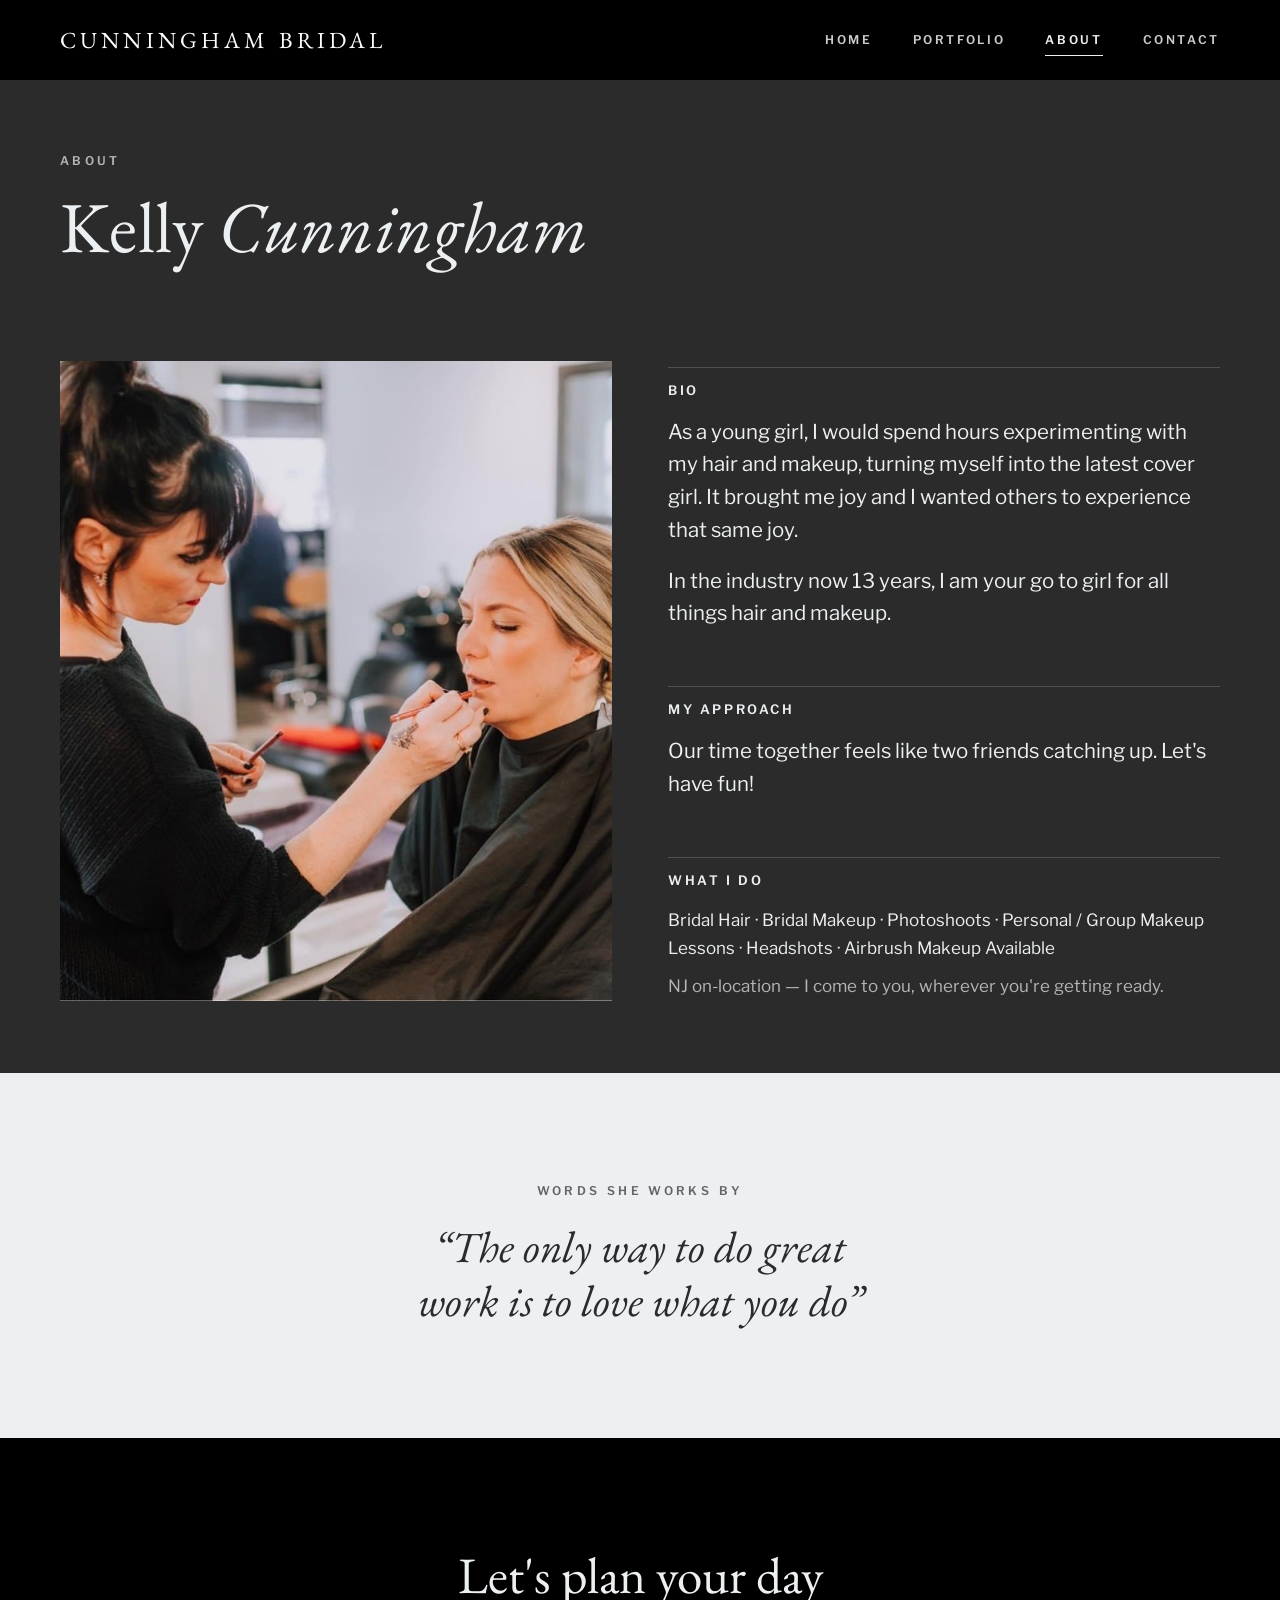
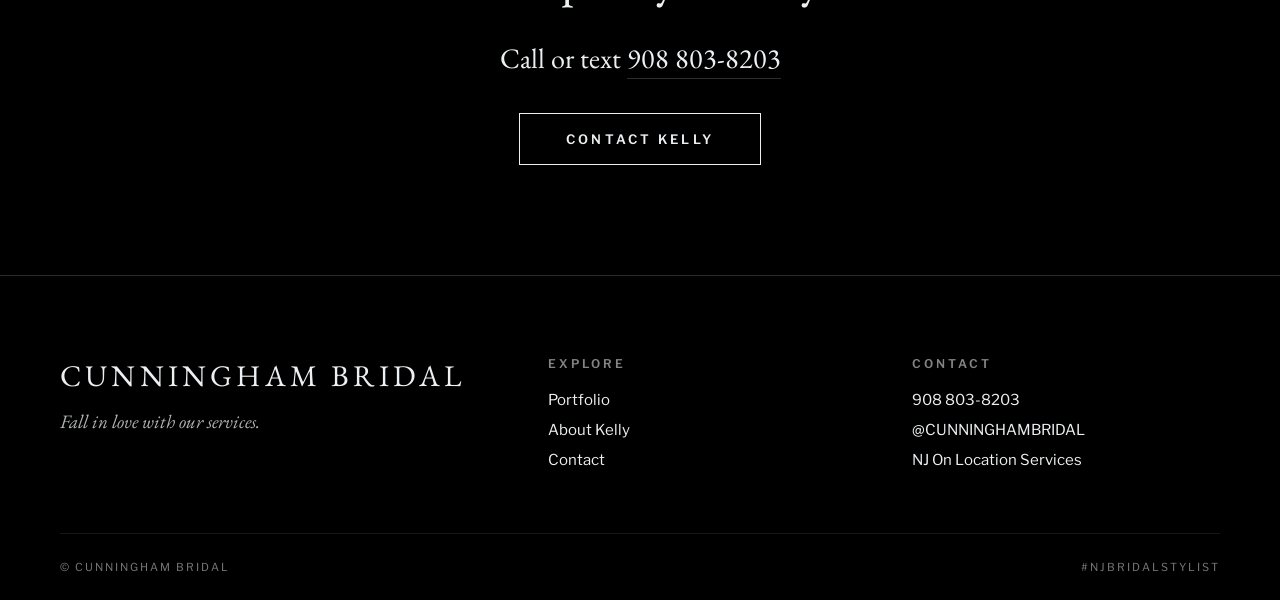
==== about.html @ 3d28b7b1 "Refresh Cunningham Bridal — updated design system look Redesigned pages + expanded CSS, add site.js " ====
<!DOCTYPE html><html lang="en"><head><meta charset="utf-8"><meta name="viewport" content="width=device-width,initial-scale=1"><title>About Kelly — Cunningham Bridal</title><meta name="description" content="Kelly Cunningham — 13 years in the industry, your go to girl for all things hair and makeup. NJ on-location."><link rel="stylesheet" href="site.css"><script src="site.js" defer></script></head><body>
<header class="top"><div class="wrap"><a class="brand" href="index.html">Cunningham Bridal</a><nav class="nav"><a href="index.html">Home</a><a href="portfolio.html">Portfolio</a><a href="about.html" aria-current="page">About</a><a href="contact.html">Contact</a></nav></div></header>
<section class="band tight"><div class="wrap">
<p class="overline">About</p>
<h1 class="serif-hero">Kelly <em>Cunningham</em></h1>
</div></section>
<section class="band tight" style="padding-top:24px"><div class="wrap split tight-gap" style="align-items:start">
<img class="cover reveal" src="assets/photo-makeup-session.jpg" alt="Kelly Cunningham applying a client's makeup" style="height:min(640px,90vw)">
<div class="stack" style="gap:56px;padding-top:6px">
<div class="reveal"><p class="rule-label">Bio</p>
<p class="body-lg">As a young girl, I would spend hours experimenting with my hair and makeup, turning myself into the latest cover girl. It brought me joy and I wanted others to experience that same joy.</p>
<p class="body-lg" style="margin-top:18px">In the industry now 13 years, I am your go to girl for all things hair and makeup.</p></div>
<div class="reveal"><p class="rule-label">My approach</p>
<p class="body-lg">Our time together feels like two friends catching up. Let's have fun!</p></div>
<div class="reveal"><p class="rule-label">What I do</p>
<p class="body">Bridal Hair · Bridal Makeup · Photoshoots · Personal / Group Makeup Lessons · Headshots · Airbrush Makeup Available</p>
<p class="body" style="margin-top:10px;opacity:.7">NJ on-location — I come to you, wherever you're getting ready.</p></div>
</div>
</div></section>
<section class="band light"><div class="wrap center reveal">
<p class="overline">Words she works by</p>
<blockquote class="quote" style="max-width:22ch;margin:0 auto">“The only way to do great work is to love what you do”</blockquote>
</div></section>
<section class="band black center"><div class="wrap stack reveal" style="align-items:center">
<h2 class="serif-h2">Let's plan your day</h2>
<p class="serif-lg">Call or text <a class="tel-link" href="tel:+19088038203">908 803-8203</a></p>
<a class="btn" href="contact.html">Contact Kelly</a>
</div></section>
<footer class="site"><div class="wrap">
<div class="foot-grid">
<div><p class="foot-brand">Cunningham Bridal</p><p class="foot-tag">Fall in love with our services.</p></div>
<div><h4>Explore</h4><ul><li><a href="portfolio.html">Portfolio</a></li><li><a href="about.html">About Kelly</a></li><li><a href="contact.html">Contact</a></li></ul></div>
<div><h4>Contact</h4><ul><li><a href="tel:+19088038203">908 803-8203</a></li><li><a href="https://www.instagram.com/cunninghambridal" target="_blank" rel="noopener">@CUNNINGHAMBRIDAL</a></li><li>NJ On Location Services</li></ul></div>
</div>
<div class="foot-bar"><span>© Cunningham Bridal</span><span>#NJBridalStylist</span></div>
</div></footer>
</body></html>
---- site.css ----
@import url('https://fonts.googleapis.com/css2?family=Libre+Franklin:ital,wght@0,400;0,500;0,600;0,700;1,400&family=EB+Garamond:ital,wght@0,400;0,500;0,600;1,400;1,500&display=swap');
:root{--black:#000;--charcoal:#2b2b2b;--char-2:#232323;--gray:#606060;--ice:#edf0f2;--white:#fff;--line:rgba(237,240,242,.18);--line-dark:rgba(43,43,43,.2);--ig:linear-gradient(90deg,#f9ce34,#ee2a7b 55%,#6228d7);--sans:'Libre Franklin',Arial,sans-serif;--serif:'EB Garamond',Georgia,serif;--max:1240px}
*{box-sizing:border-box}
html{scroll-behavior:smooth}
body{margin:0;font-family:var(--sans);background:var(--charcoal);color:var(--ice);-webkit-font-smoothing:antialiased}
img{display:block;max-width:100%}
a{color:inherit;text-decoration:none;transition:opacity .18s ease}
a:hover{opacity:.72}
.wrap{max-width:var(--max);margin:0 auto;padding:0 40px}
/* header */
.top{background:var(--black);position:sticky;top:0;z-index:50;border-bottom:1px solid var(--line)}
.top .wrap{display:flex;align-items:center;justify-content:space-between;height:80px}
.brand{font-family:var(--serif);font-size:23px;letter-spacing:.18em;text-transform:uppercase;color:#fff;white-space:nowrap}
.nav{display:flex;gap:40px}
.nav a{font-size:12px;font-weight:600;letter-spacing:.22em;text-transform:uppercase;color:var(--ice);padding:8px 0;border-bottom:1px solid transparent;opacity:.85}
.nav a[aria-current]{border-bottom-color:var(--ice);opacity:1}
/* type system */
.overline{font-size:12px;font-weight:600;letter-spacing:.28em;text-transform:uppercase;opacity:.7;margin:0 0 22px}
.rule-label{border-top:1px solid var(--line);padding-top:14px;font-size:13px;font-weight:600;letter-spacing:.2em;text-transform:uppercase;margin:0 0 18px}
.light .rule-label,.white .rule-label{border-top-color:var(--line-dark)}
.serif-hero{font-family:var(--serif);font-weight:400;line-height:1.04;letter-spacing:.005em;margin:0;font-size:clamp(44px,5.6vw,86px);text-wrap:balance}
.serif-hero em,.serif-h2 em{font-style:italic;font-weight:400}
.serif-h2{font-family:var(--serif);font-weight:400;line-height:1.06;margin:0;font-size:clamp(34px,4vw,60px);text-wrap:balance}
.caps-h{font-weight:600;letter-spacing:-.01em;line-height:1.05;margin:0;font-size:clamp(28px,3.4vw,48px)}
.body{font-size:17px;line-height:1.65;margin:0;max-width:54ch}
.body-lg{font-size:clamp(18px,1.6vw,22px);line-height:1.6;margin:0;max-width:50ch}
.serif-lg{font-family:var(--serif);font-size:clamp(22px,2.2vw,30px);line-height:1.35;margin:0}
.quote{font-family:var(--serif);font-style:italic;font-size:clamp(28px,3.4vw,50px);line-height:1.25;text-align:center;margin:0;text-wrap:balance}
.hashtag{font-size:13px;font-weight:600;letter-spacing:.24em;text-transform:uppercase;opacity:.6}
/* buttons */
.btn{display:inline-block;padding:17px 46px;font-size:13px;font-weight:600;letter-spacing:.24em;text-transform:uppercase;white-space:nowrap;border:1px solid var(--ice);color:var(--ice);background:transparent;cursor:pointer}
.btn:hover{background:var(--ice);color:var(--charcoal);opacity:1}
.btn.dark{border-color:var(--charcoal);color:var(--charcoal)}
.btn.dark:hover{background:var(--charcoal);color:var(--ice)}
.btn.solid{background:var(--charcoal);color:var(--ice);border-color:var(--charcoal)}
.btn.solid:hover{background:var(--black);opacity:1}
.pill{display:inline-block;background:var(--ig);color:#fff;border-radius:999px;padding:15px 44px;font-size:13px;font-weight:600;letter-spacing:.22em;text-transform:uppercase;white-space:nowrap}
.pill:hover{opacity:.85}
a[href^="tel"]{white-space:nowrap}
.tel-link{border-bottom:1px solid var(--line);padding-bottom:2px}
/* bands + layout */
.band{padding:110px 0}
.band.tight{padding:72px 0}
.band.light{background:var(--ice);color:var(--charcoal)}
.band.white{background:var(--white);color:var(--charcoal)}
.band.black{background:var(--black)}
.band.muted{background:var(--gray)}
.split{display:grid;grid-template-columns:1fr 1fr;gap:80px;align-items:center}
.split.tight-gap{gap:56px}
.grid{display:grid;gap:28px}
.c3{grid-template-columns:repeat(3,1fr)}
.c4{grid-template-columns:repeat(4,1fr)}
.cover{width:100%;object-fit:cover}
.pair{display:flex}
.pair img{width:50%;object-fit:cover}
.center{text-align:center}
.stack{display:flex;flex-direction:column;gap:36px}
/* hero */
.hero{display:grid;grid-template-columns:1.05fr 1fr;min-height:calc(100vh - 80px)}
.hero-copy{display:flex;flex-direction:column;justify-content:center;padding:90px 72px 90px max(40px,calc((100vw - var(--max))/2 + 40px))}
.hero-media{position:relative;overflow:hidden}
.hero-media img{position:absolute;inset:0;width:100%;height:100%;object-fit:cover}
/* ticker strip */
.strip{background:var(--black);border-top:1px solid var(--line);border-bottom:1px solid var(--line);padding:22px 0;overflow:hidden}
.strip .inner{display:flex;gap:64px;justify-content:center;flex-wrap:wrap;font-size:12px;font-weight:600;letter-spacing:.3em;text-transform:uppercase;opacity:.75}
/* numbered services */
.svc{border-top:1px solid var(--line);padding:34px 0;display:grid;grid-template-columns:72px 1fr auto;gap:28px;align-items:baseline}
.svc:last-child{border-bottom:1px solid var(--line)}
.svc .no{font-family:var(--serif);font-size:20px;opacity:.5}
.svc .name{font-family:var(--serif);font-size:clamp(24px,2.6vw,38px);line-height:1.1}
.svc .note{font-size:12px;font-weight:600;letter-spacing:.2em;text-transform:uppercase;opacity:.55}
/* gallery */
.masonry{columns:3;column-gap:28px}
.masonry img{width:100%;margin-bottom:28px}
/* footer */
footer.site{background:var(--black);border-top:1px solid var(--line);padding:80px 0 0}
.foot-grid{display:grid;grid-template-columns:1.4fr 1fr 1fr;gap:56px;padding-bottom:64px}
.foot-grid h4{font-size:12px;font-weight:600;letter-spacing:.26em;text-transform:uppercase;opacity:.55;margin:0 0 20px}
.foot-grid ul{list-style:none;margin:0;padding:0;display:flex;flex-direction:column;gap:12px;font-size:15px}
.foot-brand{font-family:var(--serif);font-size:30px;letter-spacing:.14em;text-transform:uppercase;margin:0 0 14px}
.foot-tag{font-family:var(--serif);font-style:italic;font-size:19px;opacity:.75;margin:0}
.foot-bar{border-top:1px solid var(--line);padding:26px 0;display:flex;justify-content:space-between;gap:16px;flex-wrap:wrap;font-size:11px;letter-spacing:.18em;text-transform:uppercase;opacity:.5}
/* reveal */
.reveal{opacity:0;transform:translateY(26px);transition:opacity .7s ease,transform .7s ease}
.reveal.in{opacity:1;transform:none}
@media (prefers-reduced-motion:reduce){.reveal{opacity:1;transform:none;transition:none}}
@media (max-width:960px){
.hero{grid-template-columns:1fr;min-height:0}
.hero-media{height:56vw;position:relative}
.hero-copy{padding:64px 40px}
.split{grid-template-columns:1fr;gap:44px}
.c3,.c4{grid-template-columns:1fr 1fr}
.masonry{columns:2}
.band{padding:72px 0}
.foot-grid{grid-template-columns:1fr;gap:36px}
.nav{gap:22px}
.brand{font-size:17px}
}
@media (max-width:600px){
.wrap{padding:0 22px}
.hero-copy{padding:56px 22px}
.c3,.c4{grid-template-columns:1fr}
.masonry{columns:1}
.top .wrap{flex-direction:column;height:auto;padding:16px 22px;gap:10px}
.svc{grid-template-columns:44px 1fr;grid-template-rows:auto auto}
.svc .note{grid-column:2}
}
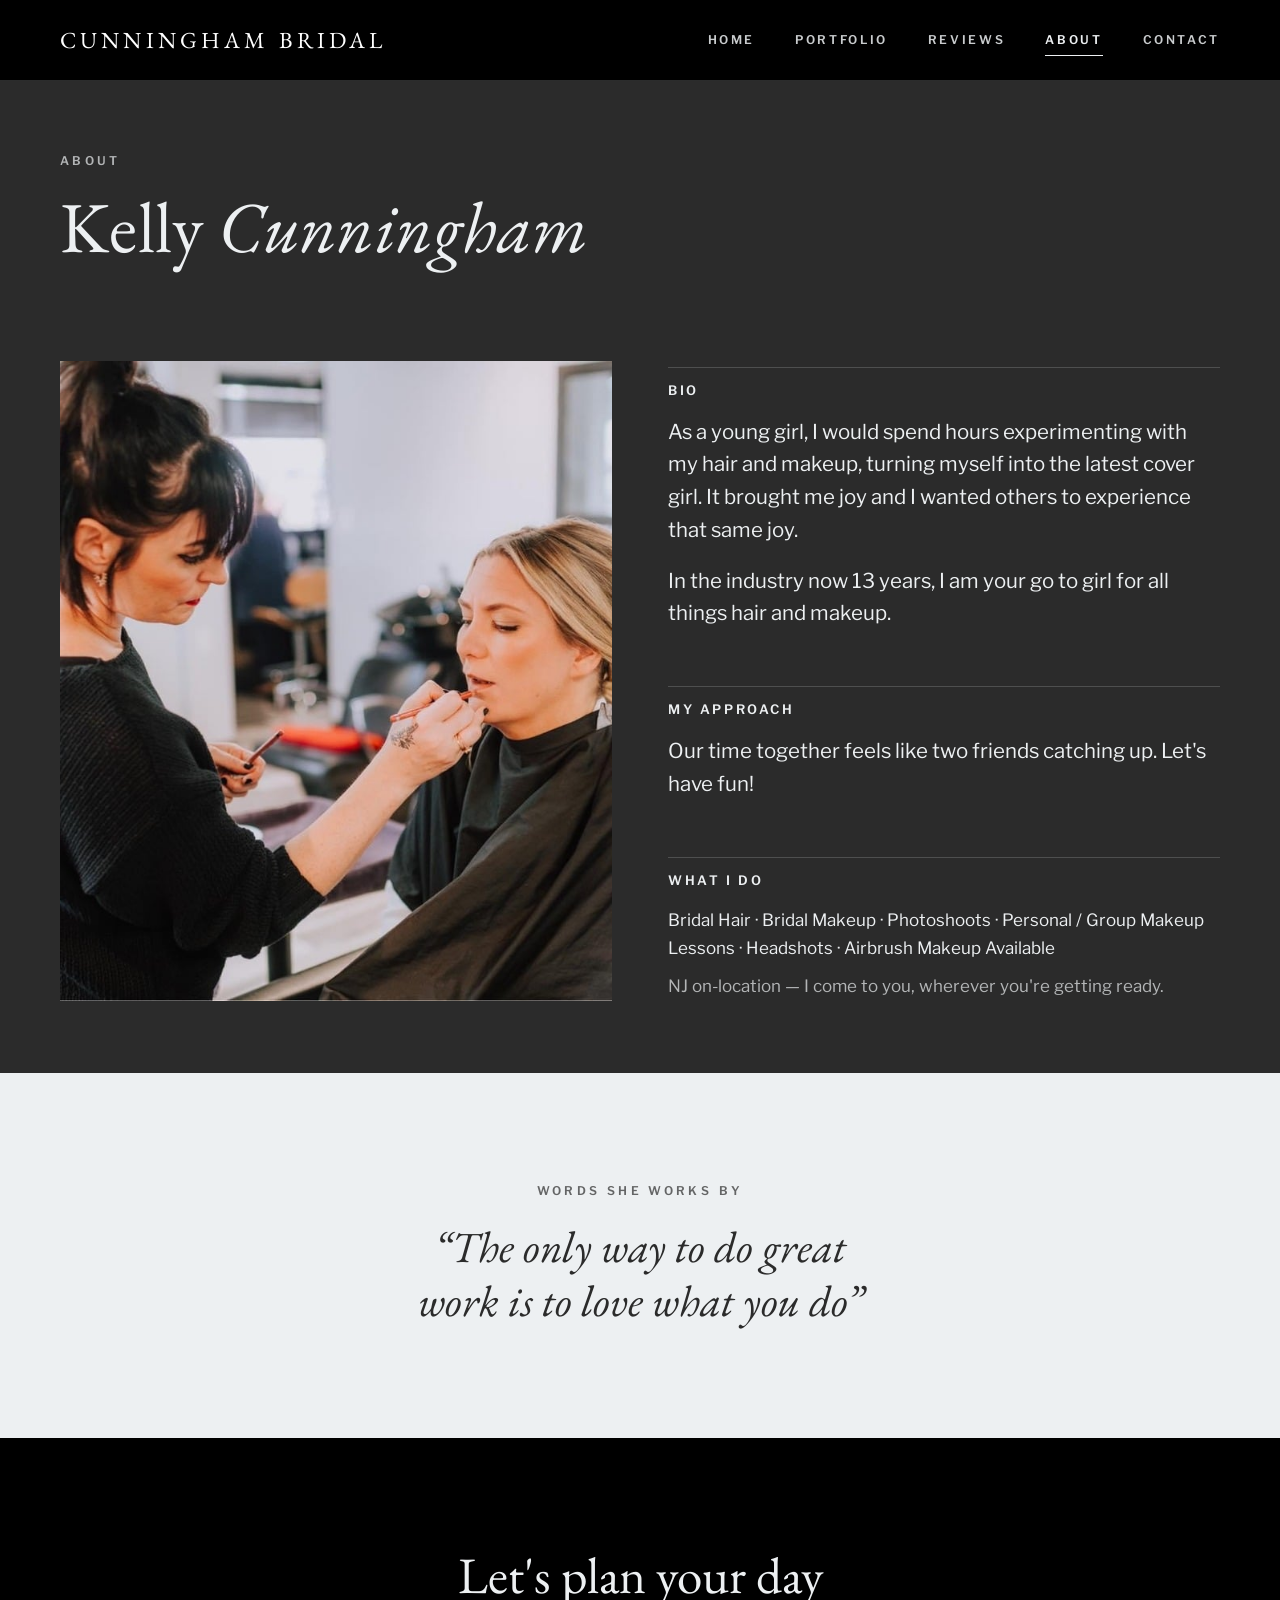
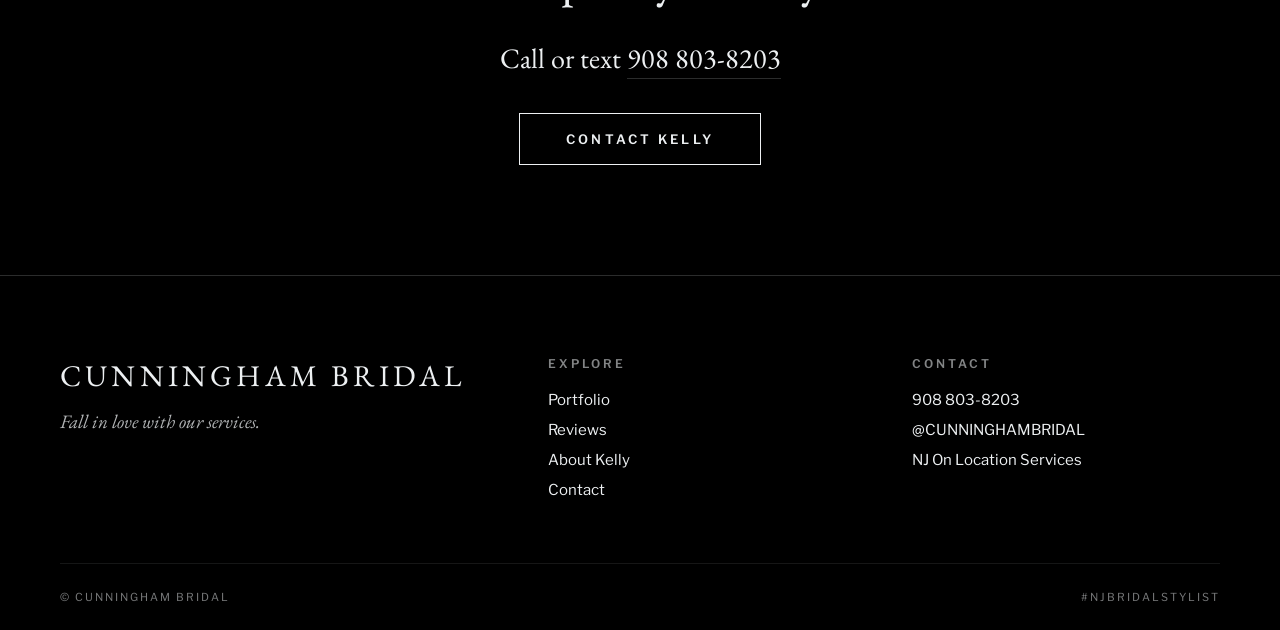
==== commit d6eacadf: "Add Reviews page + nav button with the two 5-star Google reviews New reviews.html (Alexis Nicholas +" ====
--- a/about.html
+++ b/about.html
@@ -1,5 +1,5 @@
 <!DOCTYPE html><html lang="en"><head><meta charset="utf-8"><meta name="viewport" content="width=device-width,initial-scale=1"><title>About Kelly — Cunningham Bridal</title><meta name="description" content="Kelly Cunningham — 13 years in the industry, your go to girl for all things hair and makeup. NJ on-location."><link rel="stylesheet" href="site.css"><script src="site.js" defer></script></head><body>
-<header class="top"><div class="wrap"><a class="brand" href="index.html">Cunningham Bridal</a><nav class="nav"><a href="index.html">Home</a><a href="portfolio.html">Portfolio</a><a href="about.html" aria-current="page">About</a><a href="contact.html">Contact</a></nav></div></header>
+<header class="top"><div class="wrap"><a class="brand" href="index.html">Cunningham Bridal</a><nav class="nav"><a href="index.html">Home</a><a href="portfolio.html">Portfolio</a><a href="reviews.html">Reviews</a><a href="about.html" aria-current="page">About</a><a href="contact.html">Contact</a></nav></div></header>
 <section class="band tight"><div class="wrap">
 <p class="overline">About</p>
 <h1 class="serif-hero">Kelly <em>Cunningham</em></h1>
@@ -29,7 +29,7 @@
 <footer class="site"><div class="wrap">
 <div class="foot-grid">
 <div><p class="foot-brand">Cunningham Bridal</p><p class="foot-tag">Fall in love with our services.</p></div>
-<div><h4>Explore</h4><ul><li><a href="portfolio.html">Portfolio</a></li><li><a href="about.html">About Kelly</a></li><li><a href="contact.html">Contact</a></li></ul></div>
+<div><h4>Explore</h4><ul><li><a href="portfolio.html">Portfolio</a></li><li><a href="reviews.html">Reviews</a></li><li><a href="about.html">About Kelly</a></li><li><a href="contact.html">Contact</a></li></ul></div>
 <div><h4>Contact</h4><ul><li><a href="tel:+19088038203">908 803-8203</a></li><li><a href="https://www.instagram.com/cunninghambridal" target="_blank" rel="noopener">@CUNNINGHAMBRIDAL</a></li><li>NJ On Location Services</li></ul></div>
 </div>
 <div class="foot-bar"><span>© Cunningham Bridal</span><span>#NJBridalStylist</span></div>
--- a/site.css
+++ b/site.css
@@ -59,7 +59,7 @@
 .hero{display:grid;grid-template-columns:1.05fr 1fr;min-height:calc(100vh - 80px)}
 .hero-copy{display:flex;flex-direction:column;justify-content:center;padding:90px 72px 90px max(40px,calc((100vw - var(--max))/2 + 40px))}
 .hero-media{position:relative;overflow:hidden}
-.hero-media img{position:absolute;inset:0;width:100%;height:100%;object-fit:cover}
+.hero-media img{position:absolute;inset:0;width:100%;height:100%;object-fit:contain}
 /* ticker strip */
 .strip{background:var(--black);border-top:1px solid var(--line);border-bottom:1px solid var(--line);padding:22px 0;overflow:hidden}
 .strip .inner{display:flex;gap:64px;justify-content:center;flex-wrap:wrap;font-size:12px;font-weight:600;letter-spacing:.3em;text-transform:uppercase;opacity:.75}
@@ -86,7 +86,8 @@
 @media (prefers-reduced-motion:reduce){.reveal{opacity:1;transform:none;transition:none}}
 @media (max-width:960px){
 .hero{grid-template-columns:1fr;min-height:0}
-.hero-media{height:56vw;position:relative}
+.hero-media{height:auto;position:relative}
+.hero-media img{position:static;height:auto}
 .hero-copy{padding:64px 40px}
 .split{grid-template-columns:1fr;gap:44px}
 .c3,.c4{grid-template-columns:1fr 1fr}
@@ -105,3 +106,12 @@
 .svc{grid-template-columns:44px 1fr;grid-template-rows:auto auto}
 .svc .note{grid-column:2}
 }
+/* reviews */
+.reviews{display:grid;grid-template-columns:1fr 1fr;gap:26px;margin-top:4px}
+.review{border:1px solid var(--line);padding:46px 42px;display:flex;flex-direction:column;gap:26px}
+.stars{color:var(--ice);letter-spacing:.34em;font-size:15px;line-height:1}
+.review-text{font-family:var(--serif);font-style:italic;font-size:clamp(19px,1.5vw,23px);line-height:1.5;margin:0}
+.review-by{margin-top:auto;border-top:1px solid var(--line);padding-top:22px}
+.review-name{font-weight:600;letter-spacing:.03em}
+.review-src{font-size:11px;letter-spacing:.22em;text-transform:uppercase;opacity:.55;margin:5px 0 0}
+@media(max-width:720px){.reviews{grid-template-columns:1fr}}
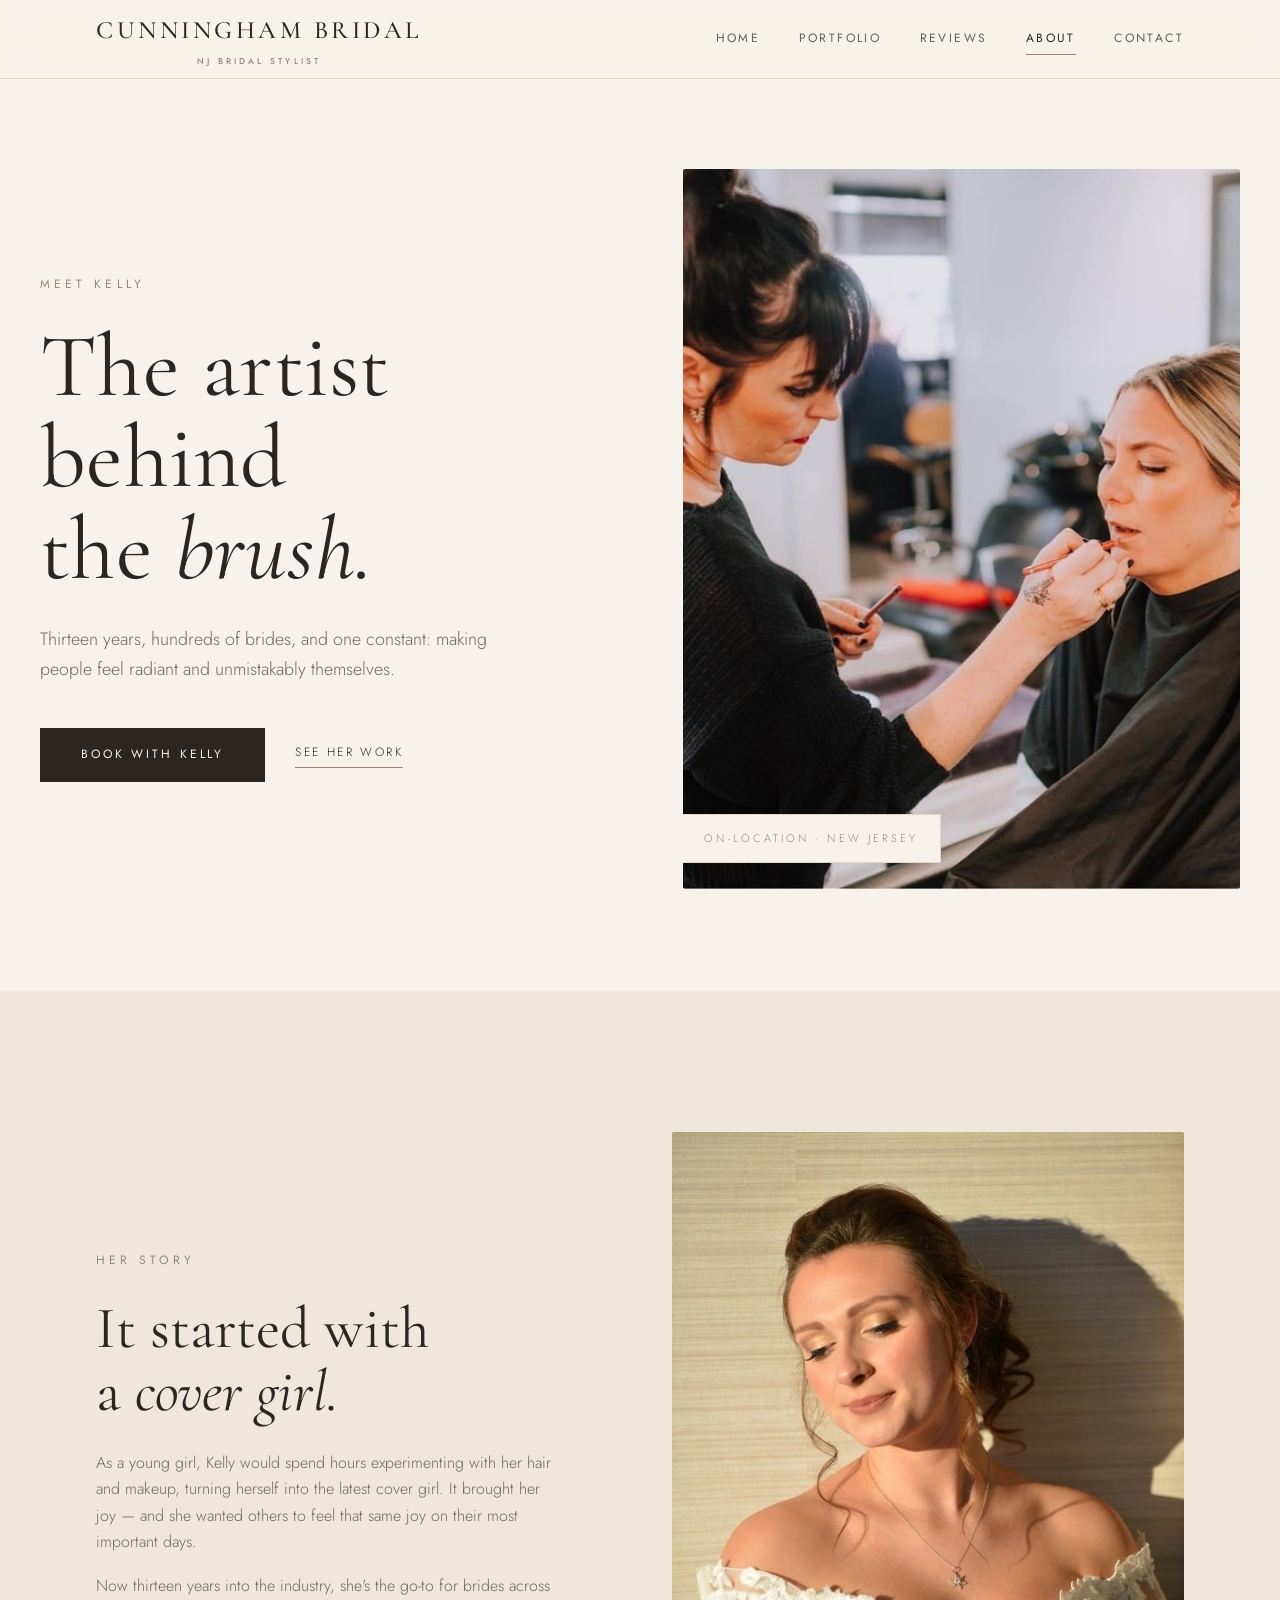
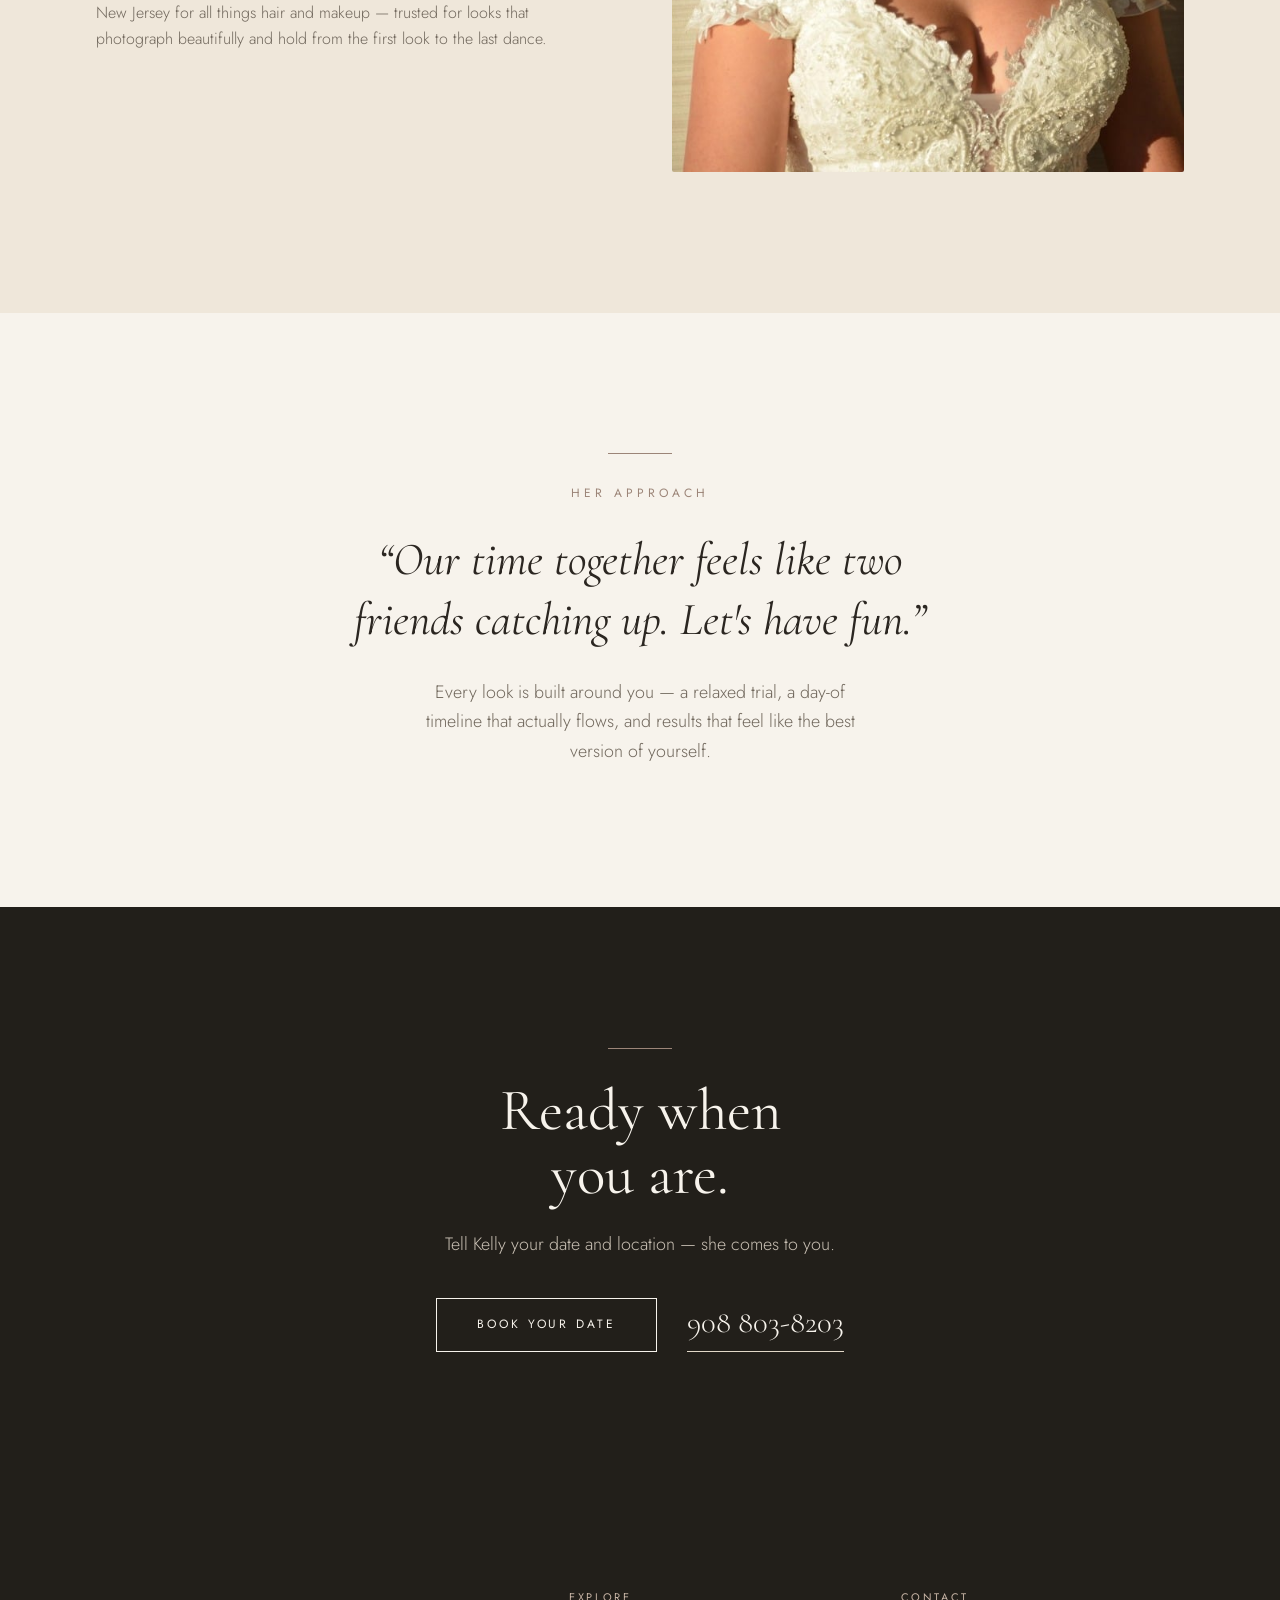
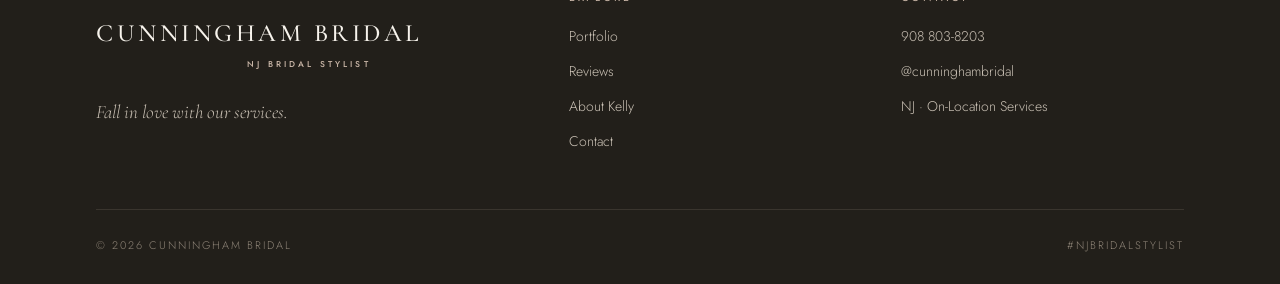
==== commit 0e0f9258: "Full rework: light editorial redesign (per Kelly's feedback) Complete departure from the dark Canva-" ====
--- a/about.html
+++ b/about.html
@@ -1,37 +1,56 @@
-<!DOCTYPE html><html lang="en"><head><meta charset="utf-8"><meta name="viewport" content="width=device-width,initial-scale=1"><title>About Kelly — Cunningham Bridal</title><meta name="description" content="Kelly Cunningham — 13 years in the industry, your go to girl for all things hair and makeup. NJ on-location."><link rel="stylesheet" href="site.css"><script src="site.js" defer></script></head><body>
-<header class="top"><div class="wrap"><a class="brand" href="index.html">Cunningham Bridal</a><nav class="nav"><a href="index.html">Home</a><a href="portfolio.html">Portfolio</a><a href="reviews.html">Reviews</a><a href="about.html" aria-current="page">About</a><a href="contact.html">Contact</a></nav></div></header>
-<section class="band tight"><div class="wrap">
-<p class="overline">About</p>
-<h1 class="serif-hero">Kelly <em>Cunningham</em></h1>
+<!DOCTYPE html><html lang="en"><head><meta charset="utf-8"><meta name="viewport" content="width=device-width,initial-scale=1"><title>About Kelly — Cunningham Bridal</title><meta name="description" content="Meet Kelly Cunningham — thirteen years of bridal hair and makeup, on-location across New Jersey."><link rel="stylesheet" href="site.css"><script src="site.js" defer></script></head><body>
+
+<header class="top"><div class="wrap">
+<a class="brand" href="index.html">Cunningham Bridal<small>NJ BRIDAL STYLIST</small></a>
+<nav class="nav"><a href="index.html">Home</a><a href="portfolio.html">Portfolio</a><a href="reviews.html">Reviews</a><a href="about.html" aria-current="page">About</a><a href="contact.html">Contact</a></nav>
+</div></header>
+
+<section class="wrap hero">
+<div class="reveal">
+<p class="eyebrow">Meet Kelly</p>
+<h1 class="display">The artist behind the <em>brush.</em></h1>
+<p class="lede" style="margin-top:30px">Thirteen years, hundreds of brides, and one constant: making people feel radiant and unmistakably themselves.</p>
+<div class="actions"><a class="btn solid" href="contact.html">Book with Kelly</a><a class="ulink" href="portfolio.html">See her work</a></div>
+</div>
+<div class="hero-media reveal">
+<img src="assets/photo-makeup-session.jpg" alt="Kelly Cunningham applying a client's makeup">
+<span class="tag">On-Location · New Jersey</span>
+</div>
+</section>
+
+<section class="section bone"><div class="wrap split">
+<div class="reveal">
+<p class="eyebrow">Her story</p>
+<h2 class="h2">It started with a <em>cover girl.</em></h2>
+<p class="body" style="margin-top:26px">As a young girl, Kelly would spend hours experimenting with her hair and makeup, turning herself into the latest cover girl. It brought her joy — and she wanted others to feel that same joy on their most important days.</p>
+<p class="body" style="margin-top:18px">Now thirteen years into the industry, she's the go-to for brides across New Jersey for all things hair and makeup — trusted for looks that photograph beautifully and hold from the first look to the last dance.</p>
+</div>
+<img class="reveal" src="assets/photo-bridal-makeup.jpg" alt="Bride with soft glam bridal makeup">
 </div></section>
-<section class="band tight" style="padding-top:24px"><div class="wrap split tight-gap" style="align-items:start">
-<img class="cover reveal" src="assets/photo-makeup-session.jpg" alt="Kelly Cunningham applying a client's makeup" style="height:min(640px,90vw)">
-<div class="stack" style="gap:56px;padding-top:6px">
-<div class="reveal"><p class="rule-label">Bio</p>
-<p class="body-lg">As a young girl, I would spend hours experimenting with my hair and makeup, turning myself into the latest cover girl. It brought me joy and I wanted others to experience that same joy.</p>
-<p class="body-lg" style="margin-top:18px">In the industry now 13 years, I am your go to girl for all things hair and makeup.</p></div>
-<div class="reveal"><p class="rule-label">My approach</p>
-<p class="body-lg">Our time together feels like two friends catching up. Let's have fun!</p></div>
-<div class="reveal"><p class="rule-label">What I do</p>
-<p class="body">Bridal Hair · Bridal Makeup · Photoshoots · Personal / Group Makeup Lessons · Headshots · Airbrush Makeup Available</p>
-<p class="body" style="margin-top:10px;opacity:.7">NJ on-location — I come to you, wherever you're getting ready.</p></div>
+
+<section class="section center"><div class="wrap reveal" style="max-width:760px">
+<hr class="rule" style="margin-left:auto;margin-right:auto">
+<p class="eyebrow">Her approach</p>
+<p class="serif-quote">“Our time together feels like two friends catching up. Let's have fun.”</p>
+<p class="lede" style="margin:28px auto 0">Every look is built around you — a relaxed trial, a day-of timeline that actually flows, and results that feel like the best version of yourself.</p>
+</div></section>
+
+<section class="section dark center"><div class="wrap reveal">
+<hr class="rule" style="margin-left:auto;margin-right:auto">
+<h2 class="h2" style="max-width:16ch;margin:0 auto">Ready when you are.</h2>
+<p class="lede" style="margin:24px auto 38px">Tell Kelly your date and location — she comes to you.</p>
+<div style="display:flex;gap:30px;align-items:center;justify-content:center;flex-wrap:wrap">
+<a class="btn on-dark" href="contact.html">Book your date</a>
+<a class="tel" href="tel:+19088038203">908 803-8203</a>
 </div>
 </div></section>
-<section class="band light"><div class="wrap center reveal">
-<p class="overline">Words she works by</p>
-<blockquote class="quote" style="max-width:22ch;margin:0 auto">“The only way to do great work is to love what you do”</blockquote>
-</div></section>
-<section class="band black center"><div class="wrap stack reveal" style="align-items:center">
-<h2 class="serif-h2">Let's plan your day</h2>
-<p class="serif-lg">Call or text <a class="tel-link" href="tel:+19088038203">908 803-8203</a></p>
-<a class="btn" href="contact.html">Contact Kelly</a>
-</div></section>
-<footer class="site"><div class="wrap">
-<div class="foot-grid">
-<div><p class="foot-brand">Cunningham Bridal</p><p class="foot-tag">Fall in love with our services.</p></div>
+
+<footer class="foot"><div class="wrap">
+<div class="grid">
+<div><p class="brand">Cunningham Bridal<small>NJ BRIDAL STYLIST</small></p><p class="tagline">Fall in love with our services.</p></div>
 <div><h4>Explore</h4><ul><li><a href="portfolio.html">Portfolio</a></li><li><a href="reviews.html">Reviews</a></li><li><a href="about.html">About Kelly</a></li><li><a href="contact.html">Contact</a></li></ul></div>
-<div><h4>Contact</h4><ul><li><a href="tel:+19088038203">908 803-8203</a></li><li><a href="https://www.instagram.com/cunninghambridal" target="_blank" rel="noopener">@CUNNINGHAMBRIDAL</a></li><li>NJ On Location Services</li></ul></div>
+<div><h4>Contact</h4><ul><li><a href="tel:+19088038203">908 803-8203</a></li><li><a href="https://www.instagram.com/cunninghambridal" target="_blank" rel="noopener">@cunninghambridal</a></li><li>NJ · On-Location Services</li></ul></div>
 </div>
-<div class="foot-bar"><span>© Cunningham Bridal</span><span>#NJBridalStylist</span></div>
+<div class="bar"><span>© <span id="year">2026</span> Cunningham Bridal</span><span>#NJBridalStylist</span></div>
 </div></footer>
 </body></html>
--- a/site.css
+++ b/site.css
@@ -1,117 +1,139 @@
-@import url('https://fonts.googleapis.com/css2?family=Libre+Franklin:ital,wght@0,400;0,500;0,600;0,700;1,400&family=EB+Garamond:ital,wght@0,400;0,500;0,600;1,400;1,500&display=swap');
-:root{--black:#000;--charcoal:#2b2b2b;--char-2:#232323;--gray:#606060;--ice:#edf0f2;--white:#fff;--line:rgba(237,240,242,.18);--line-dark:rgba(43,43,43,.2);--ig:linear-gradient(90deg,#f9ce34,#ee2a7b 55%,#6228d7);--sans:'Libre Franklin',Arial,sans-serif;--serif:'EB Garamond',Georgia,serif;--max:1240px}
+@import url('https://fonts.googleapis.com/css2?family=Cormorant+Garamond:ital,wght@0,400;0,500;0,600;1,400;1,500&family=Jost:wght@300;400;500&display=swap');
+
+:root{
+  --bg:#f7f3ec;        /* warm ivory */
+  --bg2:#efe7da;       /* soft bone */
+  --ink:#2b2621;       /* espresso ink */
+  --soft:#71685d;      /* muted body */
+  --line:#e2d8c8;      /* warm hairline */
+  --accent:#9c8578;    /* rosewood taupe */
+  --dark:#221f1a;      /* espresso dark section */
+  --cream:#fffdf8;
+  --serif:'Cormorant Garamond',Georgia,serif;
+  --sans:'Jost','Helvetica Neue',Arial,sans-serif;
+  --max:1200px;
+}
 *{box-sizing:border-box}
 html{scroll-behavior:smooth}
-body{margin:0;font-family:var(--sans);background:var(--charcoal);color:var(--ice);-webkit-font-smoothing:antialiased}
+body{margin:0;font-family:var(--sans);font-weight:300;background:var(--bg);color:var(--ink);-webkit-font-smoothing:antialiased;line-height:1.65}
 img{display:block;max-width:100%}
-a{color:inherit;text-decoration:none;transition:opacity .18s ease}
-a:hover{opacity:.72}
-.wrap{max-width:var(--max);margin:0 auto;padding:0 40px}
+a{color:inherit;text-decoration:none;transition:color .2s ease,opacity .2s ease}
+.wrap{max-width:var(--max);margin:0 auto;padding:0 clamp(22px,5vw,56px)}
+
+/* type */
+.eyebrow{font-family:var(--sans);font-size:12px;font-weight:400;letter-spacing:.34em;text-transform:uppercase;color:var(--accent);margin:0 0 26px}
+.display{font-family:var(--serif);font-weight:400;line-height:1.02;letter-spacing:.005em;margin:0;font-size:clamp(46px,7vw,104px);text-wrap:balance}
+.display em,.h2 em,.h3 em{font-style:italic}
+.h2{font-family:var(--serif);font-weight:400;line-height:1.08;margin:0;font-size:clamp(34px,4.6vw,62px);text-wrap:balance}
+.h3{font-family:var(--serif);font-weight:400;line-height:1.15;margin:0;font-size:clamp(26px,3vw,38px)}
+.lede{font-size:clamp(16px,1.4vw,19px);color:var(--soft);margin:0;max-width:46ch}
+.body{font-size:16px;color:var(--soft);margin:0;max-width:52ch}
+.serif-quote{font-family:var(--serif);font-style:italic;font-weight:400;font-size:clamp(26px,3.6vw,46px);line-height:1.3;margin:0;text-wrap:balance}
+
+/* buttons + links */
+.btn{display:inline-block;font-family:var(--sans);font-size:12px;font-weight:400;letter-spacing:.24em;text-transform:uppercase;padding:16px 40px;border:1px solid var(--ink);color:var(--ink);background:transparent;cursor:pointer;transition:.25s ease}
+.btn:hover{background:var(--ink);color:var(--bg)}
+.btn.solid{background:var(--ink);color:var(--bg)}
+.btn.solid:hover{background:var(--accent);border-color:var(--accent)}
+.btn.on-dark{border-color:var(--bg);color:var(--bg)}
+.btn.on-dark:hover{background:var(--bg);color:var(--ink)}
+.ulink{font-size:12px;letter-spacing:.2em;text-transform:uppercase;padding-bottom:4px;border-bottom:1px solid var(--accent);color:var(--ink)}
+.ulink:hover{color:var(--accent)}
+.tel{font-family:var(--serif);font-size:clamp(22px,2.4vw,32px);border-bottom:1px solid var(--line);padding-bottom:2px}
+.tel:hover{border-color:var(--accent)}
+
 /* header */
-.top{background:var(--black);position:sticky;top:0;z-index:50;border-bottom:1px solid var(--line)}
-.top .wrap{display:flex;align-items:center;justify-content:space-between;height:80px}
-.brand{font-family:var(--serif);font-size:23px;letter-spacing:.18em;text-transform:uppercase;color:#fff;white-space:nowrap}
-.nav{display:flex;gap:40px}
-.nav a{font-size:12px;font-weight:600;letter-spacing:.22em;text-transform:uppercase;color:var(--ice);padding:8px 0;border-bottom:1px solid transparent;opacity:.85}
-.nav a[aria-current]{border-bottom-color:var(--ice);opacity:1}
-/* type system */
-.overline{font-size:12px;font-weight:600;letter-spacing:.28em;text-transform:uppercase;opacity:.7;margin:0 0 22px}
-.rule-label{border-top:1px solid var(--line);padding-top:14px;font-size:13px;font-weight:600;letter-spacing:.2em;text-transform:uppercase;margin:0 0 18px}
-.light .rule-label,.white .rule-label{border-top-color:var(--line-dark)}
-.serif-hero{font-family:var(--serif);font-weight:400;line-height:1.04;letter-spacing:.005em;margin:0;font-size:clamp(44px,5.6vw,86px);text-wrap:balance}
-.serif-hero em,.serif-h2 em{font-style:italic;font-weight:400}
-.serif-h2{font-family:var(--serif);font-weight:400;line-height:1.06;margin:0;font-size:clamp(34px,4vw,60px);text-wrap:balance}
-.caps-h{font-weight:600;letter-spacing:-.01em;line-height:1.05;margin:0;font-size:clamp(28px,3.4vw,48px)}
-.body{font-size:17px;line-height:1.65;margin:0;max-width:54ch}
-.body-lg{font-size:clamp(18px,1.6vw,22px);line-height:1.6;margin:0;max-width:50ch}
-.serif-lg{font-family:var(--serif);font-size:clamp(22px,2.2vw,30px);line-height:1.35;margin:0}
-.quote{font-family:var(--serif);font-style:italic;font-size:clamp(28px,3.4vw,50px);line-height:1.25;text-align:center;margin:0;text-wrap:balance}
-.hashtag{font-size:13px;font-weight:600;letter-spacing:.24em;text-transform:uppercase;opacity:.6}
-/* buttons */
-.btn{display:inline-block;padding:17px 46px;font-size:13px;font-weight:600;letter-spacing:.24em;text-transform:uppercase;white-space:nowrap;border:1px solid var(--ice);color:var(--ice);background:transparent;cursor:pointer}
-.btn:hover{background:var(--ice);color:var(--charcoal);opacity:1}
-.btn.dark{border-color:var(--charcoal);color:var(--charcoal)}
-.btn.dark:hover{background:var(--charcoal);color:var(--ice)}
-.btn.solid{background:var(--charcoal);color:var(--ice);border-color:var(--charcoal)}
-.btn.solid:hover{background:var(--black);opacity:1}
-.pill{display:inline-block;background:var(--ig);color:#fff;border-radius:999px;padding:15px 44px;font-size:13px;font-weight:600;letter-spacing:.22em;text-transform:uppercase;white-space:nowrap}
-.pill:hover{opacity:.85}
-a[href^="tel"]{white-space:nowrap}
-.tel-link{border-bottom:1px solid var(--line);padding-bottom:2px}
-/* bands + layout */
-.band{padding:110px 0}
-.band.tight{padding:72px 0}
-.band.light{background:var(--ice);color:var(--charcoal)}
-.band.white{background:var(--white);color:var(--charcoal)}
-.band.black{background:var(--black)}
-.band.muted{background:var(--gray)}
-.split{display:grid;grid-template-columns:1fr 1fr;gap:80px;align-items:center}
-.split.tight-gap{gap:56px}
-.grid{display:grid;gap:28px}
-.c3{grid-template-columns:repeat(3,1fr)}
-.c4{grid-template-columns:repeat(4,1fr)}
-.cover{width:100%;object-fit:cover}
-.pair{display:flex}
-.pair img{width:50%;object-fit:cover}
+.top{position:sticky;top:0;z-index:50;background:rgba(247,243,236,.9);backdrop-filter:blur(8px);border-bottom:1px solid var(--line)}
+.top .wrap{display:flex;align-items:center;justify-content:space-between;height:78px;gap:20px}
+.brand{font-family:var(--serif);font-size:25px;font-weight:500;letter-spacing:.14em;text-transform:uppercase;white-space:nowrap}
+.brand small{display:block;font-family:var(--sans);font-size:8.5px;letter-spacing:.36em;color:var(--accent);text-align:center;margin-top:2px}
+.nav{display:flex;gap:clamp(20px,3vw,42px)}
+.nav a{font-size:12px;font-weight:400;letter-spacing:.2em;text-transform:uppercase;color:var(--ink);opacity:.72;padding:6px 0;border-bottom:1px solid transparent}
+.nav a:hover{opacity:1}
+.nav a[aria-current]{opacity:1;border-bottom-color:var(--accent)}
+
+/* sections */
+.section{padding:clamp(80px,11vw,150px) 0}
+.section.tight{padding:clamp(54px,7vw,90px) 0}
+.section.dark{background:var(--dark);color:var(--bg)}
+.section.dark .eyebrow{color:#c8b5a6}
+.section.dark .body,.section.dark .lede{color:#c9c0b4}
+.section.bone{background:var(--bg2)}
+.rule{width:64px;height:1px;background:var(--accent);border:0;margin:0 0 30px}
 .center{text-align:center}
-.stack{display:flex;flex-direction:column;gap:36px}
+.center .rule,.center .lede,.center .body{margin-left:auto;margin-right:auto}
+
 /* hero */
-.hero{display:grid;grid-template-columns:1.05fr 1fr;min-height:calc(100vh - 80px)}
-.hero-copy{display:flex;flex-direction:column;justify-content:center;padding:90px 72px 90px max(40px,calc((100vw - var(--max))/2 + 40px))}
-.hero-media{position:relative;overflow:hidden}
-.hero-media img{position:absolute;inset:0;width:100%;height:100%;object-fit:contain}
-/* ticker strip */
-.strip{background:var(--black);border-top:1px solid var(--line);border-bottom:1px solid var(--line);padding:22px 0;overflow:hidden}
-.strip .inner{display:flex;gap:64px;justify-content:center;flex-wrap:wrap;font-size:12px;font-weight:600;letter-spacing:.3em;text-transform:uppercase;opacity:.75}
-/* numbered services */
-.svc{border-top:1px solid var(--line);padding:34px 0;display:grid;grid-template-columns:72px 1fr auto;gap:28px;align-items:baseline}
+.hero{display:grid;grid-template-columns:1.02fr .98fr;gap:clamp(30px,5vw,72px);align-items:center;padding:clamp(56px,7vw,104px) 0 clamp(60px,8vw,110px)}
+.hero-media{position:relative}
+.hero-media img{width:100%;height:clamp(420px,62vw,720px);object-fit:cover;border-radius:2px}
+.hero-media .tag{position:absolute;left:-1px;bottom:26px;background:var(--bg);padding:14px 22px;font-size:11px;letter-spacing:.28em;text-transform:uppercase;color:var(--accent);border:1px solid var(--line);border-left:0}
+.hero .actions{display:flex;align-items:center;gap:30px;flex-wrap:wrap;margin-top:44px}
+
+/* editorial gallery: one large + two stacked */
+.gallery{display:grid;grid-template-columns:7fr 5fr;gap:clamp(12px,1.7vw,22px);align-items:stretch}
+.gallery img{width:100%;object-fit:cover;border-radius:2px}
+.g-big{height:100%;min-height:clamp(440px,54vw,660px)}
+.g-col{display:grid;grid-template-rows:1fr 1fr;gap:clamp(12px,1.7vw,22px);min-height:0}
+.g-col img{height:100%;min-height:0}
+
+/* services list */
+.svc{border-top:1px solid var(--line);padding:30px 0;display:grid;grid-template-columns:1fr auto;gap:14px 30px;align-items:baseline}
 .svc:last-child{border-bottom:1px solid var(--line)}
-.svc .no{font-family:var(--serif);font-size:20px;opacity:.5}
-.svc .name{font-family:var(--serif);font-size:clamp(24px,2.6vw,38px);line-height:1.1}
-.svc .note{font-size:12px;font-weight:600;letter-spacing:.2em;text-transform:uppercase;opacity:.55}
-/* gallery */
-.masonry{columns:3;column-gap:28px}
-.masonry img{width:100%;margin-bottom:28px}
+.svc .name{font-family:var(--serif);font-size:clamp(24px,2.6vw,34px);line-height:1.1}
+.svc .desc{font-size:14px;color:var(--soft);max-width:36ch;justify-self:end;text-align:right}
+
+/* split */
+.split{display:grid;grid-template-columns:1fr 1fr;gap:clamp(34px,5vw,80px);align-items:center}
+.split img{width:100%;height:clamp(420px,52vw,640px);object-fit:cover;border-radius:2px}
+
+/* reviews */
+.reviews{display:grid;grid-template-columns:1fr 1fr;gap:clamp(20px,2.4vw,32px)}
+.review{background:var(--cream);border:1px solid var(--line);padding:clamp(32px,3.4vw,48px);display:flex;flex-direction:column;gap:22px}
+.section.dark .review{background:#2b2721;border-color:#3a352e}
+.stars{color:var(--accent);letter-spacing:.3em;font-size:14px}
+.review-text{font-family:var(--serif);font-style:italic;font-size:clamp(19px,1.5vw,24px);line-height:1.5;margin:0}
+.review-by{margin-top:auto;border-top:1px solid var(--line);padding-top:20px}
+.section.dark .review-by{border-color:#3a352e}
+.review-name{font-size:13px;letter-spacing:.16em;text-transform:uppercase}
+.review-src{font-size:11px;letter-spacing:.2em;text-transform:uppercase;color:var(--accent);margin:6px 0 0}
+
 /* footer */
-footer.site{background:var(--black);border-top:1px solid var(--line);padding:80px 0 0}
-.foot-grid{display:grid;grid-template-columns:1.4fr 1fr 1fr;gap:56px;padding-bottom:64px}
-.foot-grid h4{font-size:12px;font-weight:600;letter-spacing:.26em;text-transform:uppercase;opacity:.55;margin:0 0 20px}
-.foot-grid ul{list-style:none;margin:0;padding:0;display:flex;flex-direction:column;gap:12px;font-size:15px}
-.foot-brand{font-family:var(--serif);font-size:30px;letter-spacing:.14em;text-transform:uppercase;margin:0 0 14px}
-.foot-tag{font-family:var(--serif);font-style:italic;font-size:19px;opacity:.75;margin:0}
-.foot-bar{border-top:1px solid var(--line);padding:26px 0;display:flex;justify-content:space-between;gap:16px;flex-wrap:wrap;font-size:11px;letter-spacing:.18em;text-transform:uppercase;opacity:.5}
+.foot{background:var(--dark);color:var(--bg);padding:clamp(66px,8vw,96px) 0 30px}
+.foot .grid{display:grid;grid-template-columns:1.5fr 1fr 1fr;gap:48px;padding-bottom:56px;border-bottom:1px solid #3a352e}
+.foot .brand{color:var(--bg)}
+.foot .brand small{color:#c8b5a6}
+.foot .tagline{font-family:var(--serif);font-style:italic;font-size:19px;color:#c9c0b4;margin:16px 0 0}
+.foot h4{font-size:11px;letter-spacing:.24em;text-transform:uppercase;color:#c8b5a6;margin:0 0 18px;font-weight:400}
+.foot ul{list-style:none;margin:0;padding:0;display:flex;flex-direction:column;gap:12px;font-size:14px;color:#c9c0b4}
+.foot ul a:hover{color:var(--bg)}
+.foot .bar{padding-top:26px;display:flex;justify-content:space-between;gap:14px;flex-wrap:wrap;font-size:11px;letter-spacing:.18em;text-transform:uppercase;color:#8f8578}
+
 /* reveal */
-.reveal{opacity:0;transform:translateY(26px);transition:opacity .7s ease,transform .7s ease}
+.reveal{opacity:0;transform:translateY(24px);transition:opacity .8s ease,transform .8s ease}
 .reveal.in{opacity:1;transform:none}
 @media (prefers-reduced-motion:reduce){.reveal{opacity:1;transform:none;transition:none}}
-@media (max-width:960px){
-.hero{grid-template-columns:1fr;min-height:0}
-.hero-media{height:auto;position:relative}
-.hero-media img{position:static;height:auto}
-.hero-copy{padding:64px 40px}
-.split{grid-template-columns:1fr;gap:44px}
-.c3,.c4{grid-template-columns:1fr 1fr}
-.masonry{columns:2}
-.band{padding:72px 0}
-.foot-grid{grid-template-columns:1fr;gap:36px}
-.nav{gap:22px}
-.brand{font-size:17px}
+
+@media (max-width:900px){
+  .hero{grid-template-columns:1fr;gap:36px}
+  .hero-media{order:-1}
+  .hero-media img{height:min(70vw,460px)}
+  .split{grid-template-columns:1fr;gap:30px}
+  .split img{height:min(80vw,480px)}
+  .split .reveal:first-child{order:-1}
+  .reviews{grid-template-columns:1fr}
+  .gallery{grid-template-columns:1fr}
+  .g-big{min-height:min(72vw,440px)}
+  .g-col{grid-template-columns:1fr 1fr;grid-template-rows:none}
+  .g-col img{min-height:min(46vw,300px)}
+  .svc{grid-template-columns:1fr}
+  .svc .desc{justify-self:start;text-align:left}
+  .foot .grid{grid-template-columns:1fr;gap:34px}
+  .nav{gap:18px}
 }
-@media (max-width:600px){
-.wrap{padding:0 22px}
-.hero-copy{padding:56px 22px}
-.c3,.c4{grid-template-columns:1fr}
-.masonry{columns:1}
-.top .wrap{flex-direction:column;height:auto;padding:16px 22px;gap:10px}
-.svc{grid-template-columns:44px 1fr;grid-template-rows:auto auto}
-.svc .note{grid-column:2}
+@media (max-width:560px){
+  .top .wrap{flex-direction:column;height:auto;padding-top:14px;padding-bottom:14px;gap:10px}
+  .g-col{grid-template-columns:1fr}
+  .g-col img{min-height:min(70vw,360px)}
+  .nav{gap:16px;flex-wrap:wrap;justify-content:center}
 }
-/* reviews */
-.reviews{display:grid;grid-template-columns:1fr 1fr;gap:26px;margin-top:4px}
-.review{border:1px solid var(--line);padding:46px 42px;display:flex;flex-direction:column;gap:26px}
-.stars{color:var(--ice);letter-spacing:.34em;font-size:15px;line-height:1}
-.review-text{font-family:var(--serif);font-style:italic;font-size:clamp(19px,1.5vw,23px);line-height:1.5;margin:0}
-.review-by{margin-top:auto;border-top:1px solid var(--line);padding-top:22px}
-.review-name{font-weight:600;letter-spacing:.03em}
-.review-src{font-size:11px;letter-spacing:.22em;text-transform:uppercase;opacity:.55;margin:5px 0 0}
-@media(max-width:720px){.reviews{grid-template-columns:1fr}}
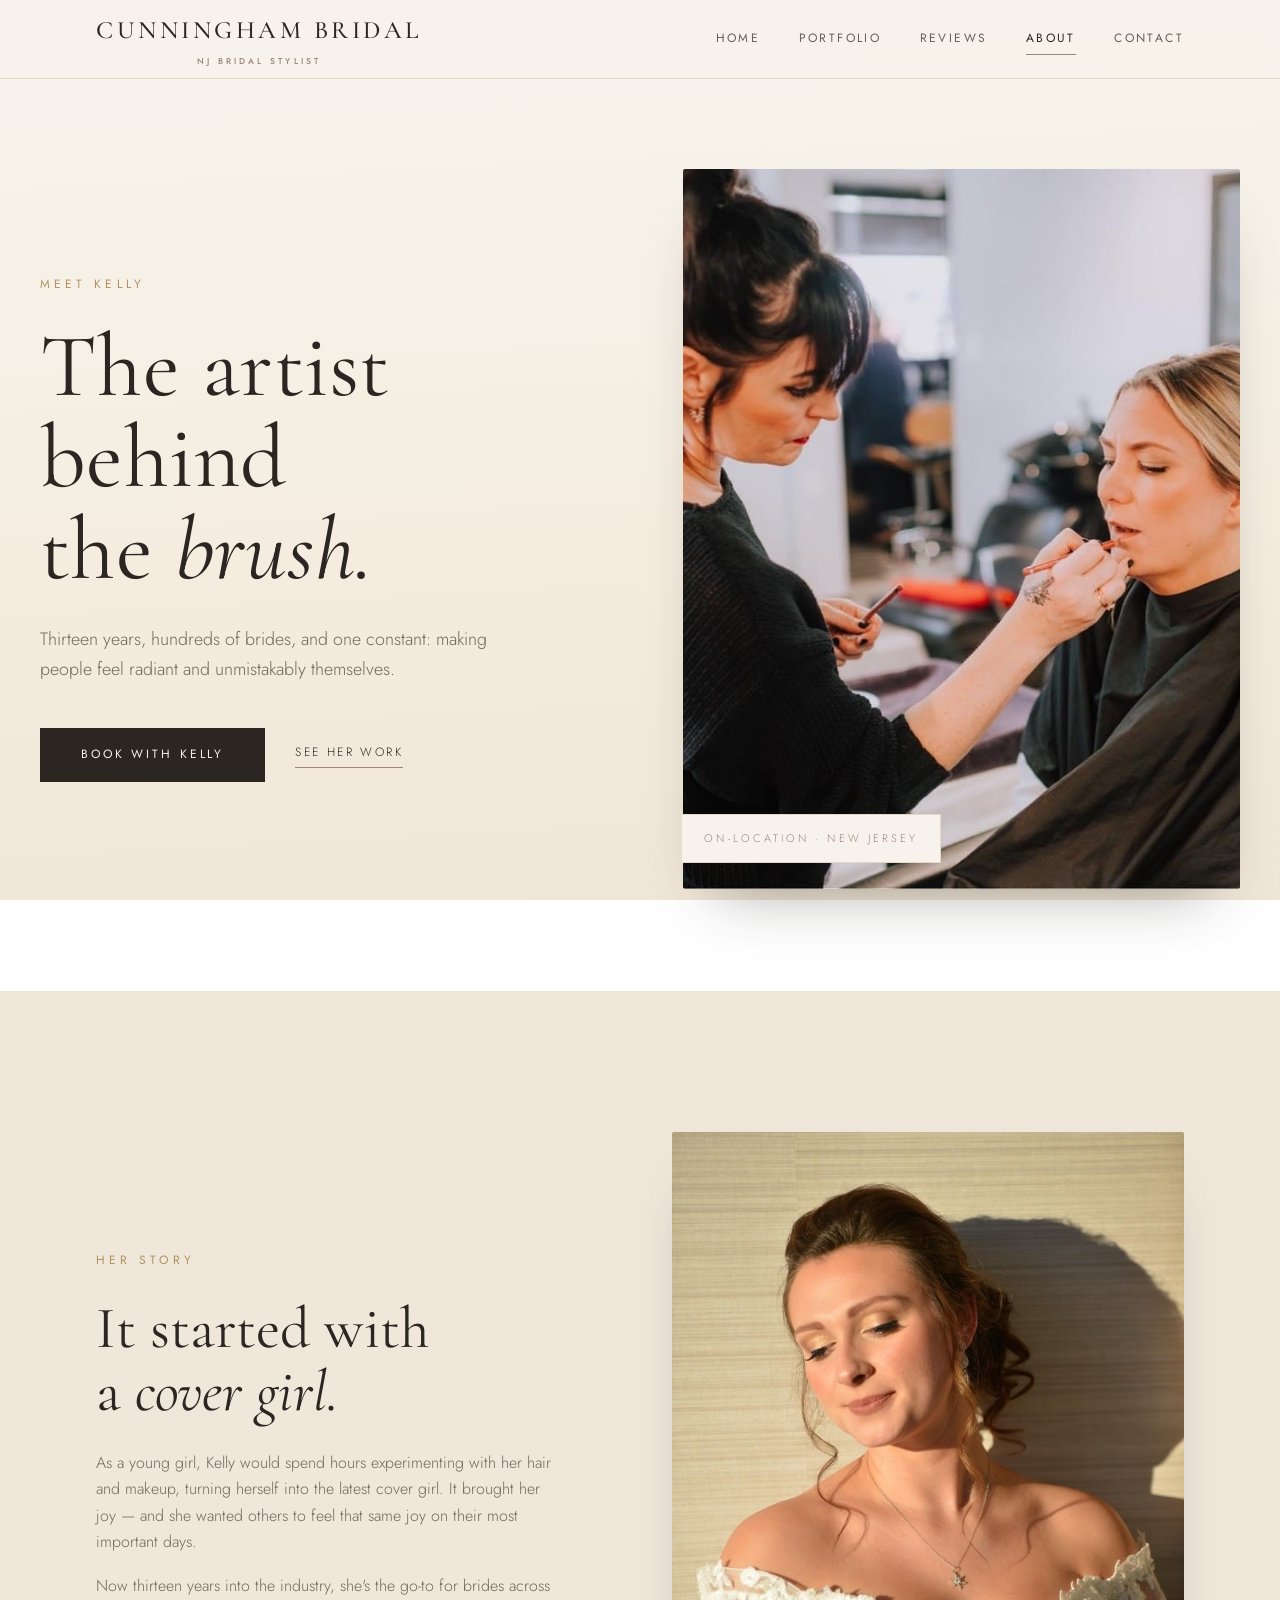
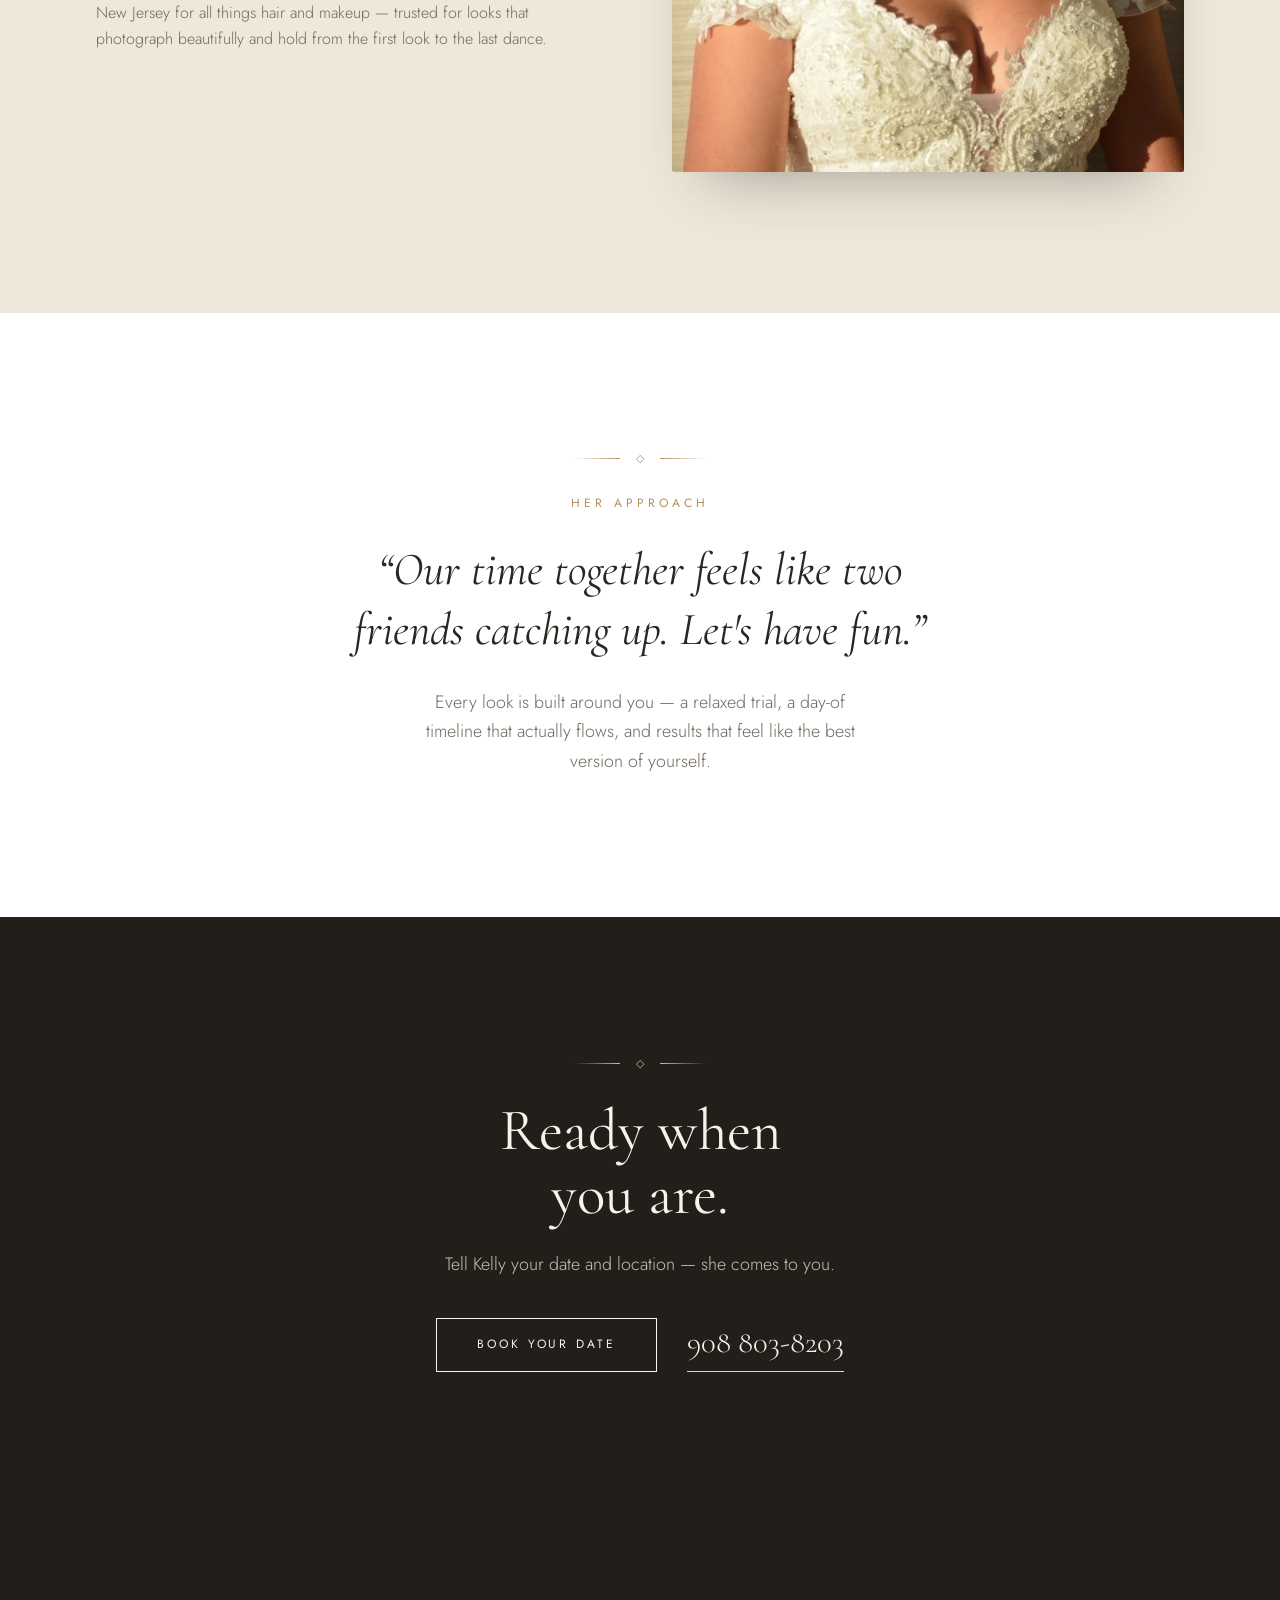
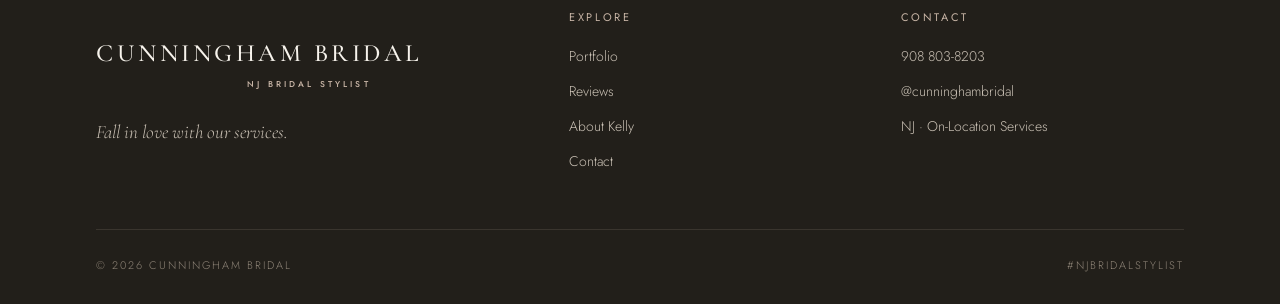
==== commit 01be064f: "Elevate design + fix mobile (Kelly feedback: basic + mobile layout) - Mobile hamburger nav (was wrap" ====
--- a/about.html
+++ b/about.html
@@ -2,7 +2,7 @@
 
 <header class="top"><div class="wrap">
 <a class="brand" href="index.html">Cunningham Bridal<small>NJ BRIDAL STYLIST</small></a>
-<nav class="nav"><a href="index.html">Home</a><a href="portfolio.html">Portfolio</a><a href="reviews.html">Reviews</a><a href="about.html" aria-current="page">About</a><a href="contact.html">Contact</a></nav>
+<button class="nav-toggle" aria-label="Menu"><span></span><span></span><span></span></button><nav class="nav"><a href="index.html">Home</a><a href="portfolio.html">Portfolio</a><a href="reviews.html">Reviews</a><a href="about.html" aria-current="page">About</a><a href="contact.html">Contact</a></nav>
 </div></header>
 
 <section class="wrap hero">
@@ -13,7 +13,7 @@
 <div class="actions"><a class="btn solid" href="contact.html">Book with Kelly</a><a class="ulink" href="portfolio.html">See her work</a></div>
 </div>
 <div class="hero-media reveal">
-<img src="assets/photo-makeup-session.jpg" alt="Kelly Cunningham applying a client's makeup">
+<img class="arch" src="assets/photo-makeup-session.jpg" alt="Kelly Cunningham applying a client's makeup">
 <span class="tag">On-Location · New Jersey</span>
 </div>
 </section>
@@ -25,18 +25,18 @@
 <p class="body" style="margin-top:26px">As a young girl, Kelly would spend hours experimenting with her hair and makeup, turning herself into the latest cover girl. It brought her joy — and she wanted others to feel that same joy on their most important days.</p>
 <p class="body" style="margin-top:18px">Now thirteen years into the industry, she's the go-to for brides across New Jersey for all things hair and makeup — trusted for looks that photograph beautifully and hold from the first look to the last dance.</p>
 </div>
-<img class="reveal" src="assets/photo-bridal-makeup.jpg" alt="Bride with soft glam bridal makeup">
+<img class="reveal arch" src="assets/photo-bridal-makeup.jpg" alt="Bride with soft glam bridal makeup">
 </div></section>
 
 <section class="section center"><div class="wrap reveal" style="max-width:760px">
-<hr class="rule" style="margin-left:auto;margin-right:auto">
+<div class="orn c"><i>◇</i></div>
 <p class="eyebrow">Her approach</p>
 <p class="serif-quote">“Our time together feels like two friends catching up. Let's have fun.”</p>
 <p class="lede" style="margin:28px auto 0">Every look is built around you — a relaxed trial, a day-of timeline that actually flows, and results that feel like the best version of yourself.</p>
 </div></section>
 
 <section class="section dark center"><div class="wrap reveal">
-<hr class="rule" style="margin-left:auto;margin-right:auto">
+<div class="orn c"><i>◇</i></div>
 <h2 class="h2" style="max-width:16ch;margin:0 auto">Ready when you are.</h2>
 <p class="lede" style="margin:24px auto 38px">Tell Kelly your date and location — she comes to you.</p>
 <div style="display:flex;gap:30px;align-items:center;justify-content:center;flex-wrap:wrap">
--- a/site.css
+++ b/site.css
@@ -137,3 +137,49 @@
   .g-col img{min-height:min(70vw,360px)}
   .nav{gap:16px;flex-wrap:wrap;justify-content:center}
 }
+
+/* ============================================================
+   ELEVATION PASS — arches, gold detail, depth, mobile nav
+   ============================================================ */
+:root{ --gold:#b3915f; }
+body{ background:linear-gradient(177deg,#f8f5ef 0%,#f4ecdf 60%,#efe6d7 100%); background-attachment:fixed; }
+
+/* arched feature images (signature bridal move) + soft depth on all photos */
+.arch{ border-top-left-radius:clamp(120px,42%,260px); border-top-right-radius:clamp(120px,42%,260px); }
+.hero-media img,.split img,.gallery img,.g-big{ box-shadow:0 34px 60px -34px rgba(43,38,33,.42); }
+
+/* ornamental divider: gold hairline + center diamond (replaces plain .rule) */
+.orn{ display:flex; align-items:center; justify-content:flex-start; gap:16px; margin:0 0 30px; color:var(--gold); line-height:1; }
+.center .orn,.orn.c{ justify-content:center; }
+.orn::before,.orn::after{ content:''; height:1px; width:46px; background:linear-gradient(90deg,transparent,var(--gold)); }
+.orn::after{ background:linear-gradient(90deg,var(--gold),transparent); }
+.orn i{ font-style:normal; font-size:11px; transform:translateY(-.5px); }
+.section.dark .orn{ color:#d0ba90; }
+.section.dark .orn::before{ background:linear-gradient(90deg,transparent,#d0ba90); }
+.section.dark .orn::after{ background:linear-gradient(90deg,#d0ba90,transparent); }
+
+/* monogram crest */
+.mono{ font-family:var(--serif); font-weight:500; font-size:22px; letter-spacing:.04em; width:62px; height:62px; border:1px solid var(--gold); border-radius:50%; display:grid; place-items:center; color:var(--gold); }
+.eyebrow{ color:var(--gold); }
+
+/* hamburger nav (mobile) */
+.nav-toggle{ display:none; width:44px; height:44px; background:transparent; border:0; cursor:pointer; flex-direction:column; align-items:center; justify-content:center; gap:5px; }
+.nav-toggle span{ display:block; width:24px; height:1.5px; background:var(--ink); transition:transform .25s ease, opacity .2s ease; }
+
+@media (max-width:820px){
+  .top .wrap{ flex-direction:row; height:68px; padding:0 24px; gap:16px; }
+  .brand{ font-size:19px; }
+  .nav-toggle{ display:flex; }
+  .nav{ position:fixed; left:0; right:0; top:68px; flex-direction:column; gap:0; background:rgba(248,245,239,.98); backdrop-filter:blur(10px); border-bottom:1px solid var(--line); padding:6px 0 16px; transform:translateY(-14px); opacity:0; pointer-events:none; transition:transform .28s ease, opacity .28s ease; box-shadow:0 24px 44px rgba(43,38,33,.10); z-index:60; }
+  .nav.open{ opacity:1; transform:none; pointer-events:auto; }
+  .nav a{ padding:16px 30px; font-size:13px; letter-spacing:.22em; border-bottom:0; opacity:1; }
+  .nav a[aria-current]{ border-bottom:0; color:var(--gold); }
+  .nav-toggle.open span:nth-child(1){ transform:translateY(6.5px) rotate(45deg); }
+  .nav-toggle.open span:nth-child(2){ opacity:0; }
+  .nav-toggle.open span:nth-child(3){ transform:translateY(-6.5px) rotate(-45deg); }
+  /* more generous mobile rhythm + a taller, impactful hero */
+  .wrap{ padding-left:26px; padding-right:26px; }
+  .hero{ gap:30px; padding-top:34px; }
+  .hero-media img{ height:min(108vw,520px); }
+  .hero .actions{ margin-top:34px; }
+}
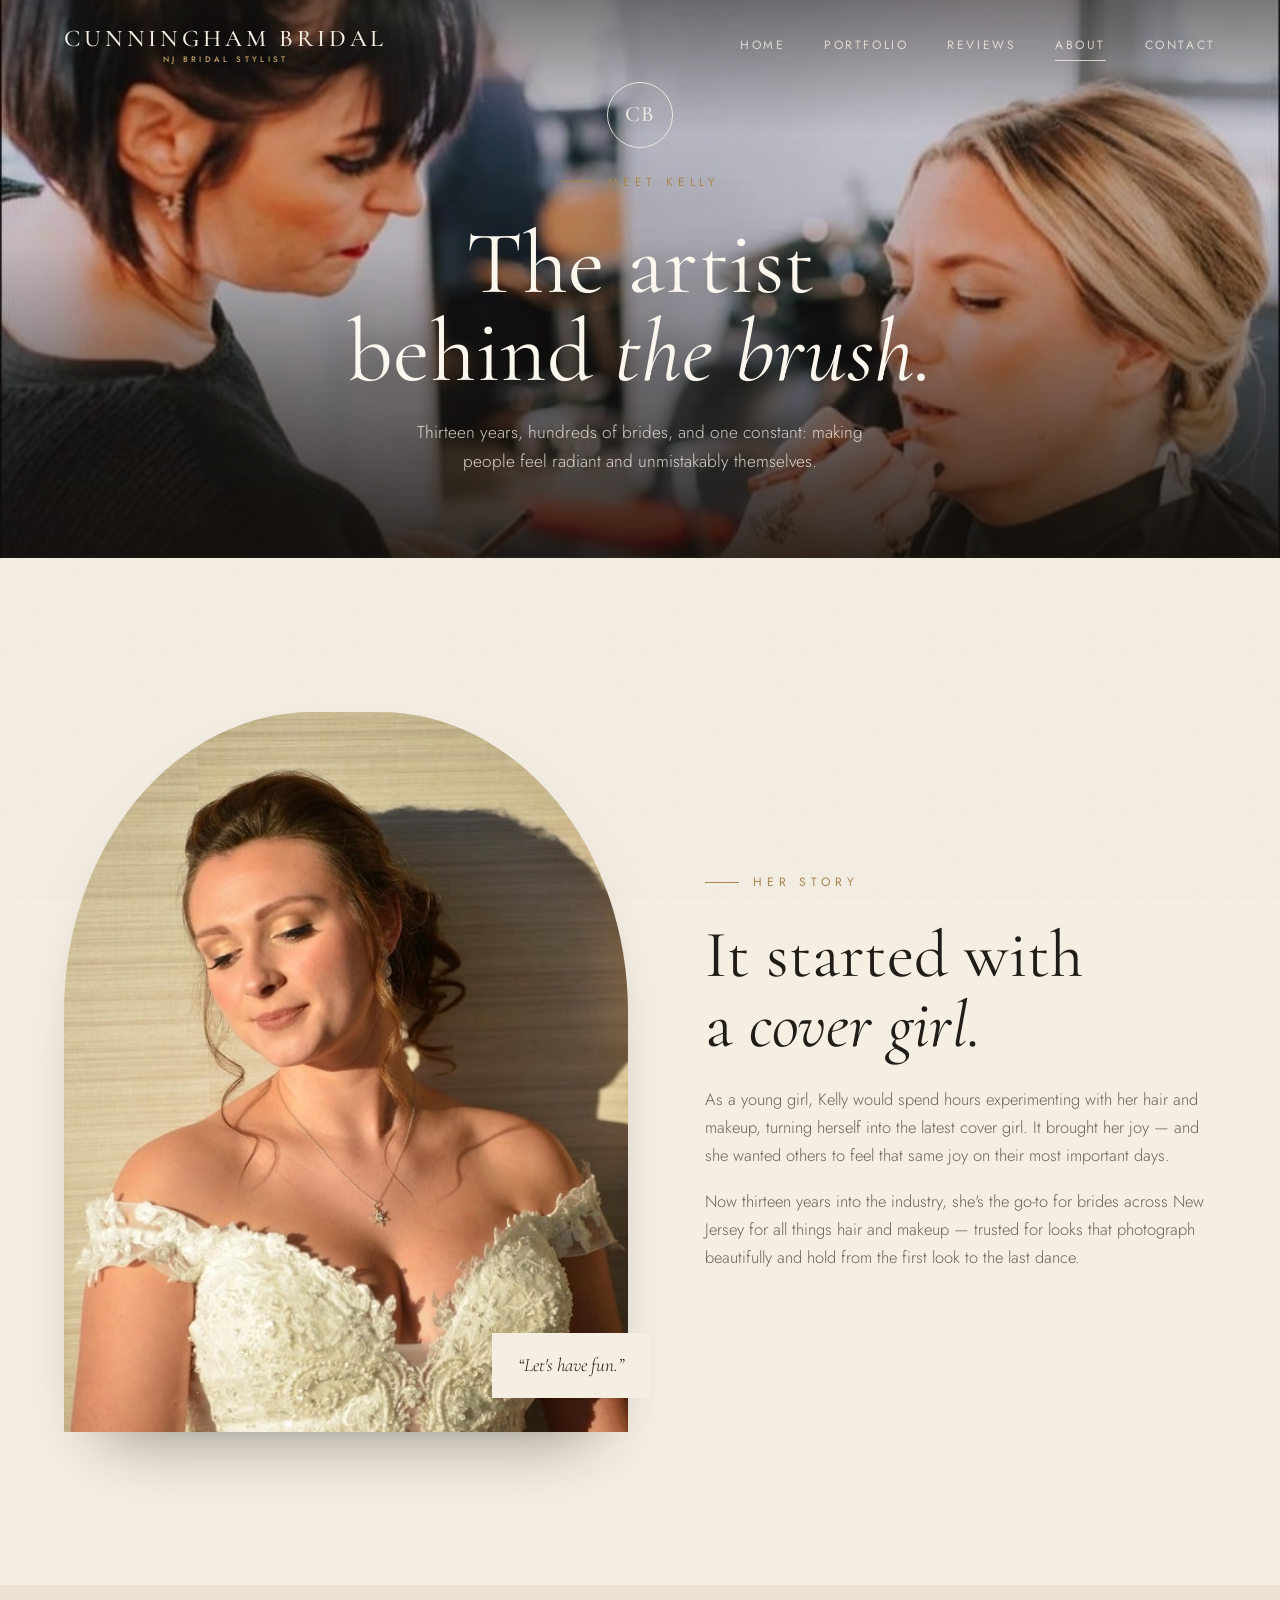
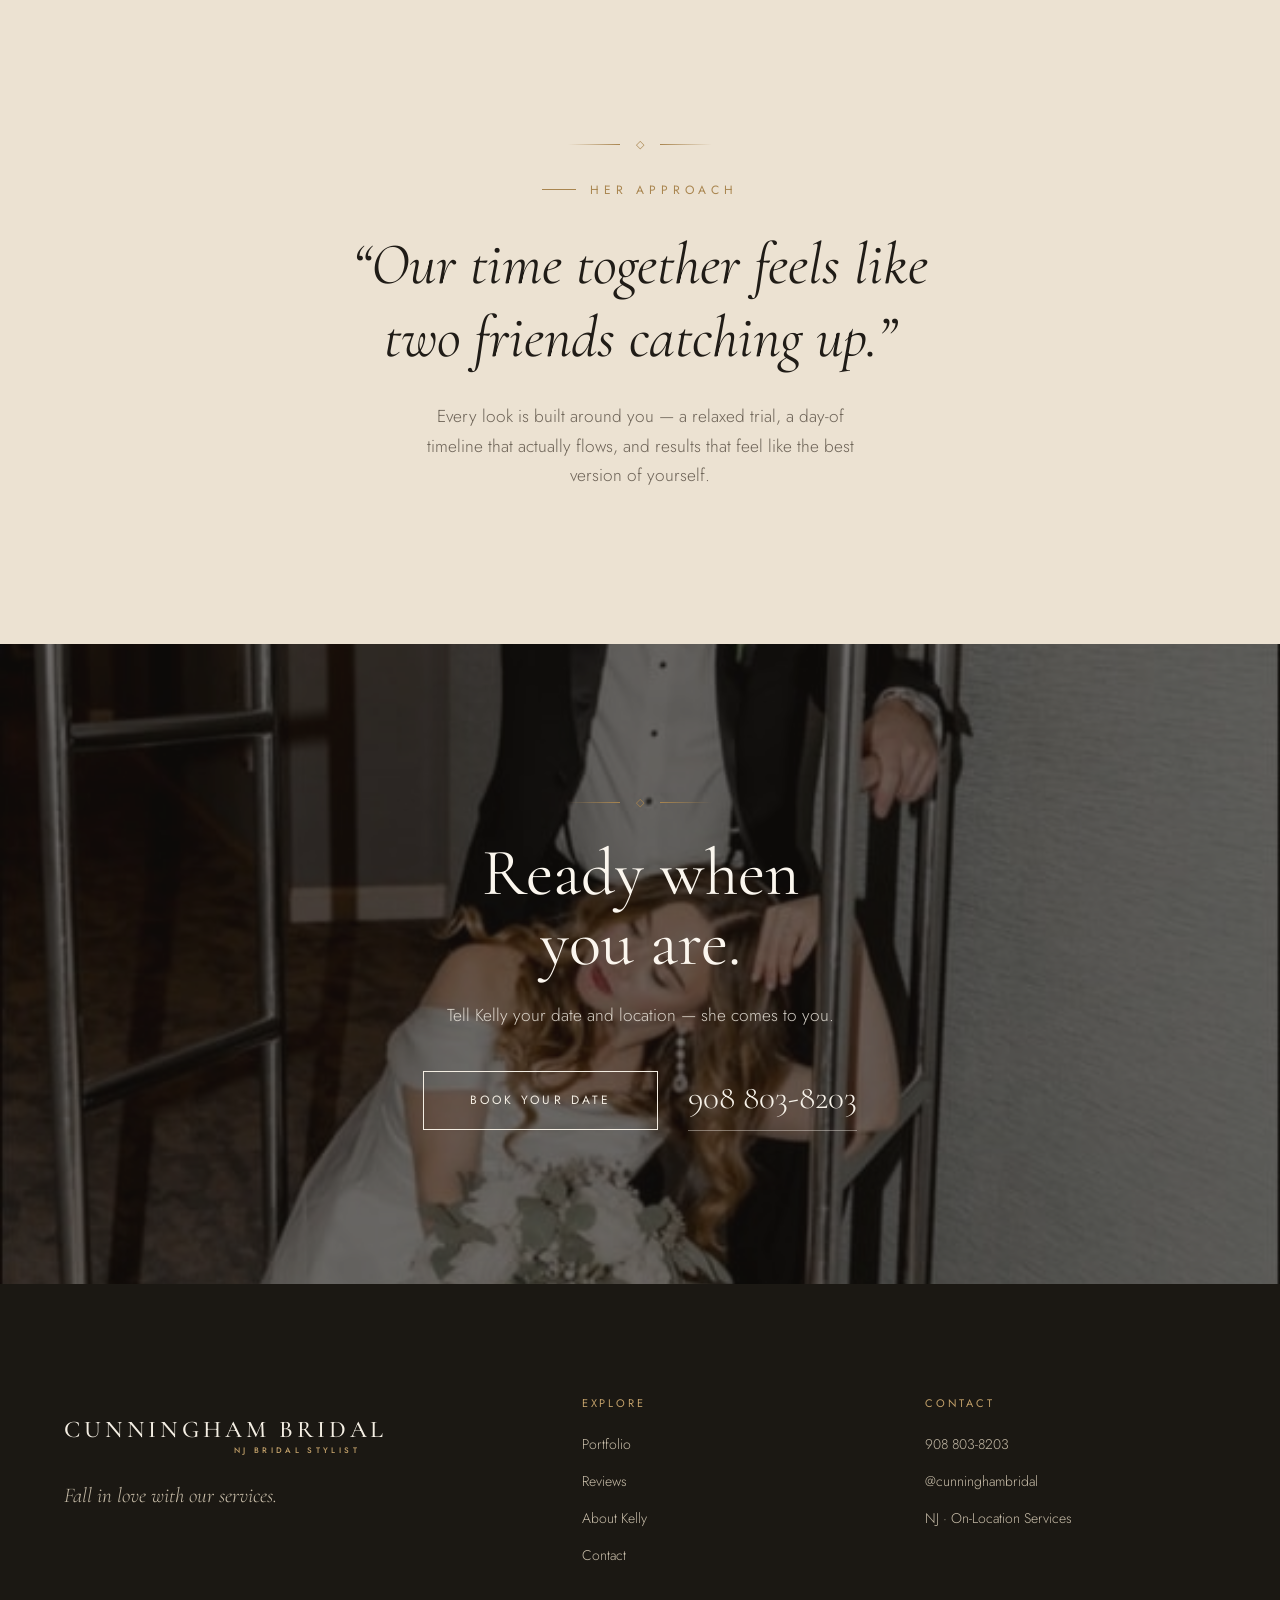
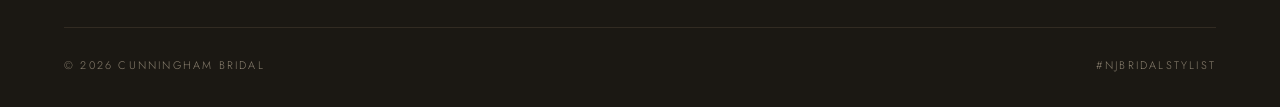
==== commit 7f7b6dfa: "Full overhaul: cinematic magazine-grade redesign (so it's not 'basic') Ground-up rebuild of all 5 pa" ====
--- a/about.html
+++ b/about.html
@@ -1,44 +1,45 @@
 <!DOCTYPE html><html lang="en"><head><meta charset="utf-8"><meta name="viewport" content="width=device-width,initial-scale=1"><title>About Kelly — Cunningham Bridal</title><meta name="description" content="Meet Kelly Cunningham — thirteen years of bridal hair and makeup, on-location across New Jersey."><link rel="stylesheet" href="site.css"><script src="site.js" defer></script></head><body>
 
-<header class="top"><div class="wrap">
+<header class="top on-hero"><div class="wrap">
 <a class="brand" href="index.html">Cunningham Bridal<small>NJ BRIDAL STYLIST</small></a>
-<button class="nav-toggle" aria-label="Menu"><span></span><span></span><span></span></button><nav class="nav"><a href="index.html">Home</a><a href="portfolio.html">Portfolio</a><a href="reviews.html">Reviews</a><a href="about.html" aria-current="page">About</a><a href="contact.html">Contact</a></nav>
+<button class="nav-toggle" aria-label="Menu"><span></span><span></span><span></span></button>
+<nav class="nav"><a href="index.html">Home</a><a href="portfolio.html">Portfolio</a><a href="reviews.html">Reviews</a><a href="about.html" aria-current="page">About</a><a href="contact.html">Contact</a></nav>
 </div></header>
 
-<section class="wrap hero">
-<div class="reveal">
+<section class="hero short">
+<div class="hero-img"><img src="assets/photo-makeup-session.jpg" alt="Kelly Cunningham at work"></div>
+<div class="wrap">
+<div class="mono">CB</div>
 <p class="eyebrow">Meet Kelly</p>
-<h1 class="display">The artist behind the <em>brush.</em></h1>
-<p class="lede" style="margin-top:30px">Thirteen years, hundreds of brides, and one constant: making people feel radiant and unmistakably themselves.</p>
-<div class="actions"><a class="btn solid" href="contact.html">Book with Kelly</a><a class="ulink" href="portfolio.html">See her work</a></div>
-</div>
-<div class="hero-media reveal">
-<img class="arch" src="assets/photo-makeup-session.jpg" alt="Kelly Cunningham applying a client's makeup">
-<span class="tag">On-Location · New Jersey</span>
+<h1 class="display">The artist behind <em>the brush.</em></h1>
+<p class="lede">Thirteen years, hundreds of brides, and one constant: making people feel radiant and unmistakably themselves.</p>
 </div>
 </section>
 
-<section class="section bone"><div class="wrap split">
-<div class="reveal">
+<section class="section"><div class="wrap split">
+<div class="fig reveal">
+<img class="arch shadow" src="assets/photo-bridal-makeup.jpg" alt="Bride with soft glam bridal makeup">
+<div class="cap">“Let's have fun.”</div>
+</div>
+<div class="reveal d1">
 <p class="eyebrow">Her story</p>
 <h2 class="h2">It started with a <em>cover girl.</em></h2>
 <p class="body" style="margin-top:26px">As a young girl, Kelly would spend hours experimenting with her hair and makeup, turning herself into the latest cover girl. It brought her joy — and she wanted others to feel that same joy on their most important days.</p>
 <p class="body" style="margin-top:18px">Now thirteen years into the industry, she's the go-to for brides across New Jersey for all things hair and makeup — trusted for looks that photograph beautifully and hold from the first look to the last dance.</p>
 </div>
-<img class="reveal arch" src="assets/photo-bridal-makeup.jpg" alt="Bride with soft glam bridal makeup">
 </div></section>
 
-<section class="section center"><div class="wrap reveal" style="max-width:760px">
-<div class="orn c"><i>◇</i></div>
+<section class="section bone center"><div class="wrap reveal" style="max-width:820px">
+<div class="orn"><i>◇</i></div>
 <p class="eyebrow">Her approach</p>
-<p class="serif-quote">“Our time together feels like two friends catching up. Let's have fun.”</p>
+<p class="serif-quote">“Our time together feels like two friends catching up.”</p>
 <p class="lede" style="margin:28px auto 0">Every look is built around you — a relaxed trial, a day-of timeline that actually flows, and results that feel like the best version of yourself.</p>
 </div></section>
 
-<section class="section dark center"><div class="wrap reveal">
-<div class="orn c"><i>◇</i></div>
-<h2 class="h2" style="max-width:16ch;margin:0 auto">Ready when you are.</h2>
-<p class="lede" style="margin:24px auto 38px">Tell Kelly your date and location — she comes to you.</p>
+<section class="section cta"><div class="bgimg"><img src="assets/photo-couple.jpg" alt=""></div><div class="wrap reveal">
+<div class="orn"><i>◇</i></div>
+<h2 class="h2" style="max-width:16ch;margin:0 auto;color:#fbf6ee">Ready when you are.</h2>
+<p class="lede" style="margin:24px auto 40px">Tell Kelly your date and location — she comes to you.</p>
 <div style="display:flex;gap:30px;align-items:center;justify-content:center;flex-wrap:wrap">
 <a class="btn on-dark" href="contact.html">Book your date</a>
 <a class="tel" href="tel:+19088038203">908 803-8203</a>
--- a/site.css
+++ b/site.css
@@ -1,185 +1,218 @@
 @import url('https://fonts.googleapis.com/css2?family=Cormorant+Garamond:ital,wght@0,400;0,500;0,600;1,400;1,500&family=Jost:wght@300;400;500&display=swap');
 
 :root{
-  --bg:#f7f3ec;        /* warm ivory */
-  --bg2:#efe7da;       /* soft bone */
-  --ink:#2b2621;       /* espresso ink */
-  --soft:#71685d;      /* muted body */
-  --line:#e2d8c8;      /* warm hairline */
-  --accent:#9c8578;    /* rosewood taupe */
-  --dark:#221f1a;      /* espresso dark section */
-  --cream:#fffdf8;
+  --bg:#f4eee3;        /* warm ivory */
+  --bg2:#ece2d2;       /* bone */
+  --ink:#201c17;       /* espresso ink */
+  --soft:#6d6357;      /* muted body */
+  --line:#ddceb8;      /* warm hairline */
+  --gold:#a9854f;      /* champagne gold */
+  --gold-2:#c2a06a;    /* light gold (on dark) */
+  --dark:#1b1813;      /* espresso dark */
+  --dark2:#241f19;
+  --cream:#fbf7ef;
   --serif:'Cormorant Garamond',Georgia,serif;
   --sans:'Jost','Helvetica Neue',Arial,sans-serif;
-  --max:1200px;
+  --max:1280px;
 }
 *{box-sizing:border-box}
 html{scroll-behavior:smooth}
-body{margin:0;font-family:var(--sans);font-weight:300;background:var(--bg);color:var(--ink);-webkit-font-smoothing:antialiased;line-height:1.65}
+body{margin:0;font-family:var(--sans);font-weight:300;background:var(--bg);color:var(--ink);line-height:1.7;-webkit-font-smoothing:antialiased;overflow-x:hidden}
 img{display:block;max-width:100%}
-a{color:inherit;text-decoration:none;transition:color .2s ease,opacity .2s ease}
-.wrap{max-width:var(--max);margin:0 auto;padding:0 clamp(22px,5vw,56px)}
-
-/* type */
-.eyebrow{font-family:var(--sans);font-size:12px;font-weight:400;letter-spacing:.34em;text-transform:uppercase;color:var(--accent);margin:0 0 26px}
-.display{font-family:var(--serif);font-weight:400;line-height:1.02;letter-spacing:.005em;margin:0;font-size:clamp(46px,7vw,104px);text-wrap:balance}
+a{color:inherit;text-decoration:none;transition:color .3s,opacity .3s}
+.wrap{max-width:var(--max);margin:0 auto;padding:0 clamp(24px,5vw,64px)}
+/* subtle paper grain over everything */
+body::after{content:"";position:fixed;inset:0;z-index:2;pointer-events:none;opacity:.05;mix-blend-mode:multiply;
+  background-image:url("data:image/svg+xml;utf8,<svg xmlns='http://www.w3.org/2000/svg' width='160' height='160'><filter id='n'><feTurbulence type='fractalNoise' baseFrequency='0.85' numOctaves='2'/></filter><rect width='100%25' height='100%25' filter='url(%23n)'/></svg>")}
+
+/* ---------- type ---------- */
+.eyebrow{font-family:var(--sans);font-size:12px;font-weight:400;letter-spacing:.4em;text-transform:uppercase;color:var(--gold);margin:0 0 28px;display:flex;align-items:center;gap:14px}
+.eyebrow::before{content:"";width:34px;height:1px;background:var(--gold);display:inline-block}
+.center .eyebrow{justify-content:center}
+.display{font-family:var(--serif);font-weight:400;line-height:.98;letter-spacing:.004em;margin:0;font-size:clamp(52px,9vw,140px);text-wrap:balance}
 .display em,.h2 em,.h3 em{font-style:italic}
-.h2{font-family:var(--serif);font-weight:400;line-height:1.08;margin:0;font-size:clamp(34px,4.6vw,62px);text-wrap:balance}
-.h3{font-family:var(--serif);font-weight:400;line-height:1.15;margin:0;font-size:clamp(26px,3vw,38px)}
-.lede{font-size:clamp(16px,1.4vw,19px);color:var(--soft);margin:0;max-width:46ch}
-.body{font-size:16px;color:var(--soft);margin:0;max-width:52ch}
-.serif-quote{font-family:var(--serif);font-style:italic;font-weight:400;font-size:clamp(26px,3.6vw,46px);line-height:1.3;margin:0;text-wrap:balance}
-
-/* buttons + links */
-.btn{display:inline-block;font-family:var(--sans);font-size:12px;font-weight:400;letter-spacing:.24em;text-transform:uppercase;padding:16px 40px;border:1px solid var(--ink);color:var(--ink);background:transparent;cursor:pointer;transition:.25s ease}
-.btn:hover{background:var(--ink);color:var(--bg)}
-.btn.solid{background:var(--ink);color:var(--bg)}
-.btn.solid:hover{background:var(--accent);border-color:var(--accent)}
+.h2{font-family:var(--serif);font-weight:400;line-height:1.04;margin:0;font-size:clamp(38px,5.2vw,74px);text-wrap:balance}
+.h3{font-family:var(--serif);font-weight:400;line-height:1.12;margin:0;font-size:clamp(26px,3vw,40px)}
+.lede{font-size:clamp(16px,1.35vw,19px);color:var(--soft);margin:0;max-width:46ch;font-weight:300}
+.body{font-size:16.5px;color:var(--soft);margin:0;max-width:54ch}
+.serif-quote{font-family:var(--serif);font-style:italic;font-weight:400;font-size:clamp(30px,4.6vw,62px);line-height:1.24;margin:0;text-wrap:balance}
+
+/* ---------- buttons / links ---------- */
+.btn{position:relative;display:inline-block;font-family:var(--sans);font-size:12px;font-weight:400;letter-spacing:.26em;text-transform:uppercase;padding:18px 46px;border:1px solid var(--ink);color:var(--ink);background:transparent;cursor:pointer;overflow:hidden;z-index:0}
+.btn::before{content:"";position:absolute;inset:0;background:var(--ink);transform:translateY(101%);transition:transform .4s cubic-bezier(.7,0,.2,1);z-index:-1}
+.btn:hover{color:var(--bg)}
+.btn:hover::before{transform:translateY(0)}
+.btn.solid{background:var(--ink);color:var(--bg);border-color:var(--ink)}
+.btn.solid::before{background:var(--gold)}
+.btn.solid:hover{color:#fff}
 .btn.on-dark{border-color:var(--bg);color:var(--bg)}
-.btn.on-dark:hover{background:var(--bg);color:var(--ink)}
-.ulink{font-size:12px;letter-spacing:.2em;text-transform:uppercase;padding-bottom:4px;border-bottom:1px solid var(--accent);color:var(--ink)}
-.ulink:hover{color:var(--accent)}
-.tel{font-family:var(--serif);font-size:clamp(22px,2.4vw,32px);border-bottom:1px solid var(--line);padding-bottom:2px}
-.tel:hover{border-color:var(--accent)}
-
-/* header */
-.top{position:sticky;top:0;z-index:50;background:rgba(247,243,236,.9);backdrop-filter:blur(8px);border-bottom:1px solid var(--line)}
-.top .wrap{display:flex;align-items:center;justify-content:space-between;height:78px;gap:20px}
-.brand{font-family:var(--serif);font-size:25px;font-weight:500;letter-spacing:.14em;text-transform:uppercase;white-space:nowrap}
-.brand small{display:block;font-family:var(--sans);font-size:8.5px;letter-spacing:.36em;color:var(--accent);text-align:center;margin-top:2px}
-.nav{display:flex;gap:clamp(20px,3vw,42px)}
-.nav a{font-size:12px;font-weight:400;letter-spacing:.2em;text-transform:uppercase;color:var(--ink);opacity:.72;padding:6px 0;border-bottom:1px solid transparent}
-.nav a:hover{opacity:1}
-.nav a[aria-current]{opacity:1;border-bottom-color:var(--accent)}
-
-/* sections */
-.section{padding:clamp(80px,11vw,150px) 0}
-.section.tight{padding:clamp(54px,7vw,90px) 0}
+.btn.on-dark::before{background:var(--bg)}
+.btn.on-dark:hover{color:var(--ink)}
+.ulink{position:relative;font-size:12px;letter-spacing:.22em;text-transform:uppercase;padding-bottom:5px;color:var(--ink)}
+.ulink::after{content:"";position:absolute;left:0;bottom:0;width:100%;height:1px;background:var(--gold);transform:scaleX(1);transform-origin:right;transition:transform .4s}
+.ulink:hover::after{transform:scaleX(0);transform-origin:left}
+.tel{font-family:var(--serif);font-size:clamp(24px,2.6vw,36px);border-bottom:1px solid var(--line);padding-bottom:3px}
+.tel:hover{border-color:var(--gold)}
+
+/* ---------- header (transparent over hero, solid on scroll) ---------- */
+.top{position:fixed;top:0;left:0;right:0;z-index:40;transition:background .4s,box-shadow .4s,padding .4s;padding:8px 0}
+.top .wrap{display:flex;align-items:center;justify-content:space-between;height:74px;gap:20px}
+.brand{font-family:var(--serif);font-size:24px;font-weight:500;letter-spacing:.16em;text-transform:uppercase;white-space:nowrap;line-height:1}
+.brand small{display:block;font-family:var(--sans);font-size:8px;letter-spacing:.42em;color:var(--gold);text-align:center;margin-top:4px}
+.top.solid{background:rgba(244,238,227,.9);backdrop-filter:blur(12px);box-shadow:0 1px 0 var(--line);padding:0}
+.top.on-hero:not(.solid){color:#f4eee3}
+.top.on-hero:not(.solid) .brand small{color:var(--gold-2)}
+.nav{display:flex;gap:clamp(22px,3vw,44px)}
+.nav a{font-size:12px;font-weight:400;letter-spacing:.22em;text-transform:uppercase;padding:6px 0;opacity:.8;position:relative}
+.nav a::after{content:"";position:absolute;left:0;bottom:0;width:100%;height:1px;background:currentColor;transform:scaleX(0);transform-origin:left;transition:transform .35s}
+.nav a:hover{opacity:1}.nav a:hover::after,.nav a[aria-current]::after{transform:scaleX(1)}
+.nav-toggle{display:none;width:44px;height:44px;background:transparent;border:0;cursor:pointer;flex-direction:column;align-items:center;justify-content:center;gap:5px}
+.nav-toggle span{display:block;width:26px;height:1.5px;background:currentColor;transition:transform .3s,opacity .25s}
+
+/* ---------- hero (cinematic full-screen) ---------- */
+.hero{position:relative;height:100svh;min-height:600px;display:flex;align-items:flex-end;overflow:hidden}
+.hero-img{position:absolute;inset:0;z-index:0}
+.hero-img img{width:100%;height:100%;object-fit:cover;object-position:50% 32%;animation:heroZoom 14s ease-out forwards;will-change:transform}
+@keyframes heroZoom{from{transform:scale(1.12)}to{transform:scale(1)}}
+.hero::before{content:"";position:absolute;inset:0;z-index:1;background:linear-gradient(180deg,rgba(20,17,13,.5) 0%,rgba(20,17,13,.08) 24%,rgba(20,17,13,.12) 44%,rgba(20,17,13,.5) 70%,rgba(20,17,13,.86) 100%)}
+.hero .wrap{position:relative;z-index:3;width:100%;color:#f6f1e8;padding-bottom:clamp(56px,9vh,120px);text-shadow:0 2px 40px rgba(18,15,11,.55)}
+.hero .mono{margin-bottom:26px}
+.hero .display{color:#fbf6ee}
+.hero .lede{color:rgba(246,241,232,.82);margin-top:26px}
+.hero .actions{display:flex;align-items:center;gap:30px;flex-wrap:wrap;margin-top:42px}
+.scroll-cue{position:absolute;left:50%;bottom:26px;z-index:3;transform:translateX(-50%);color:rgba(246,241,232,.7);font-size:10px;letter-spacing:.34em;text-transform:uppercase;display:flex;flex-direction:column;align-items:center;gap:12px}
+.scroll-cue::after{content:"";width:1px;height:46px;background:rgba(246,241,232,.5);animation:cue 2s ease-in-out infinite}
+@keyframes cue{0%,100%{transform:scaleY(.4);transform-origin:top;opacity:.4}50%{transform:scaleY(1);opacity:1}}
+
+/* monogram crest */
+.mono{font-family:var(--serif);font-weight:500;font-size:22px;letter-spacing:.04em;width:66px;height:66px;border:1px solid currentColor;border-radius:50%;display:grid;place-items:center;opacity:.9}
+
+/* short page-hero (sub-pages) */
+.hero.short{height:clamp(440px,62vh,640px);min-height:0;align-items:center}
+.hero.short .wrap{padding-bottom:0;text-align:center;max-width:840px;margin:0 auto}
+.hero.short .eyebrow{justify-content:center}
+.hero.short .display{margin:0 auto;font-size:clamp(46px,7vw,104px)}
+.hero.short .lede{margin:22px auto 0}
+.hero.short .mono{margin:0 auto 24px}
+
+/* ---------- marquee ticker ---------- */
+.marquee{background:var(--dark);color:var(--bg);overflow:hidden;padding:22px 0;border-top:1px solid var(--dark2)}
+.marquee .track{display:flex;gap:56px;width:max-content;animation:scrollX 26s linear infinite;font-family:var(--serif);font-style:italic;font-size:clamp(22px,2.4vw,32px);white-space:nowrap;color:#e8ddc9}
+.marquee .track span{display:flex;align-items:center;gap:56px}
+.marquee .track span::after{content:"◇";color:var(--gold-2);font-size:12px;font-style:normal}
+@keyframes scrollX{to{transform:translateX(-50%)}}
+
+/* ---------- sections ---------- */
+.section{position:relative;padding:clamp(88px,12vw,168px) 0}
+.section.tight{padding:clamp(58px,8vw,104px) 0}
+.section.bone{background:var(--bg2)}
 .section.dark{background:var(--dark);color:var(--bg)}
-.section.dark .eyebrow{color:#c8b5a6}
-.section.dark .body,.section.dark .lede{color:#c9c0b4}
-.section.bone{background:var(--bg2)}
-.rule{width:64px;height:1px;background:var(--accent);border:0;margin:0 0 30px}
+.section.dark .eyebrow{color:var(--gold-2)}.section.dark .eyebrow::before{background:var(--gold-2)}
+.section.dark .lede,.section.dark .body{color:#c8bda9}
 .center{text-align:center}
-.center .rule,.center .lede,.center .body{margin-left:auto;margin-right:auto}
-
-/* hero */
-.hero{display:grid;grid-template-columns:1.02fr .98fr;gap:clamp(30px,5vw,72px);align-items:center;padding:clamp(56px,7vw,104px) 0 clamp(60px,8vw,110px)}
-.hero-media{position:relative}
-.hero-media img{width:100%;height:clamp(420px,62vw,720px);object-fit:cover;border-radius:2px}
-.hero-media .tag{position:absolute;left:-1px;bottom:26px;background:var(--bg);padding:14px 22px;font-size:11px;letter-spacing:.28em;text-transform:uppercase;color:var(--accent);border:1px solid var(--line);border-left:0}
-.hero .actions{display:flex;align-items:center;gap:30px;flex-wrap:wrap;margin-top:44px}
-
-/* editorial gallery: one large + two stacked */
-.gallery{display:grid;grid-template-columns:7fr 5fr;gap:clamp(12px,1.7vw,22px);align-items:stretch}
-.gallery img{width:100%;object-fit:cover;border-radius:2px}
-.g-big{height:100%;min-height:clamp(440px,54vw,660px)}
-.g-col{display:grid;grid-template-rows:1fr 1fr;gap:clamp(12px,1.7vw,22px);min-height:0}
-.g-col img{height:100%;min-height:0}
-
-/* services list */
-.svc{border-top:1px solid var(--line);padding:30px 0;display:grid;grid-template-columns:1fr auto;gap:14px 30px;align-items:baseline}
+.center .lede,.center .body{margin-left:auto;margin-right:auto}
+.snum{font-family:var(--serif);font-size:clamp(15px,1vw,16px);color:var(--gold);letter-spacing:.08em}
+.arch{border-top-left-radius:clamp(140px,44%,300px);border-top-right-radius:clamp(140px,44%,300px)}
+.shadow{box-shadow:0 40px 70px -40px rgba(32,28,23,.5)}
+
+/* ---------- editorial numbered services ---------- */
+.svc{border-top:1px solid var(--line);padding:clamp(26px,3vw,42px) 0;display:grid;grid-template-columns:auto 1fr auto;gap:clamp(20px,4vw,60px);align-items:center;transition:padding-left .4s;position:relative}
 .svc:last-child{border-bottom:1px solid var(--line)}
-.svc .name{font-family:var(--serif);font-size:clamp(24px,2.6vw,34px);line-height:1.1}
-.svc .desc{font-size:14px;color:var(--soft);max-width:36ch;justify-self:end;text-align:right}
-
-/* split */
-.split{display:grid;grid-template-columns:1fr 1fr;gap:clamp(34px,5vw,80px);align-items:center}
-.split img{width:100%;height:clamp(420px,52vw,640px);object-fit:cover;border-radius:2px}
-
-/* reviews */
-.reviews{display:grid;grid-template-columns:1fr 1fr;gap:clamp(20px,2.4vw,32px)}
-.review{background:var(--cream);border:1px solid var(--line);padding:clamp(32px,3.4vw,48px);display:flex;flex-direction:column;gap:22px}
-.section.dark .review{background:#2b2721;border-color:#3a352e}
-.stars{color:var(--accent);letter-spacing:.3em;font-size:14px}
-.review-text{font-family:var(--serif);font-style:italic;font-size:clamp(19px,1.5vw,24px);line-height:1.5;margin:0}
-.review-by{margin-top:auto;border-top:1px solid var(--line);padding-top:20px}
-.section.dark .review-by{border-color:#3a352e}
-.review-name{font-size:13px;letter-spacing:.16em;text-transform:uppercase}
-.review-src{font-size:11px;letter-spacing:.2em;text-transform:uppercase;color:var(--accent);margin:6px 0 0}
-
-/* footer */
-.foot{background:var(--dark);color:var(--bg);padding:clamp(66px,8vw,96px) 0 30px}
-.foot .grid{display:grid;grid-template-columns:1.5fr 1fr 1fr;gap:48px;padding-bottom:56px;border-bottom:1px solid #3a352e}
-.foot .brand{color:var(--bg)}
-.foot .brand small{color:#c8b5a6}
-.foot .tagline{font-family:var(--serif);font-style:italic;font-size:19px;color:#c9c0b4;margin:16px 0 0}
-.foot h4{font-size:11px;letter-spacing:.24em;text-transform:uppercase;color:#c8b5a6;margin:0 0 18px;font-weight:400}
-.foot ul{list-style:none;margin:0;padding:0;display:flex;flex-direction:column;gap:12px;font-size:14px;color:#c9c0b4}
+.svc .no{font-family:var(--serif);font-size:clamp(24px,2vw,30px);color:var(--gold);width:2.4em}
+.svc .name{font-family:var(--serif);font-size:clamp(30px,4vw,56px);line-height:1;transition:transform .4s}
+.svc .desc{font-size:14px;color:var(--soft);max-width:32ch;text-align:right;justify-self:end}
+.svc:hover .name{transform:translateX(14px);color:var(--gold)}
+
+/* ---------- overlap split (about) ---------- */
+.split{display:grid;grid-template-columns:1.05fr .95fr;gap:clamp(36px,6vw,90px);align-items:center}
+.split .fig{position:relative}
+.split .fig img{width:100%;height:clamp(460px,58vw,720px);object-fit:cover}
+.split .fig .cap{position:absolute;right:-22px;bottom:34px;background:var(--bg);padding:20px 26px;max-width:210px;font-family:var(--serif);font-style:italic;font-size:19px;line-height:1.3;box-shadow:0 30px 50px -30px rgba(32,28,23,.4)}
+.section.dark .split .fig .cap{background:var(--dark2);color:var(--bg)}
+
+/* ---------- editorial gallery + lightbox ---------- */
+.gallery{display:grid;grid-template-columns:repeat(12,1fr);gap:clamp(14px,1.6vw,24px);grid-auto-flow:dense}
+.gcell{overflow:hidden;position:relative;cursor:pointer}
+.gcell img{width:100%;height:100%;object-fit:cover;transition:transform 1.1s cubic-bezier(.2,.7,.2,1)}
+.gcell:hover img{transform:scale(1.06)}
+.gcell::after{content:"View";position:absolute;inset:0;display:grid;place-items:center;color:#fbf6ee;font-size:11px;letter-spacing:.26em;text-transform:uppercase;background:rgba(27,24,19,.32);opacity:0;transition:opacity .4s}
+.gcell:hover::after{opacity:1}
+.g-tall{grid-column:span 5;grid-row:span 2;min-height:clamp(420px,52vw,640px)}
+.g-wide{grid-column:span 7;min-height:clamp(240px,28vw,340px)}
+.g-sq{grid-column:span 4;min-height:clamp(240px,26vw,320px)}
+.g-2{grid-column:span 3;min-height:clamp(240px,26vw,320px)}
+.lightbox{position:fixed;inset:0;z-index:100;background:rgba(20,17,13,.94);display:none;align-items:center;justify-content:center;padding:5vw;opacity:0;transition:opacity .35s}
+.lightbox.on{display:flex;opacity:1}
+.lightbox img{max-width:92vw;max-height:88vh;object-fit:contain;box-shadow:0 30px 80px rgba(0,0,0,.5)}
+.lightbox .x{position:absolute;top:26px;right:32px;color:#f4eee3;font-size:30px;cursor:pointer;line-height:1;font-family:var(--serif)}
+
+/* ---------- reviews ---------- */
+.reviews{display:grid;grid-template-columns:1fr 1fr;gap:clamp(22px,2.6vw,36px)}
+.review{background:var(--dark2);border:1px solid #322b22;padding:clamp(34px,3.6vw,52px);display:flex;flex-direction:column;gap:24px}
+.review .stars{color:var(--gold-2);letter-spacing:.34em;font-size:14px}
+.review-text{font-family:var(--serif);font-style:italic;font-size:clamp(20px,1.6vw,26px);line-height:1.5;margin:0;color:#efe6d6}
+.review-by{margin-top:auto;border-top:1px solid #322b22;padding-top:22px}
+.review-name{font-size:13px;letter-spacing:.18em;text-transform:uppercase;color:var(--bg)}
+.review-src{font-size:11px;letter-spacing:.2em;text-transform:uppercase;color:var(--gold-2);margin:6px 0 0}
+
+/* ---------- CTA with image ---------- */
+.cta{position:relative;overflow:hidden;color:#f6f1e8;text-align:center}
+.cta .bgimg{position:absolute;inset:0;z-index:0}
+.cta .bgimg img{width:100%;height:100%;object-fit:cover;object-position:50% 40%}
+.cta::before{content:"";position:absolute;inset:0;z-index:1;background:rgba(20,17,13,.62)}
+.cta .wrap{position:relative;z-index:2}
+.cta .lede{color:rgba(246,241,232,.82)}
+.cta .tel{color:#f6f1e8;border-color:rgba(246,241,232,.4)}
+
+/* ---------- footer ---------- */
+.foot{background:var(--dark);color:var(--bg);padding:clamp(74px,9vw,110px) 0 32px}
+.foot .grid{display:grid;grid-template-columns:1.6fr 1fr 1fr;gap:52px;padding-bottom:60px;border-bottom:1px solid #322b22}
+.foot .brand{color:var(--bg)}.foot .brand small{color:var(--gold-2)}
+.foot .tagline{font-family:var(--serif);font-style:italic;font-size:21px;color:#c8bda9;margin:18px 0 0}
+.foot h4{font-size:11px;letter-spacing:.26em;text-transform:uppercase;color:var(--gold-2);margin:0 0 20px;font-weight:400}
+.foot ul{list-style:none;margin:0;padding:0;display:flex;flex-direction:column;gap:13px;font-size:14px;color:#c8bda9}
 .foot ul a:hover{color:var(--bg)}
-.foot .bar{padding-top:26px;display:flex;justify-content:space-between;gap:14px;flex-wrap:wrap;font-size:11px;letter-spacing:.18em;text-transform:uppercase;color:#8f8578}
-
-/* reveal */
-.reveal{opacity:0;transform:translateY(24px);transition:opacity .8s ease,transform .8s ease}
+.foot .bar{padding-top:28px;display:flex;justify-content:space-between;gap:14px;flex-wrap:wrap;font-size:11px;letter-spacing:.2em;text-transform:uppercase;color:#8b8070}
+
+/* ---------- ornament divider ---------- */
+.orn{display:flex;align-items:center;justify-content:center;gap:16px;margin:0 auto 30px;color:var(--gold);line-height:1;width:fit-content}
+.orn::before,.orn::after{content:"";height:1px;width:52px}
+.orn::before{background:linear-gradient(90deg,transparent,var(--gold))}.orn::after{background:linear-gradient(90deg,var(--gold),transparent)}
+.orn i{font-style:normal;font-size:11px}
+.section.dark .orn{color:var(--gold-2)}.section.dark .orn::before{background:linear-gradient(90deg,transparent,var(--gold-2))}.section.dark .orn::after{background:linear-gradient(90deg,var(--gold-2),transparent)}
+
+/* ---------- motion ---------- */
+.reveal{opacity:0;transform:translateY(34px);transition:opacity 1s cubic-bezier(.2,.7,.2,1),transform 1s cubic-bezier(.2,.7,.2,1)}
 .reveal.in{opacity:1;transform:none}
-@media (prefers-reduced-motion:reduce){.reveal{opacity:1;transform:none;transition:none}}
-
+.reveal.d1{transition-delay:.1s}.reveal.d2{transition-delay:.2s}.reveal.d3{transition-delay:.3s}
+[data-parallax]{will-change:transform}
+@media (prefers-reduced-motion:reduce){.reveal{opacity:1;transform:none;transition:none}.hero-img img{animation:none}[data-parallax]{transform:none!important}}
+
+/* ---------- responsive ---------- */
 @media (max-width:900px){
-  .hero{grid-template-columns:1fr;gap:36px}
-  .hero-media{order:-1}
-  .hero-media img{height:min(70vw,460px)}
-  .split{grid-template-columns:1fr;gap:30px}
-  .split img{height:min(80vw,480px)}
-  .split .reveal:first-child{order:-1}
+  .split{grid-template-columns:1fr;gap:28px}
+  .split .fig .cap{right:16px;bottom:16px;font-size:16px;padding:16px 20px}
   .reviews{grid-template-columns:1fr}
-  .gallery{grid-template-columns:1fr}
-  .g-big{min-height:min(72vw,440px)}
-  .g-col{grid-template-columns:1fr 1fr;grid-template-rows:none}
-  .g-col img{min-height:min(46vw,300px)}
-  .svc{grid-template-columns:1fr}
-  .svc .desc{justify-self:start;text-align:left}
-  .foot .grid{grid-template-columns:1fr;gap:34px}
-  .nav{gap:18px}
+  .g-tall,.g-wide,.g-sq,.g-2{grid-column:span 12;grid-row:auto;min-height:min(76vw,440px)}
+  .foot .grid{grid-template-columns:1fr;gap:36px}
+  .svc{grid-template-columns:auto 1fr}
+  .svc .desc{display:none}
+  .svc:hover .name{transform:none}
 }
-@media (max-width:560px){
-  .top .wrap{flex-direction:column;height:auto;padding-top:14px;padding-bottom:14px;gap:10px}
-  .g-col{grid-template-columns:1fr}
-  .g-col img{min-height:min(70vw,360px)}
-  .nav{gap:16px;flex-wrap:wrap;justify-content:center}
+@media (max-width:760px){
+  .nav-toggle{display:flex}
+  .top .wrap{height:64px}
+  .nav{position:fixed;top:0;right:0;bottom:0;width:min(80vw,320px);flex-direction:column;justify-content:center;gap:8px;background:var(--dark);color:var(--bg);padding:40px;transform:translateX(100%);transition:transform .45s cubic-bezier(.7,0,.2,1);box-shadow:-30px 0 60px rgba(0,0,0,.3)}
+  .nav.open{transform:none}
+  .nav a{font-size:15px;letter-spacing:.24em;padding:12px 0;opacity:1}
+  .nav a::after{background:var(--gold-2)}
+  .nav-toggle{z-index:60}
+  .nav-toggle.open span{background:var(--bg)}
+  .nav-toggle.open span:nth-child(1){transform:translateY(6.5px) rotate(45deg)}
+  .nav-toggle.open span:nth-child(2){opacity:0}
+  .nav-toggle.open span:nth-child(3){transform:translateY(-6.5px) rotate(-45deg)}
+  .hero{align-items:flex-end}
+  .hero-img img{object-position:52% 22%}
+  .scroll-cue{display:none}
+  .hero .actions{margin-top:34px}
 }
-
-/* ============================================================
-   ELEVATION PASS — arches, gold detail, depth, mobile nav
-   ============================================================ */
-:root{ --gold:#b3915f; }
-body{ background:linear-gradient(177deg,#f8f5ef 0%,#f4ecdf 60%,#efe6d7 100%); background-attachment:fixed; }
-
-/* arched feature images (signature bridal move) + soft depth on all photos */
-.arch{ border-top-left-radius:clamp(120px,42%,260px); border-top-right-radius:clamp(120px,42%,260px); }
-.hero-media img,.split img,.gallery img,.g-big{ box-shadow:0 34px 60px -34px rgba(43,38,33,.42); }
-
-/* ornamental divider: gold hairline + center diamond (replaces plain .rule) */
-.orn{ display:flex; align-items:center; justify-content:flex-start; gap:16px; margin:0 0 30px; color:var(--gold); line-height:1; }
-.center .orn,.orn.c{ justify-content:center; }
-.orn::before,.orn::after{ content:''; height:1px; width:46px; background:linear-gradient(90deg,transparent,var(--gold)); }
-.orn::after{ background:linear-gradient(90deg,var(--gold),transparent); }
-.orn i{ font-style:normal; font-size:11px; transform:translateY(-.5px); }
-.section.dark .orn{ color:#d0ba90; }
-.section.dark .orn::before{ background:linear-gradient(90deg,transparent,#d0ba90); }
-.section.dark .orn::after{ background:linear-gradient(90deg,#d0ba90,transparent); }
-
-/* monogram crest */
-.mono{ font-family:var(--serif); font-weight:500; font-size:22px; letter-spacing:.04em; width:62px; height:62px; border:1px solid var(--gold); border-radius:50%; display:grid; place-items:center; color:var(--gold); }
-.eyebrow{ color:var(--gold); }
-
-/* hamburger nav (mobile) */
-.nav-toggle{ display:none; width:44px; height:44px; background:transparent; border:0; cursor:pointer; flex-direction:column; align-items:center; justify-content:center; gap:5px; }
-.nav-toggle span{ display:block; width:24px; height:1.5px; background:var(--ink); transition:transform .25s ease, opacity .2s ease; }
-
-@media (max-width:820px){
-  .top .wrap{ flex-direction:row; height:68px; padding:0 24px; gap:16px; }
-  .brand{ font-size:19px; }
-  .nav-toggle{ display:flex; }
-  .nav{ position:fixed; left:0; right:0; top:68px; flex-direction:column; gap:0; background:rgba(248,245,239,.98); backdrop-filter:blur(10px); border-bottom:1px solid var(--line); padding:6px 0 16px; transform:translateY(-14px); opacity:0; pointer-events:none; transition:transform .28s ease, opacity .28s ease; box-shadow:0 24px 44px rgba(43,38,33,.10); z-index:60; }
-  .nav.open{ opacity:1; transform:none; pointer-events:auto; }
-  .nav a{ padding:16px 30px; font-size:13px; letter-spacing:.22em; border-bottom:0; opacity:1; }
-  .nav a[aria-current]{ border-bottom:0; color:var(--gold); }
-  .nav-toggle.open span:nth-child(1){ transform:translateY(6.5px) rotate(45deg); }
-  .nav-toggle.open span:nth-child(2){ opacity:0; }
-  .nav-toggle.open span:nth-child(3){ transform:translateY(-6.5px) rotate(-45deg); }
-  /* more generous mobile rhythm + a taller, impactful hero */
-  .wrap{ padding-left:26px; padding-right:26px; }
-  .hero{ gap:30px; padding-top:34px; }
-  .hero-media img{ height:min(108vw,520px); }
-  .hero .actions{ margin-top:34px; }
-}
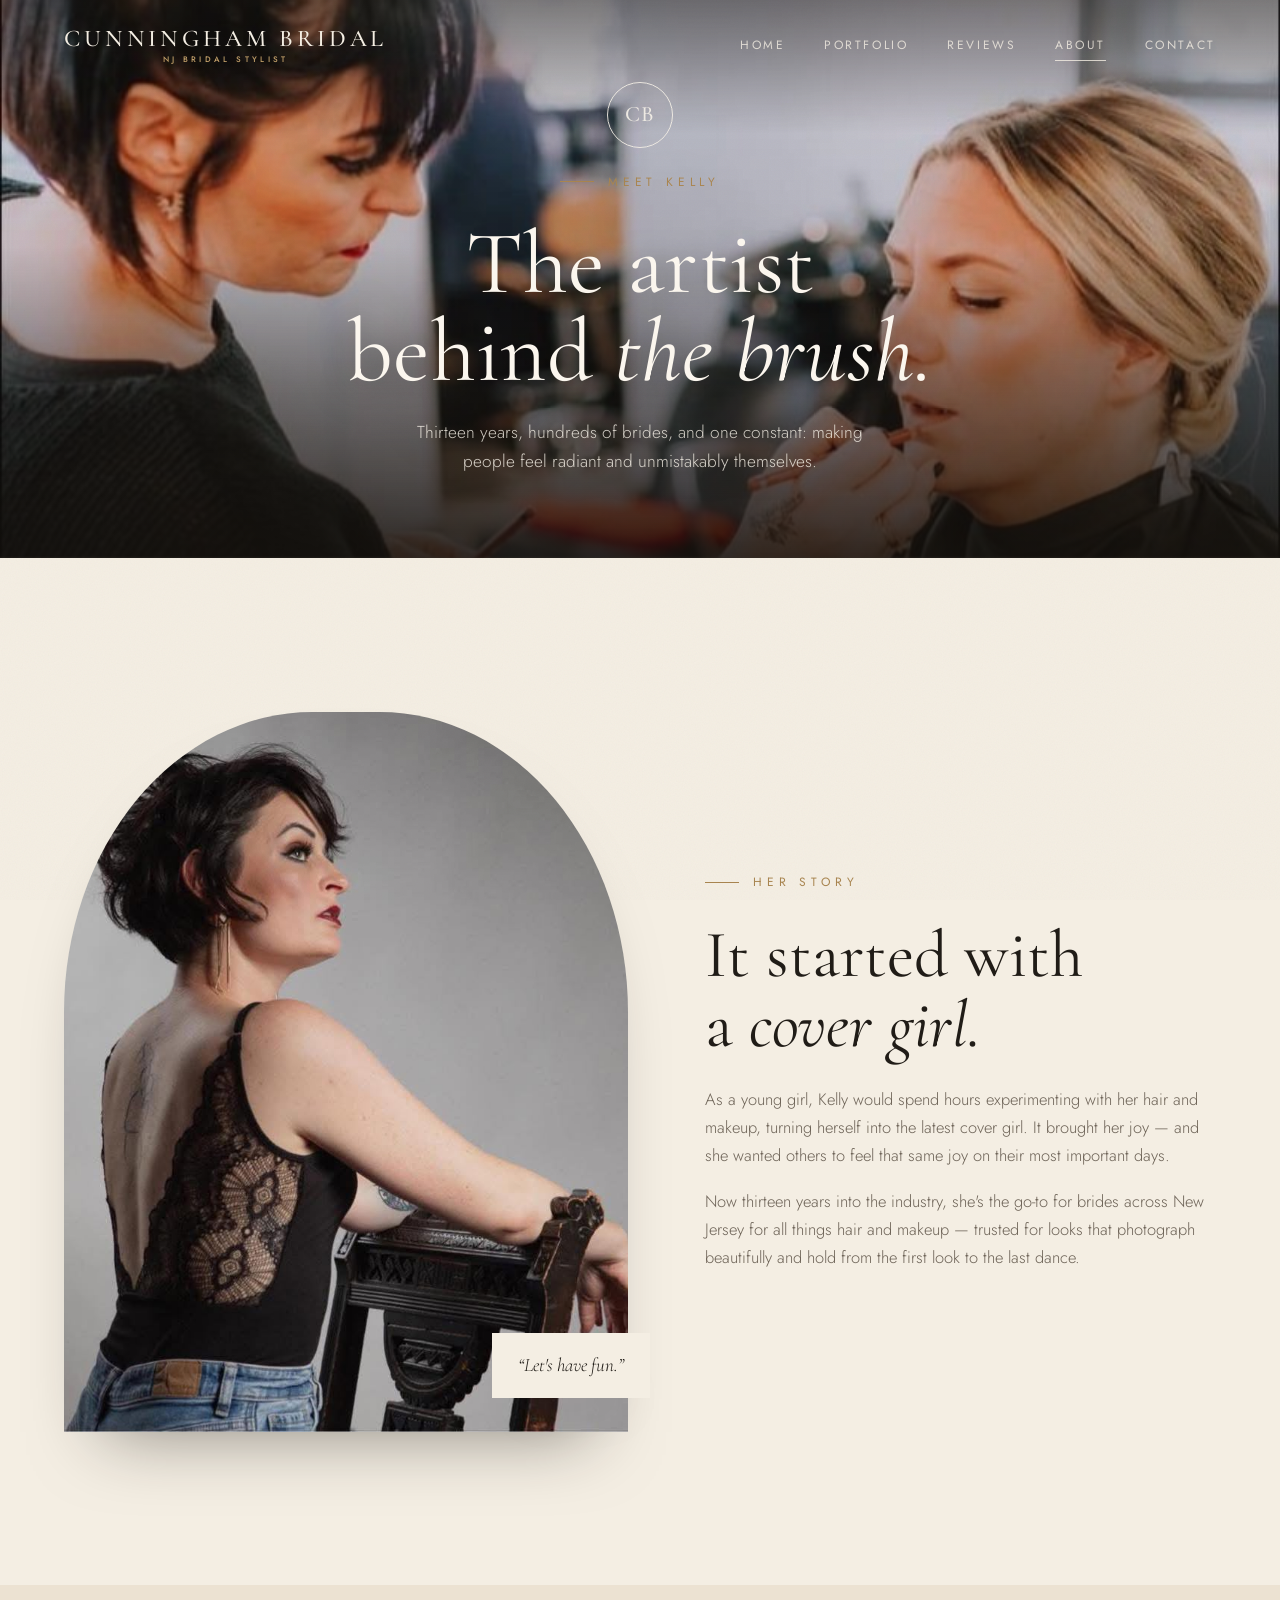
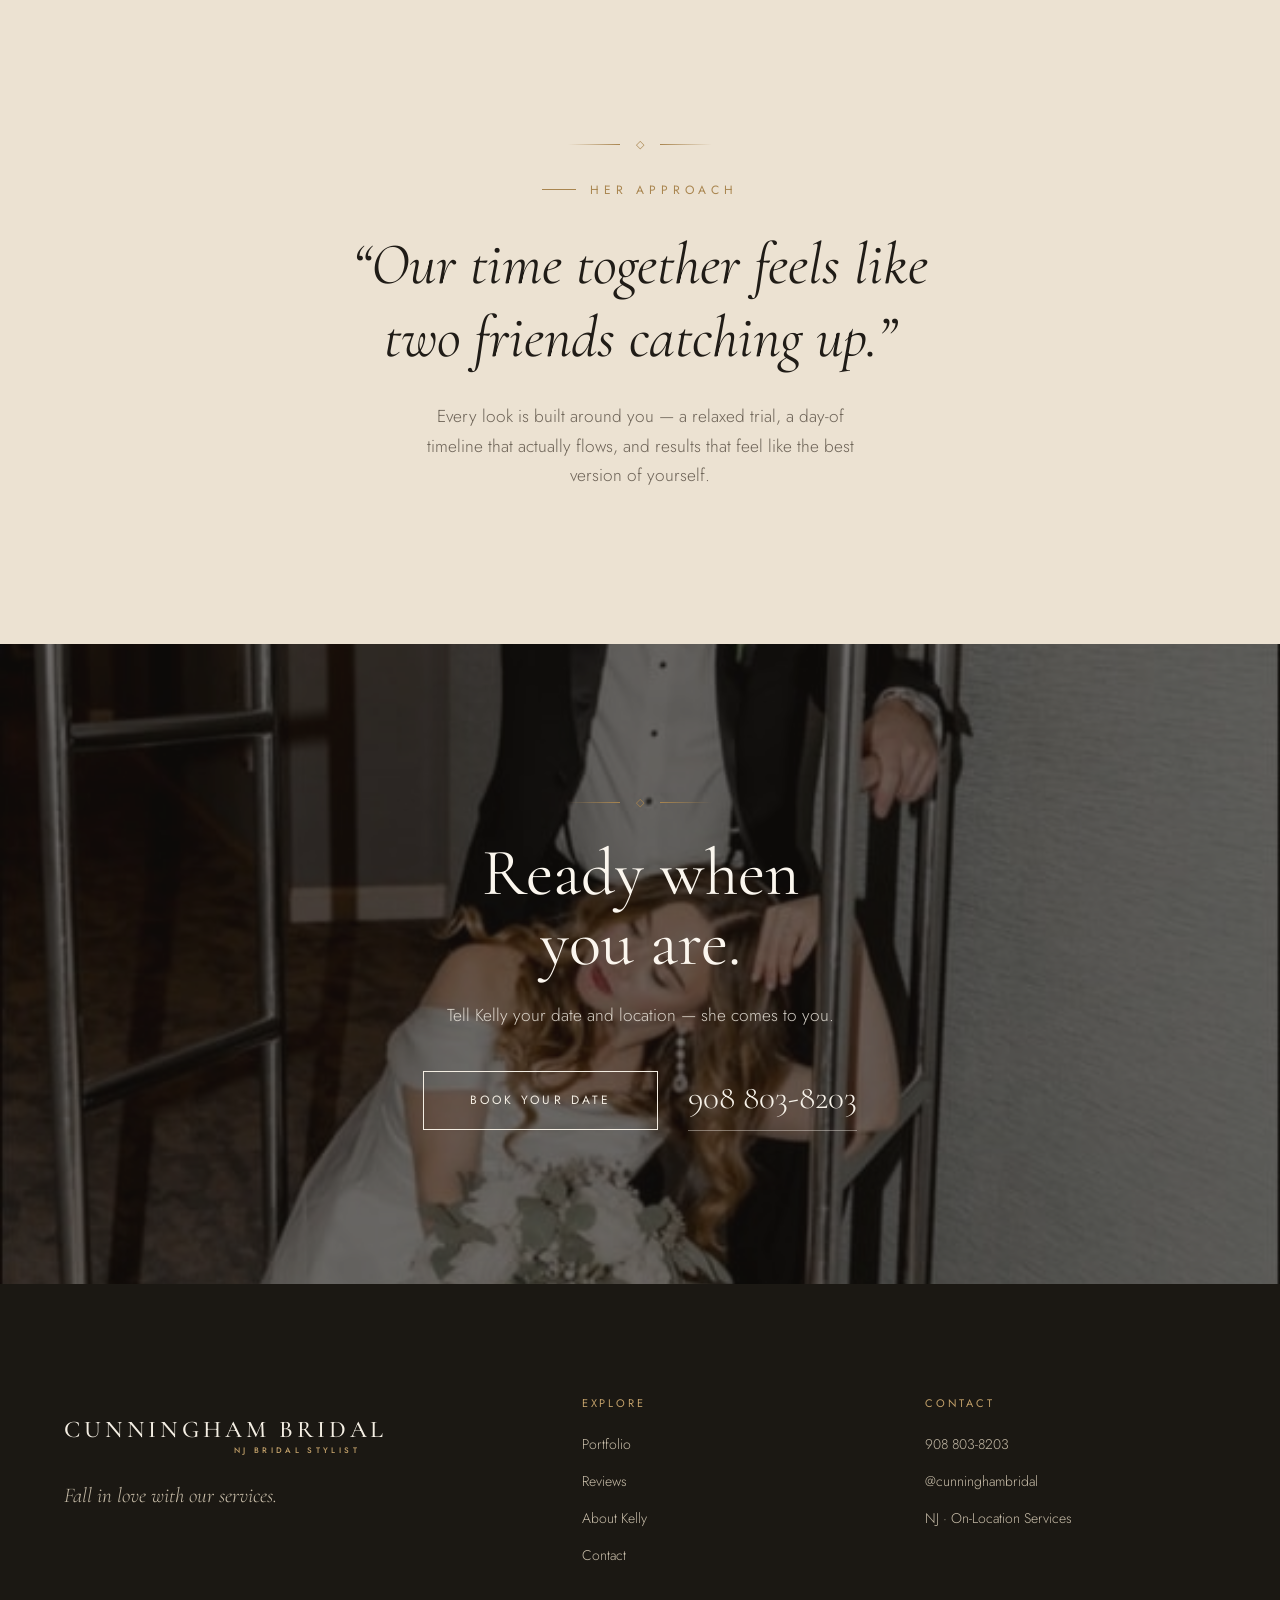
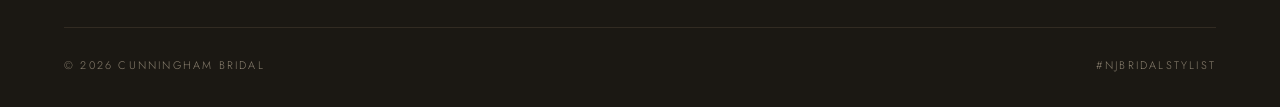
==== commit a6e3e19f: "About: use Kelly's real portrait in the story section" ====
--- a/about.html
+++ b/about.html
@@ -18,7 +18,7 @@
 
 <section class="section"><div class="wrap split">
 <div class="fig reveal">
-<img class="arch shadow" src="assets/photo-bridal-makeup.jpg" alt="Bride with soft glam bridal makeup">
+<img class="arch shadow" src="assets/kelly-portrait.jpg" alt="Kelly Cunningham" style="object-position:50% 30%">
 <div class="cap">“Let's have fun.”</div>
 </div>
 <div class="reveal d1">
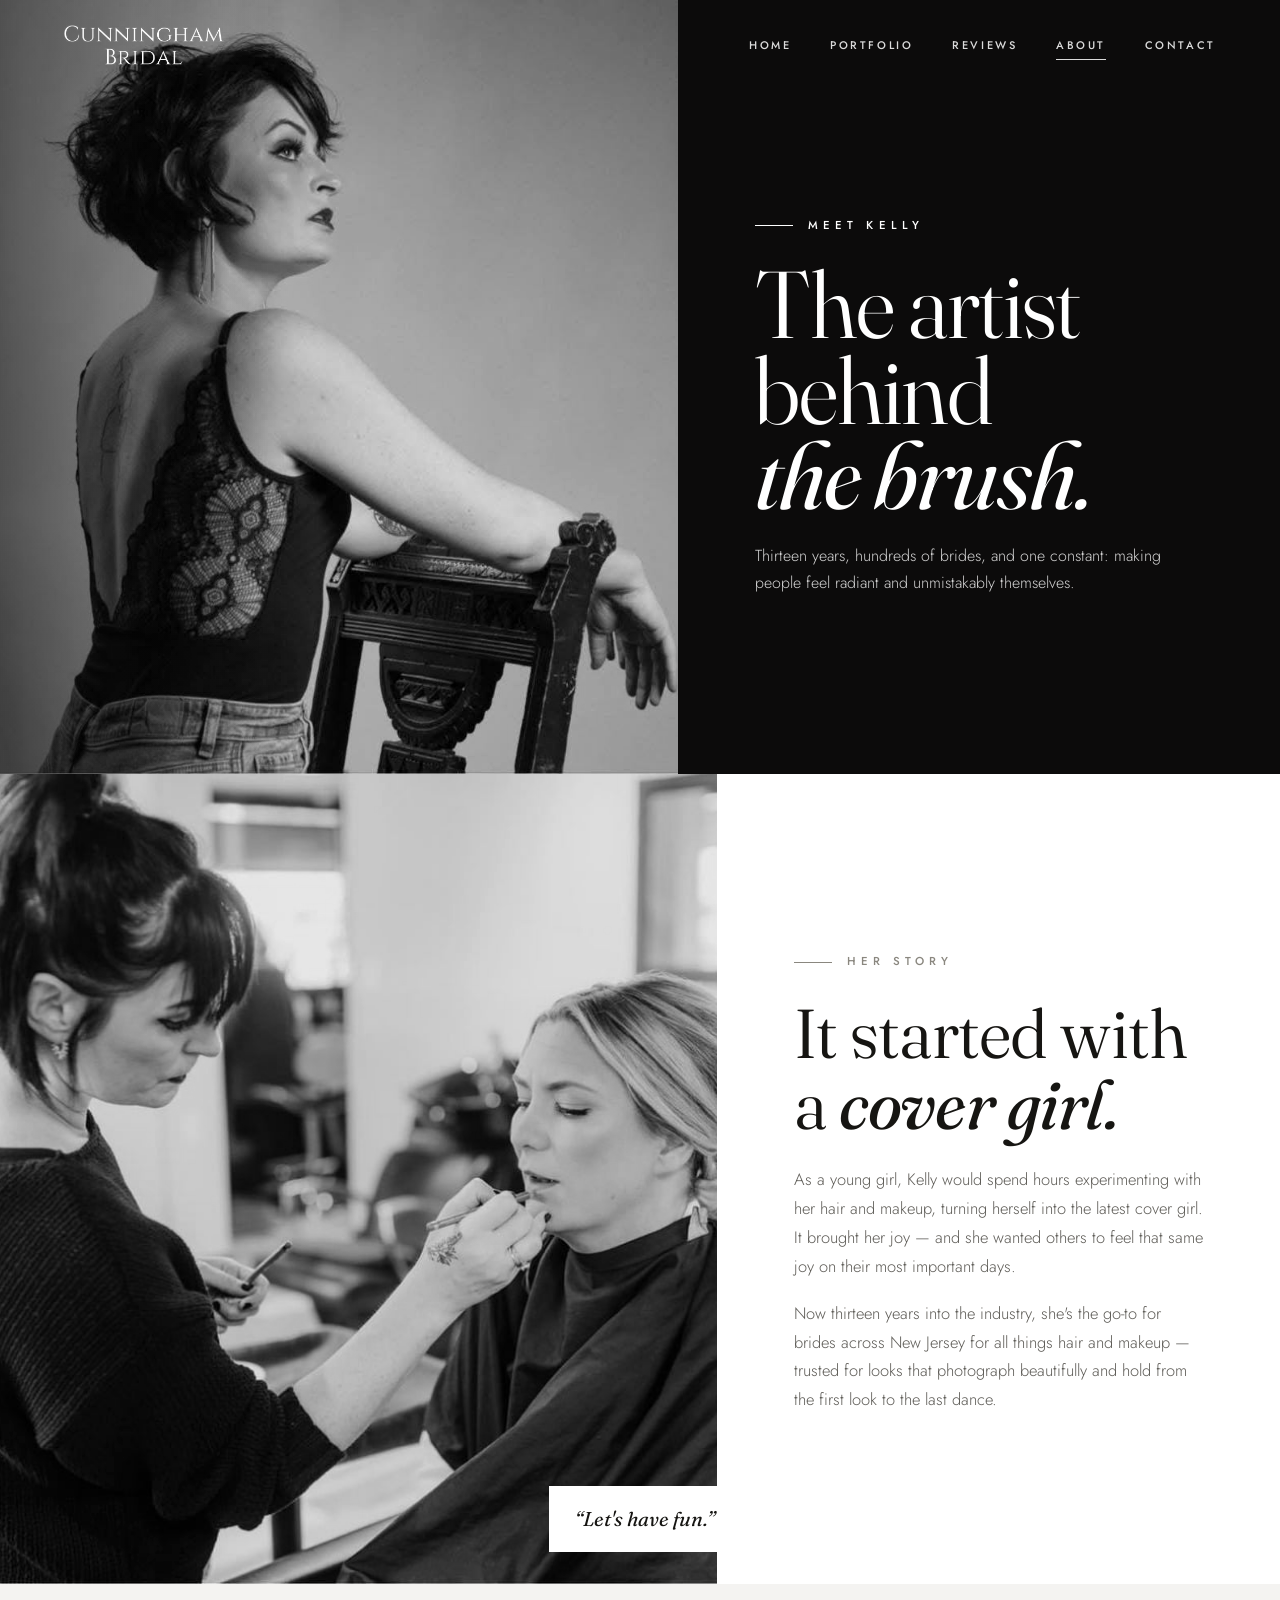
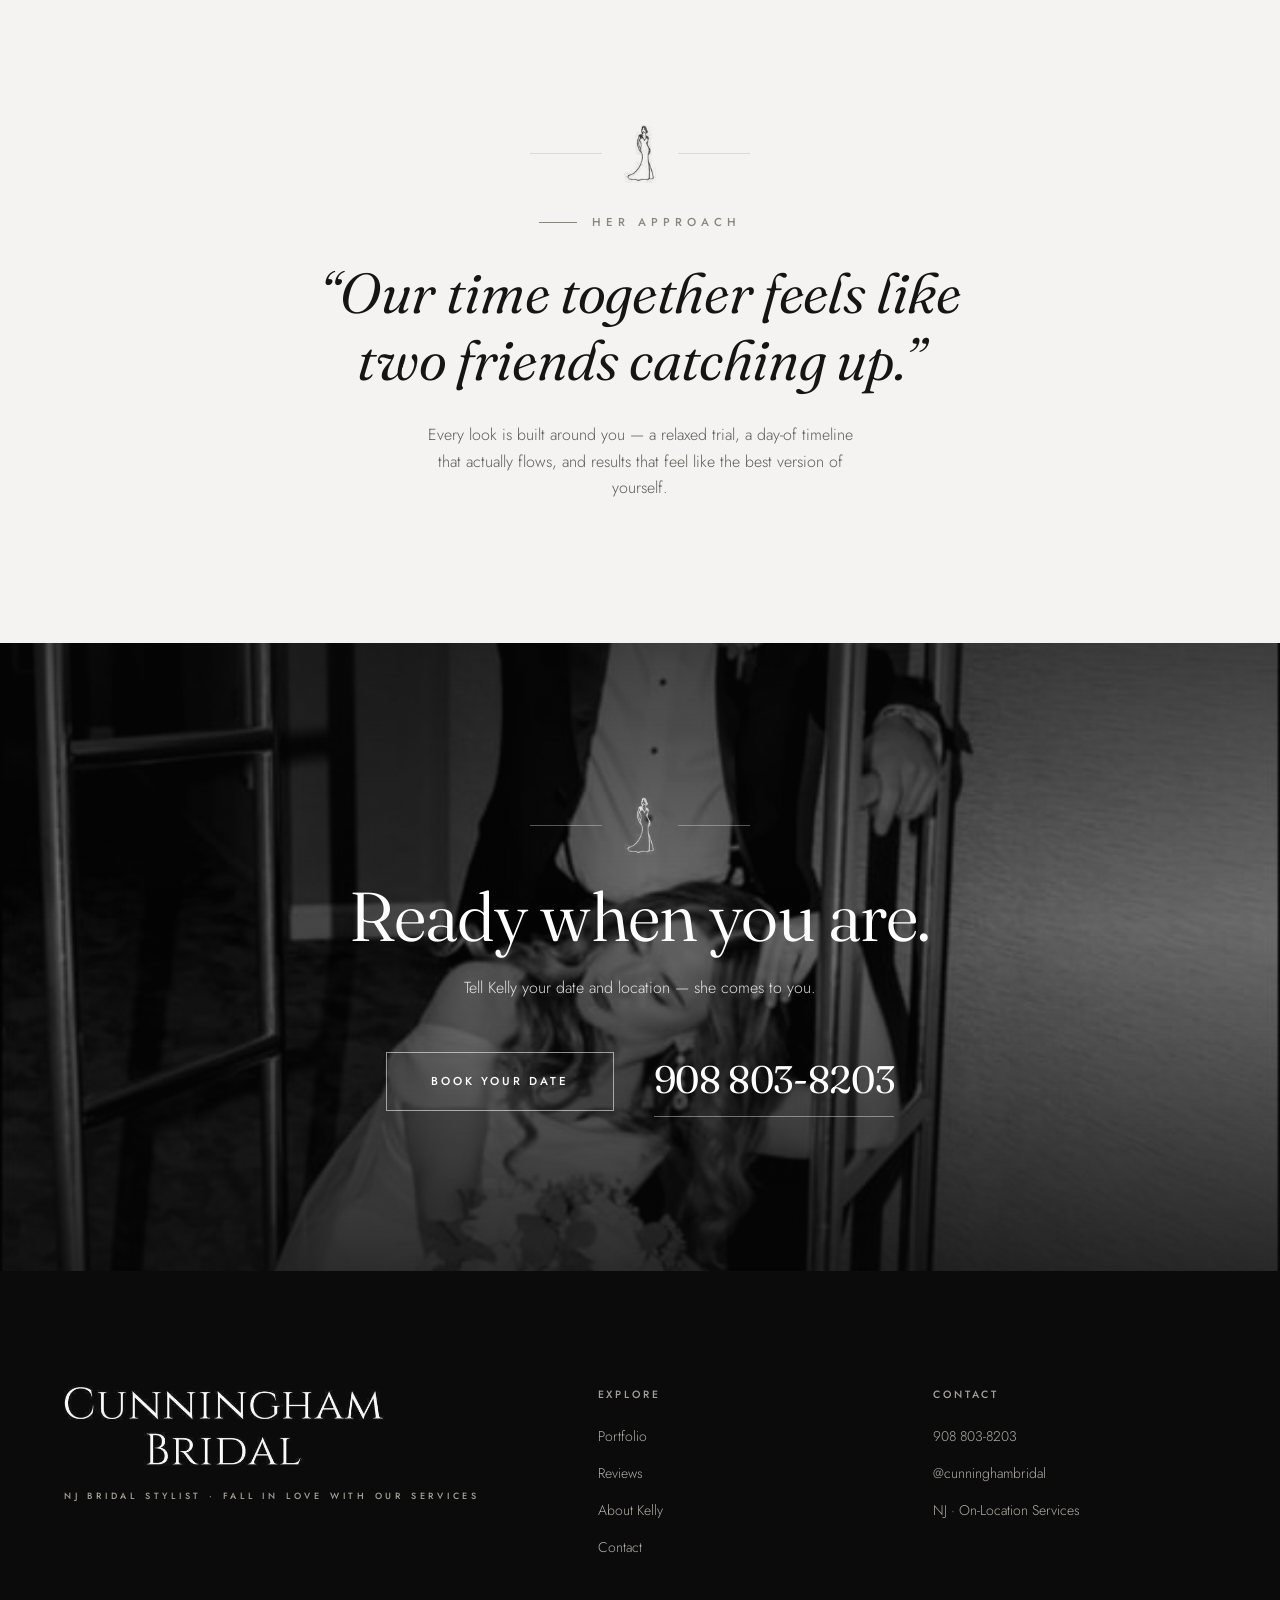
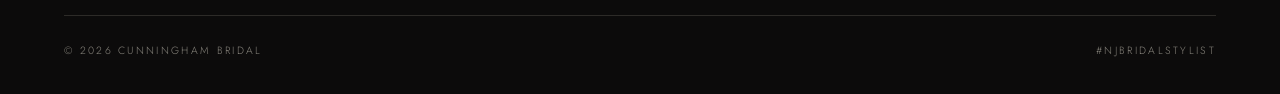
==== commit 765a62b1: "Elevation pass: black & white editorial folio (fixes Kelly's "too basic") Kelly's feedback was that " ====
--- a/about.html
+++ b/about.html
@@ -1,54 +1,51 @@
-<!DOCTYPE html><html lang="en"><head><meta charset="utf-8"><meta name="viewport" content="width=device-width,initial-scale=1"><title>About Kelly — Cunningham Bridal</title><meta name="description" content="Meet Kelly Cunningham — thirteen years of bridal hair and makeup, on-location across New Jersey."><link rel="stylesheet" href="site.css"><script src="site.js" defer></script></head><body>
+<!DOCTYPE html><html lang="en"><head><meta charset="utf-8"><meta name="viewport" content="width=device-width,initial-scale=1"><title>About Kelly — Cunningham Bridal</title><meta name="description" content="Meet Kelly Cunningham — thirteen years of bridal hair and makeup, on-location across New Jersey."><link rel="icon" type="image/svg+xml" href="assets/favicon.svg"><link rel="stylesheet" href="site.css"><script src="site.js" defer></script></head><body>
 
-<header class="top on-hero"><div class="wrap">
-<a class="brand" href="index.html">Cunningham Bridal<small>NJ BRIDAL STYLIST</small></a>
+<header class="top"><div class="wrap">
+<a class="brand" href="index.html"><img src="assets/logo-word-white.png" alt="Cunningham Bridal"></a>
 <button class="nav-toggle" aria-label="Menu"><span></span><span></span><span></span></button>
 <nav class="nav"><a href="index.html">Home</a><a href="portfolio.html">Portfolio</a><a href="reviews.html">Reviews</a><a href="about.html" aria-current="page">About</a><a href="contact.html">Contact</a></nav>
 </div></header>
 
-<section class="hero short">
-<div class="hero-img"><img src="assets/photo-makeup-session.jpg" alt="Kelly Cunningham at work"></div>
-<div class="wrap">
-<div class="mono">CB</div>
-<p class="eyebrow">Meet Kelly</p>
-<h1 class="display">The artist behind <em>the brush.</em></h1>
-<p class="lede">Thirteen years, hundreds of brides, and one constant: making people feel radiant and unmistakably themselves.</p>
+<!-- SUB HERO -->
+<section class="subhero">
+<div class="sh-media"><img src="assets/kelly-portrait.jpg" alt="Kelly Cunningham"></div>
+<div class="sh-panel">
+<p class="eyebrow reveal in">Meet Kelly</p>
+<h1 class="display reveal in d1">The artist behind <em>the brush.</em></h1>
+<p class="lede reveal in d2">Thirteen years, hundreds of brides, and one constant: making people feel radiant and unmistakably themselves.</p>
 </div>
 </section>
 
-<section class="section"><div class="wrap split">
-<div class="fig reveal">
-<img class="arch shadow" src="assets/kelly-portrait.jpg" alt="Kelly Cunningham" style="object-position:50% 30%">
-<div class="cap">“Let's have fun.”</div>
-</div>
-<div class="reveal d1">
+<!-- STORY (spread) -->
+<section class="spread">
+<div class="media"><img src="assets/photo-makeup-session.jpg" alt="Kelly Cunningham applying a client's makeup"><div class="cap">“Let's have fun.”</div></div>
+<div class="panel"><div class="panel-inner reveal">
 <p class="eyebrow">Her story</p>
 <h2 class="h2">It started with a <em>cover girl.</em></h2>
 <p class="body" style="margin-top:26px">As a young girl, Kelly would spend hours experimenting with her hair and makeup, turning herself into the latest cover girl. It brought her joy — and she wanted others to feel that same joy on their most important days.</p>
 <p class="body" style="margin-top:18px">Now thirteen years into the industry, she's the go-to for brides across New Jersey for all things hair and makeup — trusted for looks that photograph beautifully and hold from the first look to the last dance.</p>
-</div>
-</div></section>
+</div></div>
+</section>
 
-<section class="section bone center"><div class="wrap reveal" style="max-width:820px">
-<div class="orn"><i>◇</i></div>
-<p class="eyebrow">Her approach</p>
+<!-- APPROACH -->
+<section class="section bone center"><div class="wrap reveal" style="max-width:880px">
+<div class="rule-gown center"><span class="r"></span><img class="gown" src="assets/gown-black.png" alt=""><span class="r"></span></div>
+<p class="eyebrow" style="margin-top:30px">Her approach</p>
 <p class="serif-quote">“Our time together feels like two friends catching up.”</p>
 <p class="lede" style="margin:28px auto 0">Every look is built around you — a relaxed trial, a day-of timeline that actually flows, and results that feel like the best version of yourself.</p>
 </div></section>
 
-<section class="section cta"><div class="bgimg"><img src="assets/photo-couple.jpg" alt=""></div><div class="wrap reveal">
-<div class="orn"><i>◇</i></div>
-<h2 class="h2" style="max-width:16ch;margin:0 auto;color:#fbf6ee">Ready when you are.</h2>
-<p class="lede" style="margin:24px auto 40px">Tell Kelly your date and location — she comes to you.</p>
-<div style="display:flex;gap:30px;align-items:center;justify-content:center;flex-wrap:wrap">
-<a class="btn on-dark" href="contact.html">Book your date</a>
-<a class="tel" href="tel:+19088038203">908 803-8203</a>
-</div>
+<!-- CTA -->
+<section class="cta"><div class="bgimg"><img src="assets/photo-couple.jpg" alt=""></div><div class="wrap reveal">
+<div class="rule-gown center"><span class="r"></span><img class="gown" src="assets/gown-white.png" alt=""><span class="r"></span></div>
+<h2 class="h2" style="max-width:16ch;margin:26px auto 0">Ready when you are.</h2>
+<p class="lede" style="margin:24px auto 0;text-align:center">Tell Kelly your date and location — she comes to you.</p>
+<div class="cta-row"><a class="btn on-dark" href="contact.html">Book your date</a><a class="tel" href="tel:+19088038203">908 803-8203</a></div>
 </div></section>
 
 <footer class="foot"><div class="wrap">
 <div class="grid">
-<div><p class="brand">Cunningham Bridal<small>NJ BRIDAL STYLIST</small></p><p class="tagline">Fall in love with our services.</p></div>
+<div><img class="foot-logo" src="assets/logo-word-white.png" alt="Cunningham Bridal"><span class="stylist">NJ Bridal Stylist · Fall in love with our services</span></div>
 <div><h4>Explore</h4><ul><li><a href="portfolio.html">Portfolio</a></li><li><a href="reviews.html">Reviews</a></li><li><a href="about.html">About Kelly</a></li><li><a href="contact.html">Contact</a></li></ul></div>
 <div><h4>Contact</h4><ul><li><a href="tel:+19088038203">908 803-8203</a></li><li><a href="https://www.instagram.com/cunninghambridal" target="_blank" rel="noopener">@cunninghambridal</a></li><li>NJ · On-Location Services</li></ul></div>
 </div>
--- a/site.css
+++ b/site.css
@@ -1,218 +1,347 @@
-@import url('https://fonts.googleapis.com/css2?family=Cormorant+Garamond:ital,wght@0,400;0,500;0,600;1,400;1,500&family=Jost:wght@300;400;500&display=swap');
-
+@import url('https://fonts.googleapis.com/css2?family=Fraunces:ital,opsz,wght@0,9..144,300..600;1,9..144,400..600&family=Jost:wght@300;400;500&display=swap');
+
+/* =========================================================
+   Cunningham Bridal — black & white editorial folio
+   True black · crisp white · greys.  Elegant, with wit.
+   Display: Fraunces (high-contrast serif, echoes the logo)
+   UI/body: Jost.  Brand mark: the real logo art.
+   ========================================================= */
 :root{
-  --bg:#f4eee3;        /* warm ivory */
-  --bg2:#ece2d2;       /* bone */
-  --ink:#201c17;       /* espresso ink */
-  --soft:#6d6357;      /* muted body */
-  --line:#ddceb8;      /* warm hairline */
-  --gold:#a9854f;      /* champagne gold */
-  --gold-2:#c2a06a;    /* light gold (on dark) */
-  --dark:#1b1813;      /* espresso dark */
-  --dark2:#241f19;
-  --cream:#fbf7ef;
-  --serif:'Cormorant Garamond',Georgia,serif;
+  --white:#ffffff;
+  --paper:#f4f3f1;      /* soft light-grey alt bg */
+  --paper-2:#e9e7e3;    /* deeper light grey */
+  --black:#0c0b0b;      /* true black anchor */
+  --black-2:#171614;    /* raised dark panel */
+  --ink:#161512;        /* headlines / strong text on light */
+  --soft:#5e5c57;       /* muted body on light */
+  --soft-d:#b1aea7;     /* muted body on dark */
+  --mute:#8a877f;       /* eyebrow/label grey (light) */
+  --mute-d:#a4a199;     /* eyebrow/label grey (dark) */
+  --line:#dcdad4;       /* hairline (light) */
+  --line-d:#2d2b28;     /* hairline (dark) */
+  --serif:'Fraunces',Georgia,'Times New Roman',serif;
   --sans:'Jost','Helvetica Neue',Arial,sans-serif;
-  --max:1280px;
+  --max:1320px;
+  --pad:clamp(22px,5vw,68px);
 }
 *{box-sizing:border-box}
 html{scroll-behavior:smooth}
-body{margin:0;font-family:var(--sans);font-weight:300;background:var(--bg);color:var(--ink);line-height:1.7;-webkit-font-smoothing:antialiased;overflow-x:hidden}
+body{margin:0;font-family:var(--sans);font-weight:300;background:var(--white);color:var(--ink);
+  line-height:1.72;font-optical-sizing:auto;-webkit-font-smoothing:antialiased;overflow-x:hidden}
 img{display:block;max-width:100%}
-a{color:inherit;text-decoration:none;transition:color .3s,opacity .3s}
-.wrap{max-width:var(--max);margin:0 auto;padding:0 clamp(24px,5vw,64px)}
-/* subtle paper grain over everything */
-body::after{content:"";position:fixed;inset:0;z-index:2;pointer-events:none;opacity:.05;mix-blend-mode:multiply;
-  background-image:url("data:image/svg+xml;utf8,<svg xmlns='http://www.w3.org/2000/svg' width='160' height='160'><filter id='n'><feTurbulence type='fractalNoise' baseFrequency='0.85' numOctaves='2'/></filter><rect width='100%25' height='100%25' filter='url(%23n)'/></svg>")}
+a{color:inherit;text-decoration:none;transition:color .3s,opacity .3s,border-color .3s}
+.wrap{max-width:var(--max);margin:0 auto;padding:0 var(--pad)}
 
 /* ---------- type ---------- */
-.eyebrow{font-family:var(--sans);font-size:12px;font-weight:400;letter-spacing:.4em;text-transform:uppercase;color:var(--gold);margin:0 0 28px;display:flex;align-items:center;gap:14px}
-.eyebrow::before{content:"";width:34px;height:1px;background:var(--gold);display:inline-block}
+.eyebrow{font-family:var(--sans);font-size:11.5px;font-weight:500;letter-spacing:.44em;text-transform:uppercase;
+  color:var(--mute);margin:0 0 26px;display:inline-flex;align-items:center;gap:15px}
+.eyebrow::before{content:"";width:38px;height:1px;background:currentColor;display:inline-block}
 .center .eyebrow{justify-content:center}
-.display{font-family:var(--serif);font-weight:400;line-height:.98;letter-spacing:.004em;margin:0;font-size:clamp(52px,9vw,140px);text-wrap:balance}
-.display em,.h2 em,.h3 em{font-style:italic}
-.h2{font-family:var(--serif);font-weight:400;line-height:1.04;margin:0;font-size:clamp(38px,5.2vw,74px);text-wrap:balance}
-.h3{font-family:var(--serif);font-weight:400;line-height:1.12;margin:0;font-size:clamp(26px,3vw,40px)}
-.lede{font-size:clamp(16px,1.35vw,19px);color:var(--soft);margin:0;max-width:46ch;font-weight:300}
-.body{font-size:16.5px;color:var(--soft);margin:0;max-width:54ch}
-.serif-quote{font-family:var(--serif);font-style:italic;font-weight:400;font-size:clamp(30px,4.6vw,62px);line-height:1.24;margin:0;text-wrap:balance}
-
-/* ---------- buttons / links ---------- */
-.btn{position:relative;display:inline-block;font-family:var(--sans);font-size:12px;font-weight:400;letter-spacing:.26em;text-transform:uppercase;padding:18px 46px;border:1px solid var(--ink);color:var(--ink);background:transparent;cursor:pointer;overflow:hidden;z-index:0}
-.btn::before{content:"";position:absolute;inset:0;background:var(--ink);transform:translateY(101%);transition:transform .4s cubic-bezier(.7,0,.2,1);z-index:-1}
-.btn:hover{color:var(--bg)}
+.display,.h2,.h3{font-family:var(--serif);font-weight:340;text-wrap:balance;margin:0;color:var(--ink)}
+.display{line-height:.9;letter-spacing:-.014em;font-size:clamp(50px,10vw,150px)}
+.h2{line-height:1.02;letter-spacing:-.012em;font-size:clamp(34px,5.4vw,76px)}
+.h3{line-height:1.12;font-size:clamp(24px,3vw,40px)}
+.display em,.h2 em,.h3 em,.serif-quote em{font-style:italic;font-weight:420}
+.lede{font-size:clamp(15.5px,1.25vw,19px);color:var(--soft);margin:0;max-width:48ch;font-weight:300;line-height:1.68}
+.body{font-size:16.5px;color:var(--soft);margin:0;max-width:56ch;line-height:1.75}
+.serif-quote{font-family:var(--serif);font-style:italic;font-weight:360;font-size:clamp(28px,4.4vw,60px);
+  line-height:1.2;margin:0;letter-spacing:-.006em;text-wrap:balance;color:var(--ink)}
+
+/* ---------- buttons / links (crisp B&W inversions = the wit) ---------- */
+.btn{position:relative;display:inline-block;font-family:var(--sans);font-size:11.5px;font-weight:500;
+  letter-spacing:.26em;text-transform:uppercase;padding:19px 44px;border:1px solid var(--ink);color:var(--ink);
+  background:transparent;cursor:pointer;overflow:hidden;z-index:0}
+.btn::before{content:"";position:absolute;inset:0;background:var(--ink);transform:translateY(101%);
+  transition:transform .45s cubic-bezier(.7,0,.2,1);z-index:-1}
+.btn:hover{color:var(--white)}
 .btn:hover::before{transform:translateY(0)}
-.btn.solid{background:var(--ink);color:var(--bg);border-color:var(--ink)}
-.btn.solid::before{background:var(--gold)}
-.btn.solid:hover{color:#fff}
-.btn.on-dark{border-color:var(--bg);color:var(--bg)}
-.btn.on-dark::before{background:var(--bg)}
-.btn.on-dark:hover{color:var(--ink)}
-.ulink{position:relative;font-size:12px;letter-spacing:.22em;text-transform:uppercase;padding-bottom:5px;color:var(--ink)}
-.ulink::after{content:"";position:absolute;left:0;bottom:0;width:100%;height:1px;background:var(--gold);transform:scaleX(1);transform-origin:right;transition:transform .4s}
+.btn.solid{background:var(--ink);color:var(--white);border-color:var(--ink)}
+.btn.solid::before{background:var(--white)}
+.btn.solid:hover{color:var(--ink)}
+.btn.on-dark{border-color:rgba(255,255,255,.55);color:var(--white)}
+.btn.on-dark::before{background:var(--white)}
+.btn.on-dark:hover{color:var(--black)}
+.ulink{position:relative;font-size:11.5px;font-weight:500;letter-spacing:.22em;text-transform:uppercase;
+  padding-bottom:6px;color:inherit;white-space:nowrap}
+.ulink::after{content:"";position:absolute;left:0;bottom:0;width:100%;height:1px;background:currentColor;
+  transform:scaleX(1);transform-origin:right;transition:transform .45s}
 .ulink:hover::after{transform:scaleX(0);transform-origin:left}
-.tel{font-family:var(--serif);font-size:clamp(24px,2.6vw,36px);border-bottom:1px solid var(--line);padding-bottom:3px}
-.tel:hover{border-color:var(--gold)}
-
-/* ---------- header (transparent over hero, solid on scroll) ---------- */
-.top{position:fixed;top:0;left:0;right:0;z-index:40;transition:background .4s,box-shadow .4s,padding .4s;padding:8px 0}
-.top .wrap{display:flex;align-items:center;justify-content:space-between;height:74px;gap:20px}
-.brand{font-family:var(--serif);font-size:24px;font-weight:500;letter-spacing:.16em;text-transform:uppercase;white-space:nowrap;line-height:1}
-.brand small{display:block;font-family:var(--sans);font-size:8px;letter-spacing:.42em;color:var(--gold);text-align:center;margin-top:4px}
-.top.solid{background:rgba(244,238,227,.9);backdrop-filter:blur(12px);box-shadow:0 1px 0 var(--line);padding:0}
-.top.on-hero:not(.solid){color:#f4eee3}
-.top.on-hero:not(.solid) .brand small{color:var(--gold-2)}
-.nav{display:flex;gap:clamp(22px,3vw,44px)}
-.nav a{font-size:12px;font-weight:400;letter-spacing:.22em;text-transform:uppercase;padding:6px 0;opacity:.8;position:relative}
-.nav a::after{content:"";position:absolute;left:0;bottom:0;width:100%;height:1px;background:currentColor;transform:scaleX(0);transform-origin:left;transition:transform .35s}
+.tel{font-family:var(--serif);font-weight:380;font-size:clamp(26px,3vw,44px);border-bottom:1px solid var(--line);
+  padding-bottom:4px;letter-spacing:-.01em;white-space:nowrap}
+.tel:hover{border-color:var(--ink)}
+
+/* ---------- header ---------- */
+.top{position:fixed;top:0;left:0;right:0;z-index:40;transition:background .45s,box-shadow .45s,padding .45s;padding:12px 0;color:var(--white)}
+.top .wrap{display:flex;align-items:center;justify-content:space-between;height:66px;gap:20px}
+.brand{display:inline-block;line-height:0}
+.brand img{height:clamp(28px,4.2vw,40px);width:auto;display:block}
+.top.solid{background:var(--black);box-shadow:0 1px 0 var(--line-d);padding:4px 0}
+.nav{display:flex;gap:clamp(20px,3vw,42px)}
+.nav a{font-size:11px;font-weight:500;letter-spacing:.24em;text-transform:uppercase;padding:6px 0;opacity:.85;position:relative}
+.nav a::after{content:"";position:absolute;left:0;bottom:0;width:100%;height:1px;background:currentColor;
+  transform:scaleX(0);transform-origin:left;transition:transform .38s}
 .nav a:hover{opacity:1}.nav a:hover::after,.nav a[aria-current]::after{transform:scaleX(1)}
-.nav-toggle{display:none;width:44px;height:44px;background:transparent;border:0;cursor:pointer;flex-direction:column;align-items:center;justify-content:center;gap:5px}
-.nav-toggle span{display:block;width:26px;height:1.5px;background:currentColor;transition:transform .3s,opacity .25s}
-
-/* ---------- hero (cinematic full-screen) ---------- */
-.hero{position:relative;height:100svh;min-height:600px;display:flex;align-items:flex-end;overflow:hidden}
-.hero-img{position:absolute;inset:0;z-index:0}
-.hero-img img{width:100%;height:100%;object-fit:cover;object-position:50% 32%;animation:heroZoom 14s ease-out forwards;will-change:transform}
-@keyframes heroZoom{from{transform:scale(1.12)}to{transform:scale(1)}}
-.hero::before{content:"";position:absolute;inset:0;z-index:1;background:linear-gradient(180deg,rgba(20,17,13,.5) 0%,rgba(20,17,13,.08) 24%,rgba(20,17,13,.12) 44%,rgba(20,17,13,.5) 70%,rgba(20,17,13,.86) 100%)}
-.hero .wrap{position:relative;z-index:3;width:100%;color:#f6f1e8;padding-bottom:clamp(56px,9vh,120px);text-shadow:0 2px 40px rgba(18,15,11,.55)}
-.hero .mono{margin-bottom:26px}
-.hero .display{color:#fbf6ee}
-.hero .lede{color:rgba(246,241,232,.82);margin-top:26px}
-.hero .actions{display:flex;align-items:center;gap:30px;flex-wrap:wrap;margin-top:42px}
-.scroll-cue{position:absolute;left:50%;bottom:26px;z-index:3;transform:translateX(-50%);color:rgba(246,241,232,.7);font-size:10px;letter-spacing:.34em;text-transform:uppercase;display:flex;flex-direction:column;align-items:center;gap:12px}
-.scroll-cue::after{content:"";width:1px;height:46px;background:rgba(246,241,232,.5);animation:cue 2s ease-in-out infinite}
-@keyframes cue{0%,100%{transform:scaleY(.4);transform-origin:top;opacity:.4}50%{transform:scaleY(1);opacity:1}}
-
-/* monogram crest */
-.mono{font-family:var(--serif);font-weight:500;font-size:22px;letter-spacing:.04em;width:66px;height:66px;border:1px solid currentColor;border-radius:50%;display:grid;place-items:center;opacity:.9}
-
-/* short page-hero (sub-pages) */
-.hero.short{height:clamp(440px,62vh,640px);min-height:0;align-items:center}
-.hero.short .wrap{padding-bottom:0;text-align:center;max-width:840px;margin:0 auto}
-.hero.short .eyebrow{justify-content:center}
-.hero.short .display{margin:0 auto;font-size:clamp(46px,7vw,104px)}
-.hero.short .lede{margin:22px auto 0}
-.hero.short .mono{margin:0 auto 24px}
-
-/* ---------- marquee ticker ---------- */
-.marquee{background:var(--dark);color:var(--bg);overflow:hidden;padding:22px 0;border-top:1px solid var(--dark2)}
-.marquee .track{display:flex;gap:56px;width:max-content;animation:scrollX 26s linear infinite;font-family:var(--serif);font-style:italic;font-size:clamp(22px,2.4vw,32px);white-space:nowrap;color:#e8ddc9}
-.marquee .track span{display:flex;align-items:center;gap:56px}
-.marquee .track span::after{content:"◇";color:var(--gold-2);font-size:12px;font-style:normal}
-@keyframes scrollX{to{transform:translateX(-50%)}}
+.nav-toggle{display:none;width:46px;height:46px;background:transparent;border:0;cursor:pointer;
+  flex-direction:column;align-items:center;justify-content:center;gap:6px;color:inherit}
+.nav-toggle span{display:block;width:27px;height:1.5px;background:currentColor;transition:transform .3s,opacity .25s}
+
+/* ---------- gown divider (ownable motif from the logo) ---------- */
+.rule-gown{display:flex;align-items:center;gap:clamp(14px,2.4vw,22px);width:fit-content;color:var(--line)}
+.rule-gown.center{margin-left:auto;margin-right:auto}
+.rule-gown .r{height:1px;width:clamp(42px,7vw,72px);background:currentColor}
+.rule-gown .gown{height:clamp(40px,5.4vw,58px);width:auto;opacity:.92}
+.section.dark .rule-gown,.feature .rule-gown,.cta .rule-gown,.brandmark .rule-gown,.subhero .rule-gown{color:rgba(255,255,255,.32)}
+
+/* ---------- photos: grayscale system, colour on hover, colour in lightbox ---------- */
+.hero-media img,.subhero .sh-media img,.spread .media img,.frame img,.gcell img,.cta .bgimg img,.feature-media img{
+  filter:grayscale(1) contrast(1.03)}
+.hero-media img,.subhero .sh-media img,.cta .bgimg img{transition:filter .7s ease,transform 1s ease}
+.spread .media img,.frame img,.gcell img{transition:filter .7s cubic-bezier(.2,.7,.2,1),transform 1.1s cubic-bezier(.2,.7,.2,1)}
+.spread .media:hover img,.frame:hover img,.gcell:hover img{filter:grayscale(0) contrast(1)}
+.color img,.feature.color .feature-media img,.spread.color .media img{filter:none!important}
+.lightbox img{filter:none}
+
+/* ---------- HERO (home) ---------- */
+.hero{position:relative;min-height:100svh;display:flex;align-items:flex-end;overflow:hidden;background:var(--black)}
+.hero-media{position:absolute;inset:0;z-index:0}
+.hero-media img{width:100%;height:100%;object-fit:cover;object-position:52% 28%;animation:heroZoom 16s ease-out forwards;will-change:transform}
+@keyframes heroZoom{from{transform:scale(1.1)}to{transform:scale(1)}}
+.hero::before{content:"";position:absolute;inset:0;z-index:1;background:
+  linear-gradient(115deg,rgba(6,6,6,.78) 0%,rgba(6,6,6,.34) 42%,rgba(6,6,6,.06) 68%,rgba(6,6,6,.3) 100%),
+  linear-gradient(0deg,rgba(6,6,6,.9) 0%,rgba(6,6,6,.12) 44%,rgba(6,6,6,.24) 100%)}
+.hero-grid{position:relative;z-index:3;width:100%;color:var(--white);padding-bottom:clamp(60px,10vh,128px);padding-top:130px}
+.hero-meta{font-size:11px;font-weight:500;letter-spacing:.42em;text-transform:uppercase;color:var(--white);
+  margin:0 0 clamp(20px,4vh,38px);display:flex;align-items:center;gap:16px;flex-wrap:wrap;opacity:.9}
+.hero-meta::before{content:"";width:40px;height:1px;background:currentColor}
+.nameplate{font-family:var(--serif);font-weight:330;line-height:.86;letter-spacing:-.022em;margin:0;
+  font-size:clamp(58px,13vw,182px);color:var(--white)}
+.nameplate em{font-style:italic;font-weight:360}
+.hero-lede{color:rgba(255,255,255,.9);margin:clamp(24px,3.4vh,36px) 0 0;max-width:40ch;
+  font-size:clamp(16px,1.4vw,20px);line-height:1.7;font-weight:300}
+.hero-cta{display:flex;align-items:center;gap:clamp(22px,3vw,38px);flex-wrap:wrap;margin-top:clamp(30px,4.4vh,46px)}
+.hero-rail{position:absolute;right:clamp(18px,3vw,42px);top:50%;z-index:3;transform:translateY(-50%) rotate(90deg);
+  transform-origin:right center;font-size:10.5px;font-weight:500;letter-spacing:.5em;text-transform:uppercase;
+  color:rgba(255,255,255,.55);white-space:nowrap}
+.scroll-cue{position:absolute;left:50%;bottom:22px;z-index:3;transform:translateX(-50%);color:rgba(255,255,255,.6);
+  font-size:9.5px;letter-spacing:.36em;text-transform:uppercase;display:flex;flex-direction:column;align-items:center;gap:12px}
+.scroll-cue::after{content:"";width:1px;height:46px;background:rgba(255,255,255,.45);animation:cue 2.2s ease-in-out infinite}
+@keyframes cue{0%,100%{transform:scaleY(.35);transform-origin:top;opacity:.35}50%{transform:scaleY(1);opacity:1}}
+
+/* ---------- sub-page hero (editorial split) ---------- */
+.subhero{position:relative;min-height:clamp(560px,86vh,880px);display:grid;grid-template-columns:1.06fr .94fr;
+  background:var(--black);color:var(--white);overflow:hidden}
+.subhero.flip{grid-template-columns:.94fr 1.06fr}
+.subhero .sh-media{position:relative;overflow:hidden}
+.subhero.flip .sh-media{order:2}
+.subhero .sh-media img{width:100%;height:100%;object-fit:cover;animation:heroZoom 16s ease-out forwards}
+.subhero .sh-media::after{content:"";position:absolute;inset:0;background:linear-gradient(90deg,rgba(6,6,6,.55),transparent 42%)}
+.subhero.flip .sh-media::after{background:linear-gradient(270deg,rgba(6,6,6,.55),transparent 42%)}
+.subhero .sh-panel{display:flex;flex-direction:column;justify-content:center;padding:clamp(80px,9vw,120px) clamp(40px,6vw,92px) clamp(48px,6vw,80px)}
+.subhero .eyebrow{color:var(--white);opacity:.9}
+.subhero .display{color:var(--white);font-size:clamp(46px,7.4vw,124px)}
+.subhero .lede{color:rgba(255,255,255,.82);margin-top:26px}
+.subhero .sh-stars{color:var(--white);letter-spacing:.34em;font-size:17px;margin-top:22px}
 
 /* ---------- sections ---------- */
-.section{position:relative;padding:clamp(88px,12vw,168px) 0}
-.section.tight{padding:clamp(58px,8vw,104px) 0}
-.section.bone{background:var(--bg2)}
-.section.dark{background:var(--dark);color:var(--bg)}
-.section.dark .eyebrow{color:var(--gold-2)}.section.dark .eyebrow::before{background:var(--gold-2)}
-.section.dark .lede,.section.dark .body{color:#c8bda9}
+.section{position:relative;padding:clamp(84px,11vw,158px) 0}
+.section.tight{padding:clamp(56px,8vw,104px) 0}
+.section.bone{background:var(--paper)}
+.section.dark{background:var(--black);color:var(--white)}
+.section.dark .eyebrow{color:var(--mute-d)}
+.section.dark .display,.section.dark .h2,.section.dark .h3,.section.dark .serif-quote{color:var(--white)}
+.section.dark .lede,.section.dark .body{color:var(--soft-d)}
 .center{text-align:center}
 .center .lede,.center .body{margin-left:auto;margin-right:auto}
-.snum{font-family:var(--serif);font-size:clamp(15px,1vw,16px);color:var(--gold);letter-spacing:.08em}
-.arch{border-top-left-radius:clamp(140px,44%,300px);border-top-right-radius:clamp(140px,44%,300px)}
-.shadow{box-shadow:0 40px 70px -40px rgba(32,28,23,.5)}
-
-/* ---------- editorial numbered services ---------- */
-.svc{border-top:1px solid var(--line);padding:clamp(26px,3vw,42px) 0;display:grid;grid-template-columns:auto 1fr auto;gap:clamp(20px,4vw,60px);align-items:center;transition:padding-left .4s;position:relative}
-.svc:last-child{border-bottom:1px solid var(--line)}
-.svc .no{font-family:var(--serif);font-size:clamp(24px,2vw,30px);color:var(--gold);width:2.4em}
-.svc .name{font-family:var(--serif);font-size:clamp(30px,4vw,56px);line-height:1;transition:transform .4s}
-.svc .desc{font-size:14px;color:var(--soft);max-width:32ch;text-align:right;justify-self:end}
-.svc:hover .name{transform:translateX(14px);color:var(--gold)}
-
-/* ---------- overlap split (about) ---------- */
-.split{display:grid;grid-template-columns:1.05fr .95fr;gap:clamp(36px,6vw,90px);align-items:center}
-.split .fig{position:relative}
-.split .fig img{width:100%;height:clamp(460px,58vw,720px);object-fit:cover}
-.split .fig .cap{position:absolute;right:-22px;bottom:34px;background:var(--bg);padding:20px 26px;max-width:210px;font-family:var(--serif);font-style:italic;font-size:19px;line-height:1.3;box-shadow:0 30px 50px -30px rgba(32,28,23,.4)}
-.section.dark .split .fig .cap{background:var(--dark2);color:var(--bg)}
-
-/* ---------- editorial gallery + lightbox ---------- */
-.gallery{display:grid;grid-template-columns:repeat(12,1fr);gap:clamp(14px,1.6vw,24px);grid-auto-flow:dense}
-.gcell{overflow:hidden;position:relative;cursor:pointer}
-.gcell img{width:100%;height:100%;object-fit:cover;transition:transform 1.1s cubic-bezier(.2,.7,.2,1)}
-.gcell:hover img{transform:scale(1.06)}
-.gcell::after{content:"View";position:absolute;inset:0;display:grid;place-items:center;color:#fbf6ee;font-size:11px;letter-spacing:.26em;text-transform:uppercase;background:rgba(27,24,19,.32);opacity:0;transition:opacity .4s}
+.head-row{display:flex;justify-content:space-between;align-items:flex-end;gap:26px;flex-wrap:wrap;margin-bottom:clamp(30px,4vw,54px)}
+
+/* ---------- BRANDMARK interstitial (the logo + authority moment) ---------- */
+.brandmark{background:var(--black);color:var(--white);text-align:center;padding:clamp(66px,9vw,120px) var(--pad);position:relative}
+.brandmark-logo{width:clamp(258px,42vw,540px);margin:0 auto}
+.authority-line{font-family:var(--serif);font-weight:330;font-size:clamp(24px,3.8vw,50px);line-height:1.16;
+  margin:clamp(34px,5vw,56px) auto 0;display:flex;align-items:center;justify-content:center;
+  gap:clamp(16px,2.6vw,38px);flex-wrap:wrap;letter-spacing:-.01em;color:var(--white)}
+.authority-line i{font-style:normal;color:var(--mute-d);font-size:.42em;transform:translateY(-.12em)}
+
+/* ---------- marquee ---------- */
+.marquee{background:var(--black-2);color:var(--white);overflow:hidden;padding:20px 0;border-top:1px solid var(--line-d);border-bottom:1px solid var(--line-d)}
+.marquee .track{display:flex;width:max-content;animation:scrollX 32s linear infinite;
+  font-family:var(--serif);font-style:italic;font-weight:400;font-size:clamp(20px,2.2vw,30px);white-space:nowrap;color:#efece6}
+.marquee .track span{display:flex;align-items:center;gap:52px;padding-right:52px}
+.marquee .track span::after{content:"◇";color:var(--mute-d);font-size:11px;font-style:normal}
+@keyframes scrollX{to{transform:translateX(-50%)}}
+
+/* ---------- SPREAD (edge-to-edge asymmetric split) ---------- */
+.spread{display:grid;grid-template-columns:1.12fr .88fr;align-items:stretch;min-height:min(90vh,880px)}
+.spread.dark{background:var(--black);color:var(--white)}
+.spread.bone{background:var(--paper)}
+.spread .media{position:relative;overflow:hidden;min-height:56vw}
+.spread .media img{width:100%;height:100%;object-fit:cover}
+.spread .panel{display:flex;flex-direction:column;justify-content:center;padding:clamp(48px,7vw,110px) clamp(40px,6vw,96px)}
+.spread .panel-inner{max-width:520px}
+.spread.flip .media{order:2}
+.spread.flip .panel{order:1}
+.spread.dark .display,.spread.dark .h2{color:var(--white)}
+.spread.dark .lede,.spread.dark .body{color:var(--soft-d)}
+.spread.dark .eyebrow{color:var(--mute-d)}
+.spread .cap{position:absolute;bottom:32px;background:var(--white);color:var(--ink);padding:20px 26px;max-width:220px;
+  font-family:var(--serif);font-style:italic;font-weight:400;font-size:20px;line-height:1.28;
+  box-shadow:0 34px 60px -34px rgba(0,0,0,.5)}
+.spread:not(.flip) .cap{right:-24px}
+.spread.flip .cap{left:-24px}
+
+/* ---------- FEATURE (full-bleed image + overlaid editorial copy) ---------- */
+.feature{position:relative;min-height:min(96vh,900px);display:flex;align-items:flex-end;overflow:hidden;background:var(--black);color:var(--white)}
+.feature-media{position:absolute;inset:0;z-index:0}
+.feature-media img{width:100%;height:100%;object-fit:cover;object-position:58% 42%}
+.feature::before{content:"";position:absolute;inset:0;z-index:1;background:
+  linear-gradient(90deg,rgba(6,6,6,.9) 0%,rgba(6,6,6,.5) 40%,rgba(6,6,6,.1) 80%),
+  linear-gradient(0deg,rgba(6,6,6,.72),transparent 46%)}
+.feature .wrap{position:relative;z-index:2;width:100%;padding-top:clamp(80px,10vw,130px);padding-bottom:clamp(70px,9vw,120px)}
+.feature .panel-inner{max-width:780px}
+.feature .rule-gown{margin-bottom:30px}
+.feature .serif-quote{color:var(--white)}
+.feature .lede{color:rgba(255,255,255,.82);margin-top:30px;max-width:52ch}
+
+/* ---------- numbered services ---------- */
+.svc-list{border-top:1px solid var(--line);margin-top:clamp(28px,4vw,44px)}
+.spread.dark .svc-list{border-color:var(--line-d)}
+.svc{border-bottom:1px solid var(--line);padding:clamp(20px,2.4vw,30px) 0;display:grid;
+  grid-template-columns:auto 1fr auto;gap:clamp(16px,3vw,40px);align-items:baseline;position:relative;transition:padding-left .4s}
+.spread.dark .svc{border-color:var(--line-d)}
+.svc .no{font-family:var(--serif);font-size:15px;font-weight:500;color:var(--mute);letter-spacing:.05em;padding-top:.4em}
+.spread.dark .svc .no{color:var(--mute-d)}
+.svc .name{font-family:var(--serif);font-weight:380;font-size:clamp(26px,3.2vw,42px);line-height:1.02;transition:transform .4s,opacity .4s}
+.svc .desc{font-size:13.5px;color:var(--soft);max-width:30ch;text-align:right;justify-self:end}
+.spread.dark .svc .desc{color:var(--soft-d)}
+.svc:hover{padding-left:14px}
+
+/* ---------- SIGNATURE filmstrip ---------- */
+.filmstrip{display:flex;gap:clamp(16px,1.8vw,26px);overflow-x:auto;overflow-y:hidden;
+  padding:0 var(--pad) 8px;scroll-snap-type:x proximity;-webkit-overflow-scrolling:touch;cursor:grab;scrollbar-width:none}
+.filmstrip::-webkit-scrollbar{display:none}
+.filmstrip.drag{cursor:grabbing;scroll-snap-type:none}
+.frame{flex:0 0 auto;position:relative;overflow:hidden;scroll-snap-align:center;background:var(--black-2)}
+.frame img{width:100%;height:100%;object-fit:cover;pointer-events:none}
+.frame.tall{width:clamp(280px,34vw,460px);height:clamp(420px,52vw,660px)}
+.frame.mid{width:clamp(300px,40vw,540px);height:clamp(360px,44vw,560px);align-self:center}
+.frame.wide{width:clamp(340px,46vw,620px);height:clamp(340px,42vw,520px);align-self:flex-end}
+.frame::after{content:"View";position:absolute;inset:0;display:grid;place-items:center;color:var(--white);
+  font-size:10.5px;letter-spacing:.28em;text-transform:uppercase;background:rgba(6,6,6,.34);opacity:0;transition:opacity .4s}
+.frame:hover::after{opacity:1}
+.strip-note{padding:clamp(18px,2.4vw,26px) var(--pad) 0;font-size:10.5px;font-weight:500;letter-spacing:.26em;text-transform:uppercase;color:var(--mute);display:flex;align-items:center;gap:12px}
+.strip-note::before{content:"";width:26px;height:1px;background:var(--ink)}
+
+/* ---------- gallery (portfolio) + lightbox ---------- */
+.gallery{display:grid;grid-template-columns:repeat(12,1fr);gap:clamp(12px,1.4vw,22px);grid-auto-flow:dense}
+.gcell{overflow:hidden;position:relative;cursor:pointer;background:var(--black-2)}
+.gcell img{width:100%;height:100%;object-fit:cover}
+.gcell::after{content:"View";position:absolute;inset:0;display:grid;place-items:center;color:var(--white);
+  font-size:10.5px;letter-spacing:.26em;text-transform:uppercase;background:rgba(6,6,6,.32);opacity:0;transition:opacity .4s}
 .gcell:hover::after{opacity:1}
-.g-tall{grid-column:span 5;grid-row:span 2;min-height:clamp(420px,52vw,640px)}
-.g-wide{grid-column:span 7;min-height:clamp(240px,28vw,340px)}
-.g-sq{grid-column:span 4;min-height:clamp(240px,26vw,320px)}
-.g-2{grid-column:span 3;min-height:clamp(240px,26vw,320px)}
-.lightbox{position:fixed;inset:0;z-index:100;background:rgba(20,17,13,.94);display:none;align-items:center;justify-content:center;padding:5vw;opacity:0;transition:opacity .35s}
+.g-tall{grid-column:span 5;grid-row:span 2;min-height:clamp(440px,54vw,680px)}
+.g-wide{grid-column:span 7;min-height:clamp(250px,30vw,360px)}
+.g-sq{grid-column:span 4;min-height:clamp(240px,27vw,340px)}
+.g-2{grid-column:span 3;min-height:clamp(230px,26vw,330px)}
+.g-full{grid-column:1/-1;min-height:clamp(320px,38vw,500px)}
+.lightbox{position:fixed;inset:0;z-index:100;background:rgba(6,6,6,.96);display:none;align-items:center;justify-content:center;padding:5vw;opacity:0;transition:opacity .35s}
 .lightbox.on{display:flex;opacity:1}
-.lightbox img{max-width:92vw;max-height:88vh;object-fit:contain;box-shadow:0 30px 80px rgba(0,0,0,.5)}
-.lightbox .x{position:absolute;top:26px;right:32px;color:#f4eee3;font-size:30px;cursor:pointer;line-height:1;font-family:var(--serif)}
-
-/* ---------- reviews ---------- */
-.reviews{display:grid;grid-template-columns:1fr 1fr;gap:clamp(22px,2.6vw,36px)}
-.review{background:var(--dark2);border:1px solid #322b22;padding:clamp(34px,3.6vw,52px);display:flex;flex-direction:column;gap:24px}
-.review .stars{color:var(--gold-2);letter-spacing:.34em;font-size:14px}
-.review-text{font-family:var(--serif);font-style:italic;font-size:clamp(20px,1.6vw,26px);line-height:1.5;margin:0;color:#efe6d6}
-.review-by{margin-top:auto;border-top:1px solid #322b22;padding-top:22px}
-.review-name{font-size:13px;letter-spacing:.18em;text-transform:uppercase;color:var(--bg)}
-.review-src{font-size:11px;letter-spacing:.2em;text-transform:uppercase;color:var(--gold-2);margin:6px 0 0}
-
-/* ---------- CTA with image ---------- */
-.cta{position:relative;overflow:hidden;color:#f6f1e8;text-align:center}
+.lightbox img{max-width:92vw;max-height:88vh;object-fit:contain;box-shadow:0 30px 90px rgba(0,0,0,.6)}
+.lightbox .x{position:absolute;top:22px;right:30px;color:var(--white);font-size:30px;cursor:pointer;line-height:1;font-family:var(--serif)}
+
+/* ---------- REVIEWS (editorial, asymmetric) ---------- */
+.reviews-editorial{display:grid;grid-template-columns:1.5fr 1fr;gap:clamp(28px,4vw,64px);align-items:start;margin-top:clamp(30px,4vw,54px)}
+.review{position:relative;display:flex;flex-direction:column;gap:20px}
+.review .qmark{font-family:var(--serif);font-style:italic;font-size:clamp(76px,10vw,148px);line-height:.6;color:var(--white);opacity:.16}
+.review .stars{color:var(--white);letter-spacing:.34em;font-size:13px}
+.review-text{font-family:var(--serif);font-style:italic;font-weight:330;line-height:1.42;margin:0;color:#f2efe9}
+.review.lead .review-text{font-size:clamp(23px,2.5vw,38px)}
+.review:not(.lead) .review-text{font-size:clamp(18px,1.5vw,23px);color:#d9d6cf}
+.review:not(.lead){padding-top:clamp(20px,3vw,54px);border-top:1px solid var(--line-d)}
+.review-by{margin-top:4px;display:flex;flex-direction:column;gap:6px}
+.review-name{font-size:12px;font-weight:500;letter-spacing:.2em;text-transform:uppercase;color:var(--white)}
+.review-src{font-size:10.5px;letter-spacing:.22em;text-transform:uppercase;color:var(--mute-d);margin:0}
+
+/* ---------- CTA (full-bleed) ---------- */
+.cta{position:relative;overflow:hidden;color:var(--white);text-align:center;background:var(--black)}
 .cta .bgimg{position:absolute;inset:0;z-index:0}
-.cta .bgimg img{width:100%;height:100%;object-fit:cover;object-position:50% 40%}
-.cta::before{content:"";position:absolute;inset:0;z-index:1;background:rgba(20,17,13,.62)}
-.cta .wrap{position:relative;z-index:2}
-.cta .lede{color:rgba(246,241,232,.82)}
-.cta .tel{color:#f6f1e8;border-color:rgba(246,241,232,.4)}
+.cta .bgimg img{width:100%;height:100%;object-fit:cover;object-position:50% 38%;animation:heroZoom 22s ease-out forwards}
+.cta::before{content:"";position:absolute;inset:0;z-index:1;background:linear-gradient(0deg,rgba(6,6,6,.84),rgba(6,6,6,.52) 55%,rgba(6,6,6,.74))}
+.cta .wrap{position:relative;z-index:2;padding:clamp(90px,12vw,160px) var(--pad)}
+.cta .h2,.cta .serif-quote{color:var(--white)}
+.cta .lede{color:rgba(255,255,255,.85)}
+.cta .tel{color:var(--white);border-color:rgba(255,255,255,.4)}
+.cta-row{display:flex;gap:clamp(24px,4vw,40px);align-items:center;justify-content:center;flex-wrap:wrap;margin-top:clamp(30px,4vw,44px)}
+
+/* ---------- contact block ---------- */
+.contact-lines{display:flex;flex-direction:column;gap:clamp(28px,3.4vw,40px);margin-top:clamp(34px,4vw,48px)}
+.contact-lines .lab{font-family:var(--sans);font-size:11px;font-weight:500;letter-spacing:.28em;text-transform:uppercase;color:var(--mute);margin:0 0 10px}
 
 /* ---------- footer ---------- */
-.foot{background:var(--dark);color:var(--bg);padding:clamp(74px,9vw,110px) 0 32px}
-.foot .grid{display:grid;grid-template-columns:1.6fr 1fr 1fr;gap:52px;padding-bottom:60px;border-bottom:1px solid #322b22}
-.foot .brand{color:var(--bg)}.foot .brand small{color:var(--gold-2)}
-.foot .tagline{font-family:var(--serif);font-style:italic;font-size:21px;color:#c8bda9;margin:18px 0 0}
-.foot h4{font-size:11px;letter-spacing:.26em;text-transform:uppercase;color:var(--gold-2);margin:0 0 20px;font-weight:400}
-.foot ul{list-style:none;margin:0;padding:0;display:flex;flex-direction:column;gap:13px;font-size:14px;color:#c8bda9}
-.foot ul a:hover{color:var(--bg)}
-.foot .bar{padding-top:28px;display:flex;justify-content:space-between;gap:14px;flex-wrap:wrap;font-size:11px;letter-spacing:.2em;text-transform:uppercase;color:#8b8070}
-
-/* ---------- ornament divider ---------- */
-.orn{display:flex;align-items:center;justify-content:center;gap:16px;margin:0 auto 30px;color:var(--gold);line-height:1;width:fit-content}
-.orn::before,.orn::after{content:"";height:1px;width:52px}
-.orn::before{background:linear-gradient(90deg,transparent,var(--gold))}.orn::after{background:linear-gradient(90deg,var(--gold),transparent)}
-.orn i{font-style:normal;font-size:11px}
-.section.dark .orn{color:var(--gold-2)}.section.dark .orn::before{background:linear-gradient(90deg,transparent,var(--gold-2))}.section.dark .orn::after{background:linear-gradient(90deg,var(--gold-2),transparent)}
+.foot{background:var(--black);color:var(--white);padding:clamp(72px,9vw,116px) 0 34px}
+.foot .grid{display:grid;grid-template-columns:1.7fr 1fr 1fr;gap:52px;padding-bottom:56px;border-bottom:1px solid var(--line-d)}
+.foot-logo{width:clamp(230px,26vw,320px);margin:0 0 22px}
+.foot .stylist{display:block;font-family:var(--sans);font-size:9px;font-weight:500;letter-spacing:.42em;color:var(--mute-d);text-transform:uppercase}
+.foot h4{font-size:10.5px;letter-spacing:.28em;text-transform:uppercase;color:var(--mute-d);margin:0 0 20px;font-weight:500}
+.foot ul{list-style:none;margin:0;padding:0;display:flex;flex-direction:column;gap:13px;font-size:14px;color:var(--soft-d)}
+.foot ul a:hover{color:var(--white)}
+.foot .bar{padding-top:26px;display:flex;justify-content:space-between;gap:14px;flex-wrap:wrap;font-size:10.5px;letter-spacing:.22em;text-transform:uppercase;color:#87847c}
 
 /* ---------- motion ---------- */
-.reveal{opacity:0;transform:translateY(34px);transition:opacity 1s cubic-bezier(.2,.7,.2,1),transform 1s cubic-bezier(.2,.7,.2,1)}
+.reveal{opacity:0;transform:translateY(30px);transition:opacity 1s cubic-bezier(.2,.7,.2,1),transform 1s cubic-bezier(.2,.7,.2,1)}
 .reveal.in{opacity:1;transform:none}
 .reveal.d1{transition-delay:.1s}.reveal.d2{transition-delay:.2s}.reveal.d3{transition-delay:.3s}
-[data-parallax]{will-change:transform}
-@media (prefers-reduced-motion:reduce){.reveal{opacity:1;transform:none;transition:none}.hero-img img{animation:none}[data-parallax]{transform:none!important}}
-
-/* ---------- responsive ---------- */
-@media (max-width:900px){
-  .split{grid-template-columns:1fr;gap:28px}
-  .split .fig .cap{right:16px;bottom:16px;font-size:16px;padding:16px 20px}
-  .reviews{grid-template-columns:1fr}
-  .g-tall,.g-wide,.g-sq,.g-2{grid-column:span 12;grid-row:auto;min-height:min(76vw,440px)}
-  .foot .grid{grid-template-columns:1fr;gap:36px}
+@media (prefers-reduced-motion:reduce){
+  .reveal{opacity:1;transform:none;transition:none}
+  .hero-media img,.subhero .sh-media img,.cta .bgimg img{animation:none}
+  .marquee .track{animation:none}.scroll-cue::after{animation:none}
+}
+
+/* =========================================================
+   RESPONSIVE — mobile is the priority
+   ========================================================= */
+@media (max-width:1000px){
+  .subhero,.subhero.flip{grid-template-columns:1fr;min-height:0}
+  .subhero .sh-media,.subhero.flip .sh-media{order:0;height:clamp(300px,46vh,440px)}
+  .subhero .sh-media::after,.subhero.flip .sh-media::after{background:linear-gradient(0deg,var(--black),transparent 72%)}
+  .subhero .sh-panel{padding:clamp(48px,8vw,72px) var(--pad) clamp(44px,7vw,64px)}
+  .reviews-editorial{grid-template-columns:1fr;gap:0}
+}
+@media (max-width:860px){
+  .spread{grid-template-columns:1fr;min-height:0}
+  .spread .media,.spread.flip .media{min-height:0;height:clamp(340px,72vw,540px);order:0}
+  .spread .panel,.spread.flip .panel{order:1;padding:clamp(40px,9vw,60px) var(--pad)}
+  .spread .panel-inner{max-width:none}
+  .spread .cap{display:none}
+  .head-row{margin-bottom:clamp(26px,6vw,40px)}
+  .foot .grid{grid-template-columns:1fr;gap:34px}
   .svc{grid-template-columns:auto 1fr}
   .svc .desc{display:none}
-  .svc:hover .name{transform:none}
+  .g-tall,.g-wide,.g-sq,.g-2,.g-full{grid-column:span 12;grid-row:auto;min-height:min(82vw,460px)}
 }
 @media (max-width:760px){
   .nav-toggle{display:flex}
-  .top .wrap{height:64px}
-  .nav{position:fixed;top:0;right:0;bottom:0;width:min(80vw,320px);flex-direction:column;justify-content:center;gap:8px;background:var(--dark);color:var(--bg);padding:40px;transform:translateX(100%);transition:transform .45s cubic-bezier(.7,0,.2,1);box-shadow:-30px 0 60px rgba(0,0,0,.3)}
+  .top .wrap{height:58px}
+  .nav{position:fixed;top:0;right:0;bottom:0;width:min(84vw,340px);flex-direction:column;justify-content:center;
+    gap:6px;background:var(--black);color:var(--white);padding:44px;transform:translateX(100%);
+    transition:transform .45s cubic-bezier(.7,0,.2,1);box-shadow:-30px 0 70px rgba(0,0,0,.5)}
   .nav.open{transform:none}
-  .nav a{font-size:15px;letter-spacing:.24em;padding:12px 0;opacity:1}
-  .nav a::after{background:var(--gold-2)}
+  .nav a{font-size:16px;letter-spacing:.24em;padding:14px 0;opacity:1}
   .nav-toggle{z-index:60}
-  .nav-toggle.open span{background:var(--bg)}
-  .nav-toggle.open span:nth-child(1){transform:translateY(6.5px) rotate(45deg)}
+  .nav-toggle.open span:nth-child(1){transform:translateY(7.5px) rotate(45deg)}
   .nav-toggle.open span:nth-child(2){opacity:0}
-  .nav-toggle.open span:nth-child(3){transform:translateY(-6.5px) rotate(-45deg)}
-  .hero{align-items:flex-end}
-  .hero-img img{object-position:52% 22%}
+  .nav-toggle.open span:nth-child(3){transform:translateY(-7.5px) rotate(-45deg)}
+  .hero-media img{object-position:56% 22%}
+  .hero-grid{padding-bottom:clamp(46px,9vh,80px)}
+  .hero-rail{display:none}
   .scroll-cue{display:none}
-  .hero .actions{margin-top:34px}
-}
+  .authority-line{flex-direction:column;gap:12px}
+  .authority-line i{display:none}
+  .frame.tall{width:78vw;height:104vw;max-height:560px}
+  .frame.mid,.frame.wide{width:82vw;height:98vw;max-height:520px;align-self:auto}
+  .foot .bar{justify-content:flex-start}
+}
+@media (max-width:420px){
+  .nameplate{font-size:clamp(52px,17vw,74px)}
+  .display{font-size:clamp(44px,14vw,64px)}
+  .hero-meta{letter-spacing:.3em;font-size:10px}
+}
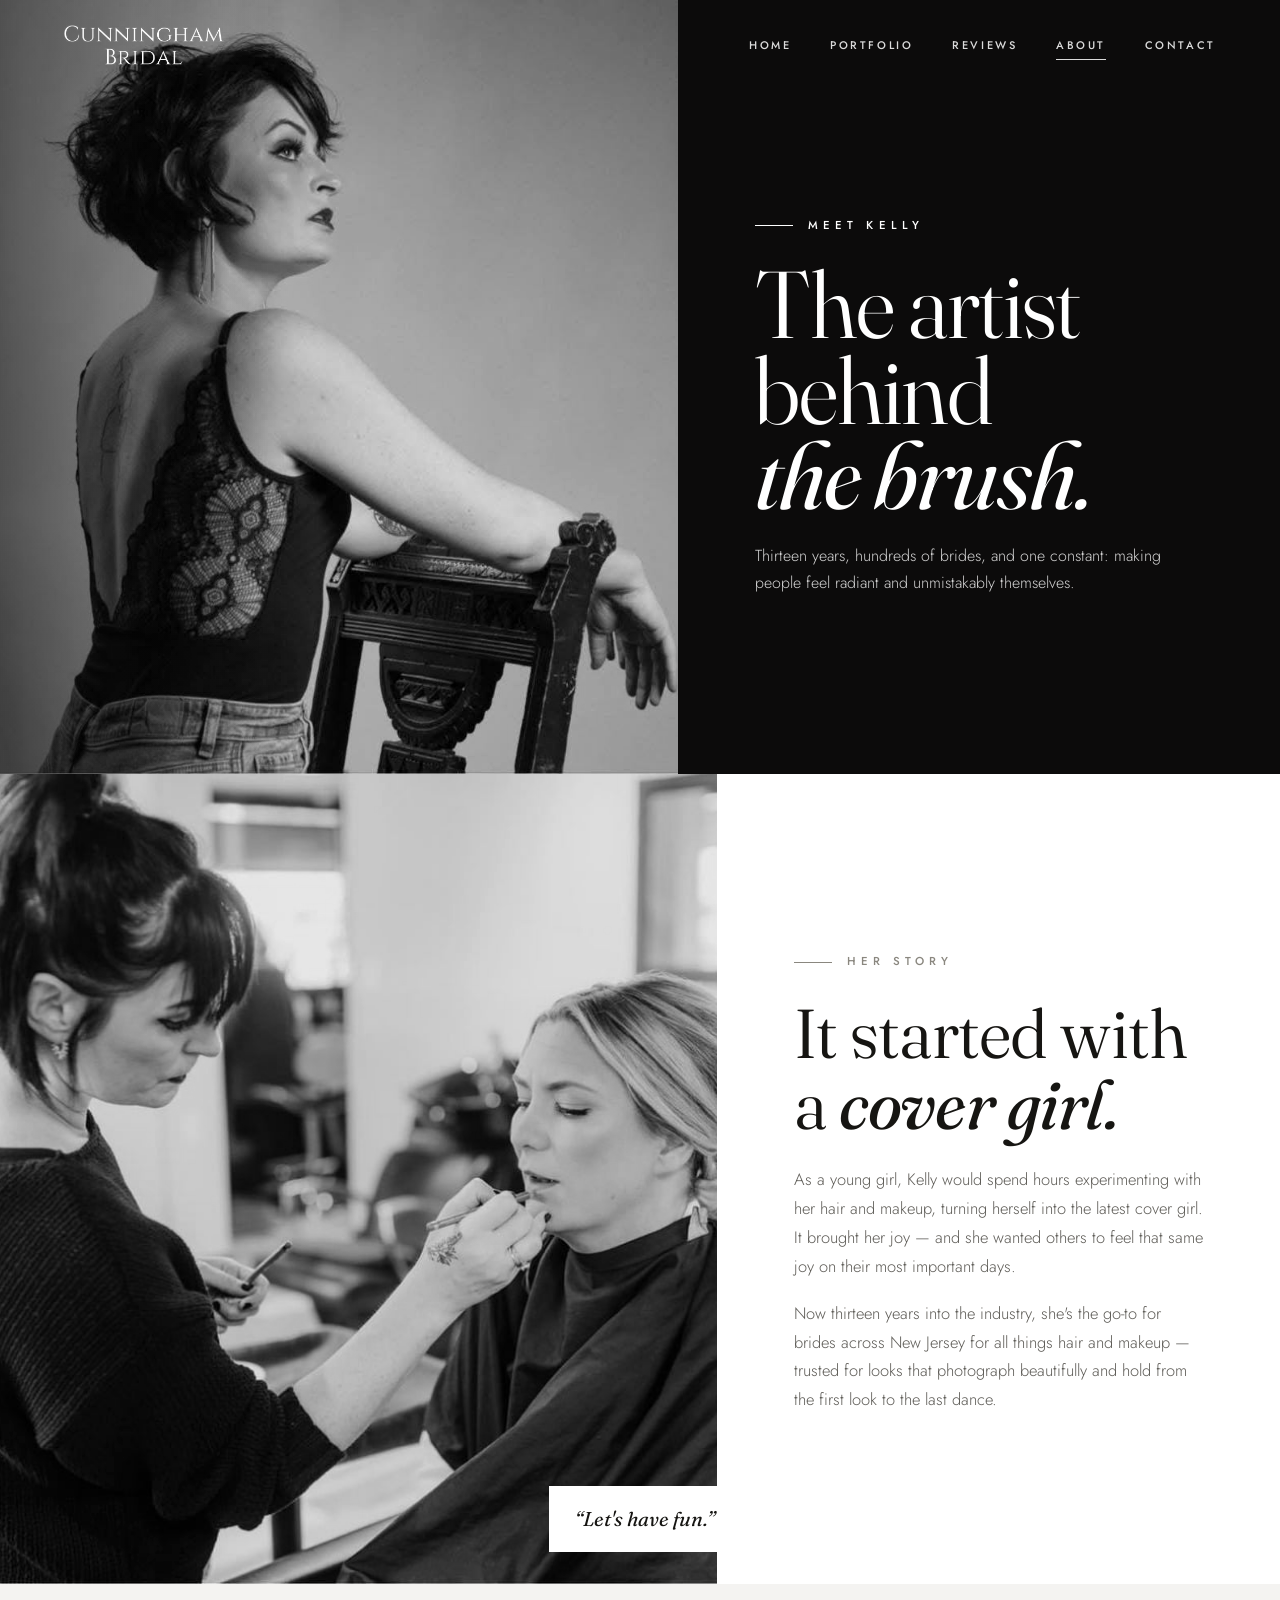
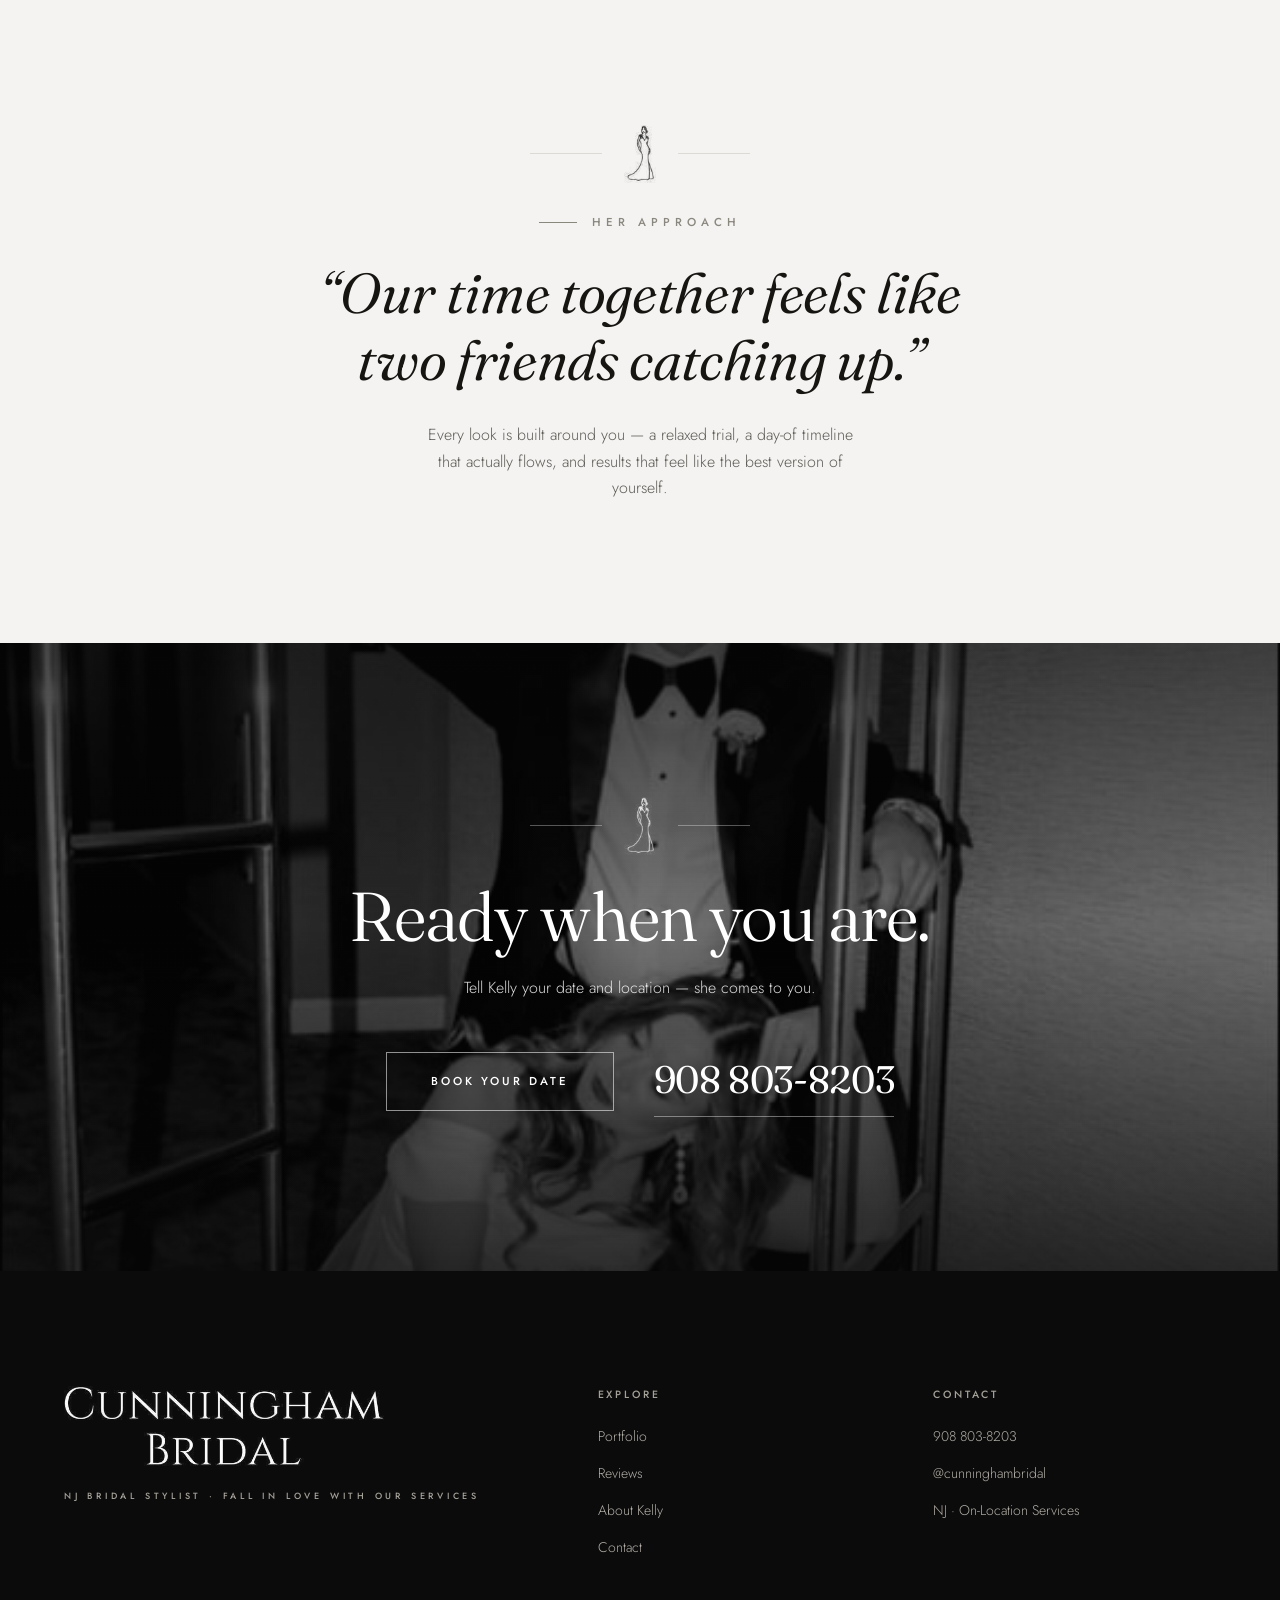
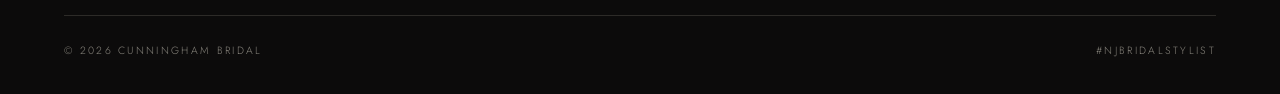
==== commit 26941211: "SEO: structured data, OpenGraph/Twitter cards, canonicals, sitemap - LocalBusiness (BeautySalon/Hair" ====
--- a/about.html
+++ b/about.html
@@ -1,4 +1,4 @@
-<!DOCTYPE html><html lang="en"><head><meta charset="utf-8"><meta name="viewport" content="width=device-width,initial-scale=1"><title>About Kelly — Cunningham Bridal</title><meta name="description" content="Meet Kelly Cunningham — thirteen years of bridal hair and makeup, on-location across New Jersey."><link rel="icon" type="image/svg+xml" href="assets/favicon.svg"><link rel="stylesheet" href="site.css"><script src="site.js" defer></script></head><body>
+<!DOCTYPE html><html lang="en"><head><meta charset="utf-8"><meta name="viewport" content="width=device-width,initial-scale=1"><title>About Kelly Cunningham — NJ Bridal Hair & Makeup Artist</title><meta name="description" content="Meet Kelly Cunningham — thirteen years of on-location bridal hair and makeup across New Jersey, known for looks that feel effortless and photograph beautifully."><link rel="canonical" href="https://acunningham-ship-it.github.io/cunningham-bridal/about.html"><meta property="og:type" content="website"><meta property="og:site_name" content="Cunningham Bridal"><meta property="og:locale" content="en_US"><meta property="og:title" content="About Kelly Cunningham — NJ Bridal Hair &amp; Makeup Artist"><meta property="og:description" content="Meet Kelly Cunningham — thirteen years of on-location bridal hair and makeup across New Jersey, known for looks that feel effortless and photograph beautifully."><meta property="og:url" content="https://acunningham-ship-it.github.io/cunningham-bridal/about.html"><meta property="og:image" content="https://acunningham-ship-it.github.io/cunningham-bridal/assets/kelly-portrait.jpg"><meta property="og:image:alt" content="Kelly Cunningham, NJ bridal hair and makeup artist"><meta name="twitter:card" content="summary_large_image"><meta name="twitter:title" content="About Kelly Cunningham — NJ Bridal Hair &amp; Makeup Artist"><meta name="twitter:description" content="Meet Kelly Cunningham — thirteen years of on-location bridal hair and makeup across New Jersey, known for looks that feel effortless and photograph beautifully."><meta name="twitter:image" content="https://acunningham-ship-it.github.io/cunningham-bridal/assets/kelly-portrait.jpg"><meta name="robots" content="index, follow, max-image-preview:large"><meta name="author" content="Kelly Cunningham"><meta name="geo.region" content="US-NJ"><meta name="geo.placename" content="New Jersey"><meta name="ICBM" content="40.1991076, -74.2858554"><meta name="theme-color" content="#0c0b0b"><link rel="icon" type="image/svg+xml" href="assets/favicon.svg"><link rel="stylesheet" href="site.css"><script src="site.js" defer></script></head><body>
 
 <header class="top"><div class="wrap">
 <a class="brand" href="index.html"><img src="assets/logo-word-white.png" alt="Cunningham Bridal"></a>
--- a/site.css
+++ b/site.css
@@ -133,7 +133,7 @@
 .subhero.flip{grid-template-columns:.94fr 1.06fr}
 .subhero .sh-media{position:relative;overflow:hidden}
 .subhero.flip .sh-media{order:2}
-.subhero .sh-media img{width:100%;height:100%;object-fit:cover;animation:heroZoom 16s ease-out forwards}
+.subhero .sh-media img{width:100%;height:100%;object-fit:cover;object-position:50% 26%;animation:heroZoom 16s ease-out forwards}
 .subhero .sh-media::after{content:"";position:absolute;inset:0;background:linear-gradient(90deg,rgba(6,6,6,.55),transparent 42%)}
 .subhero.flip .sh-media::after{background:linear-gradient(270deg,rgba(6,6,6,.55),transparent 42%)}
 .subhero .sh-panel{display:flex;flex-direction:column;justify-content:center;padding:clamp(80px,9vw,120px) clamp(40px,6vw,92px) clamp(48px,6vw,80px)}
@@ -175,7 +175,7 @@
 .spread.dark{background:var(--black);color:var(--white)}
 .spread.bone{background:var(--paper)}
 .spread .media{position:relative;overflow:hidden;min-height:56vw}
-.spread .media img{width:100%;height:100%;object-fit:cover}
+.spread .media img{width:100%;height:100%;object-fit:cover;object-position:50% 28%}
 .spread .panel{display:flex;flex-direction:column;justify-content:center;padding:clamp(48px,7vw,110px) clamp(40px,6vw,96px)}
 .spread .panel-inner{max-width:520px}
 .spread.flip .media{order:2}
@@ -192,7 +192,7 @@
 /* ---------- FEATURE (full-bleed image + overlaid editorial copy) ---------- */
 .feature{position:relative;min-height:min(96vh,900px);display:flex;align-items:flex-end;overflow:hidden;background:var(--black);color:var(--white)}
 .feature-media{position:absolute;inset:0;z-index:0}
-.feature-media img{width:100%;height:100%;object-fit:cover;object-position:58% 42%}
+.feature-media img{width:100%;height:100%;object-fit:cover;object-position:52% 26%}
 .feature::before{content:"";position:absolute;inset:0;z-index:1;background:
   linear-gradient(90deg,rgba(6,6,6,.9) 0%,rgba(6,6,6,.5) 40%,rgba(6,6,6,.1) 80%),
   linear-gradient(0deg,rgba(6,6,6,.72),transparent 46%)}
@@ -221,7 +221,7 @@
 .filmstrip::-webkit-scrollbar{display:none}
 .filmstrip.drag{cursor:grabbing;scroll-snap-type:none}
 .frame{flex:0 0 auto;position:relative;overflow:hidden;scroll-snap-align:center;background:var(--black-2)}
-.frame img{width:100%;height:100%;object-fit:cover;pointer-events:none}
+.frame img{width:100%;height:100%;object-fit:cover;object-position:50% 26%;pointer-events:none}
 .frame.tall{width:clamp(280px,34vw,460px);height:clamp(420px,52vw,660px)}
 .frame.mid{width:clamp(300px,40vw,540px);height:clamp(360px,44vw,560px);align-self:center}
 .frame.wide{width:clamp(340px,46vw,620px);height:clamp(340px,42vw,520px);align-self:flex-end}
@@ -234,7 +234,7 @@
 /* ---------- gallery (portfolio) + lightbox ---------- */
 .gallery{display:grid;grid-template-columns:repeat(12,1fr);gap:clamp(12px,1.4vw,22px);grid-auto-flow:dense}
 .gcell{overflow:hidden;position:relative;cursor:pointer;background:var(--black-2)}
-.gcell img{width:100%;height:100%;object-fit:cover}
+.gcell img{width:100%;height:100%;object-fit:cover;object-position:50% 28%}
 .gcell::after{content:"View";position:absolute;inset:0;display:grid;place-items:center;color:var(--white);
   font-size:10.5px;letter-spacing:.26em;text-transform:uppercase;background:rgba(6,6,6,.32);opacity:0;transition:opacity .4s}
 .gcell:hover::after{opacity:1}
@@ -264,7 +264,7 @@
 /* ---------- CTA (full-bleed) ---------- */
 .cta{position:relative;overflow:hidden;color:var(--white);text-align:center;background:var(--black)}
 .cta .bgimg{position:absolute;inset:0;z-index:0}
-.cta .bgimg img{width:100%;height:100%;object-fit:cover;object-position:50% 38%;animation:heroZoom 22s ease-out forwards}
+.cta .bgimg img{width:100%;height:100%;object-fit:cover;object-position:50% 30%;animation:heroZoom 22s ease-out forwards}
 .cta::before{content:"";position:absolute;inset:0;z-index:1;background:linear-gradient(0deg,rgba(6,6,6,.84),rgba(6,6,6,.52) 55%,rgba(6,6,6,.74))}
 .cta .wrap{position:relative;z-index:2;padding:clamp(90px,12vw,160px) var(--pad)}
 .cta .h2,.cta .serif-quote{color:var(--white)}
